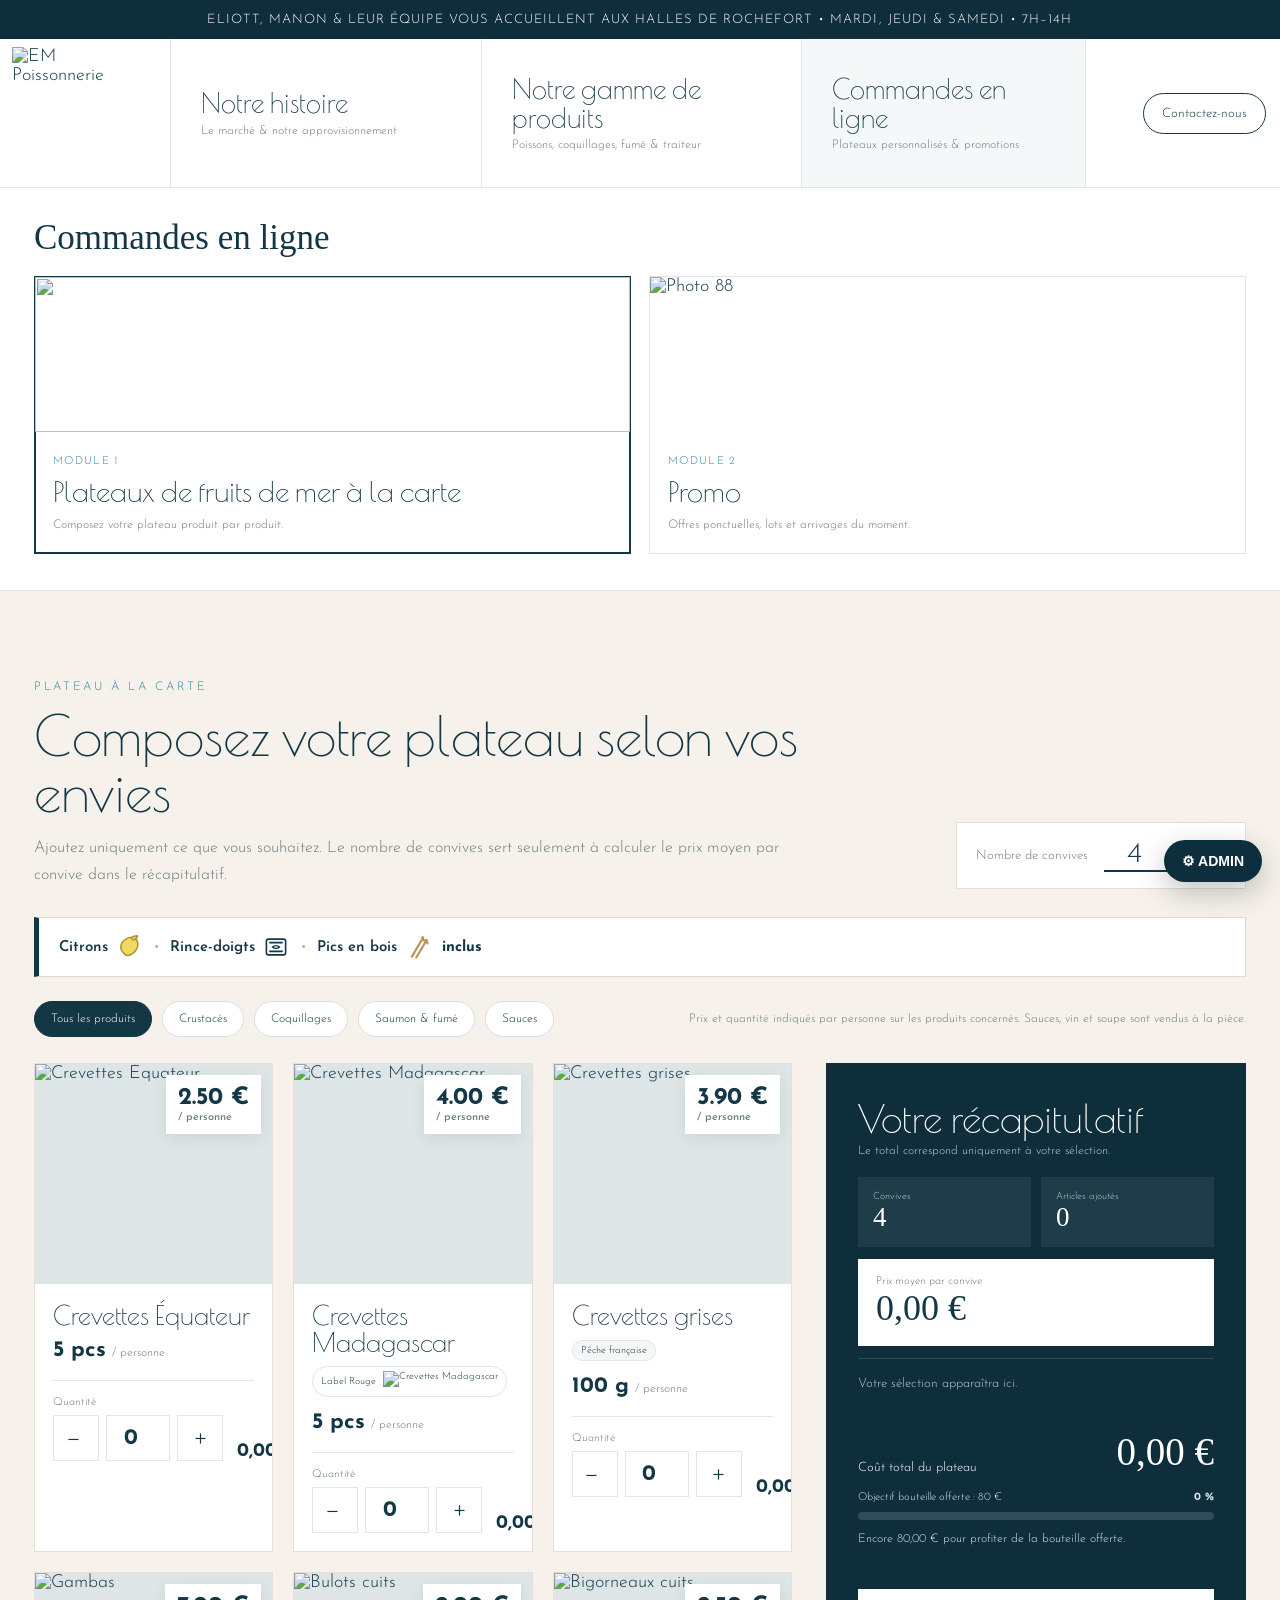
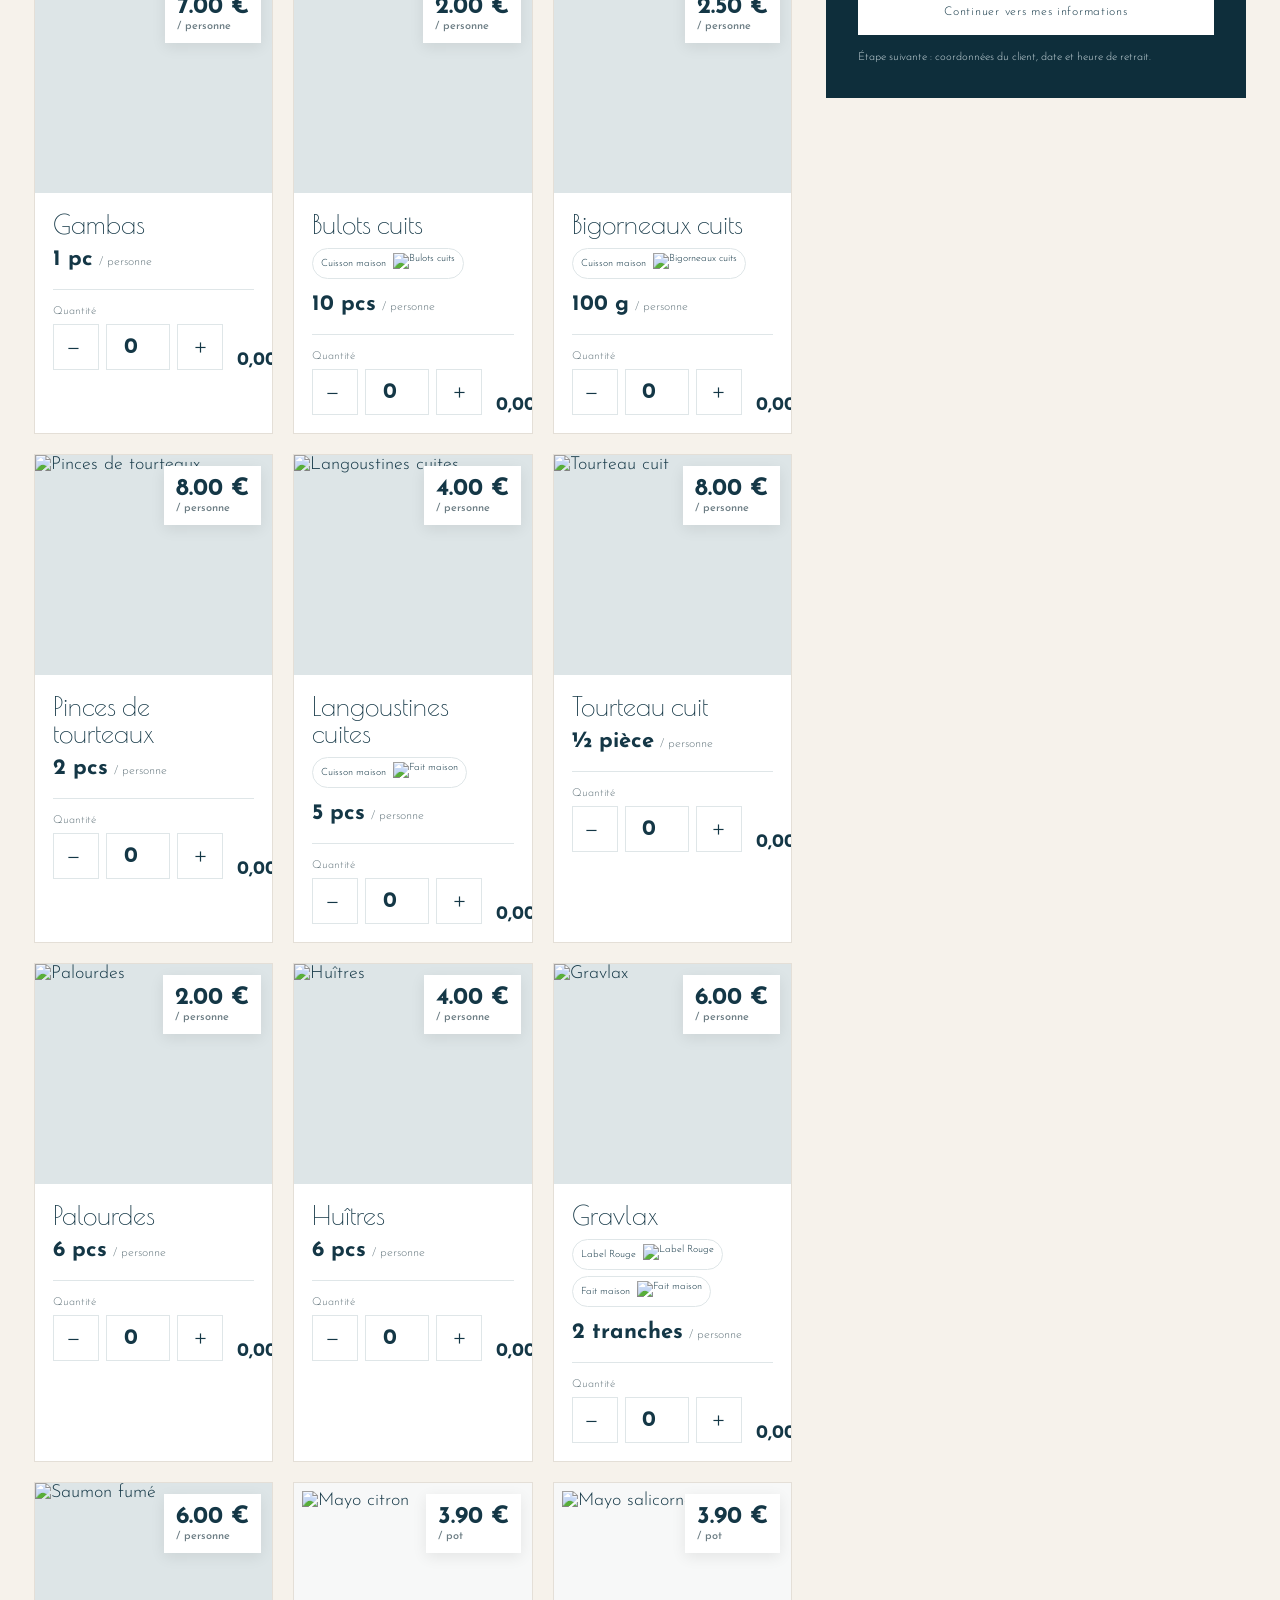
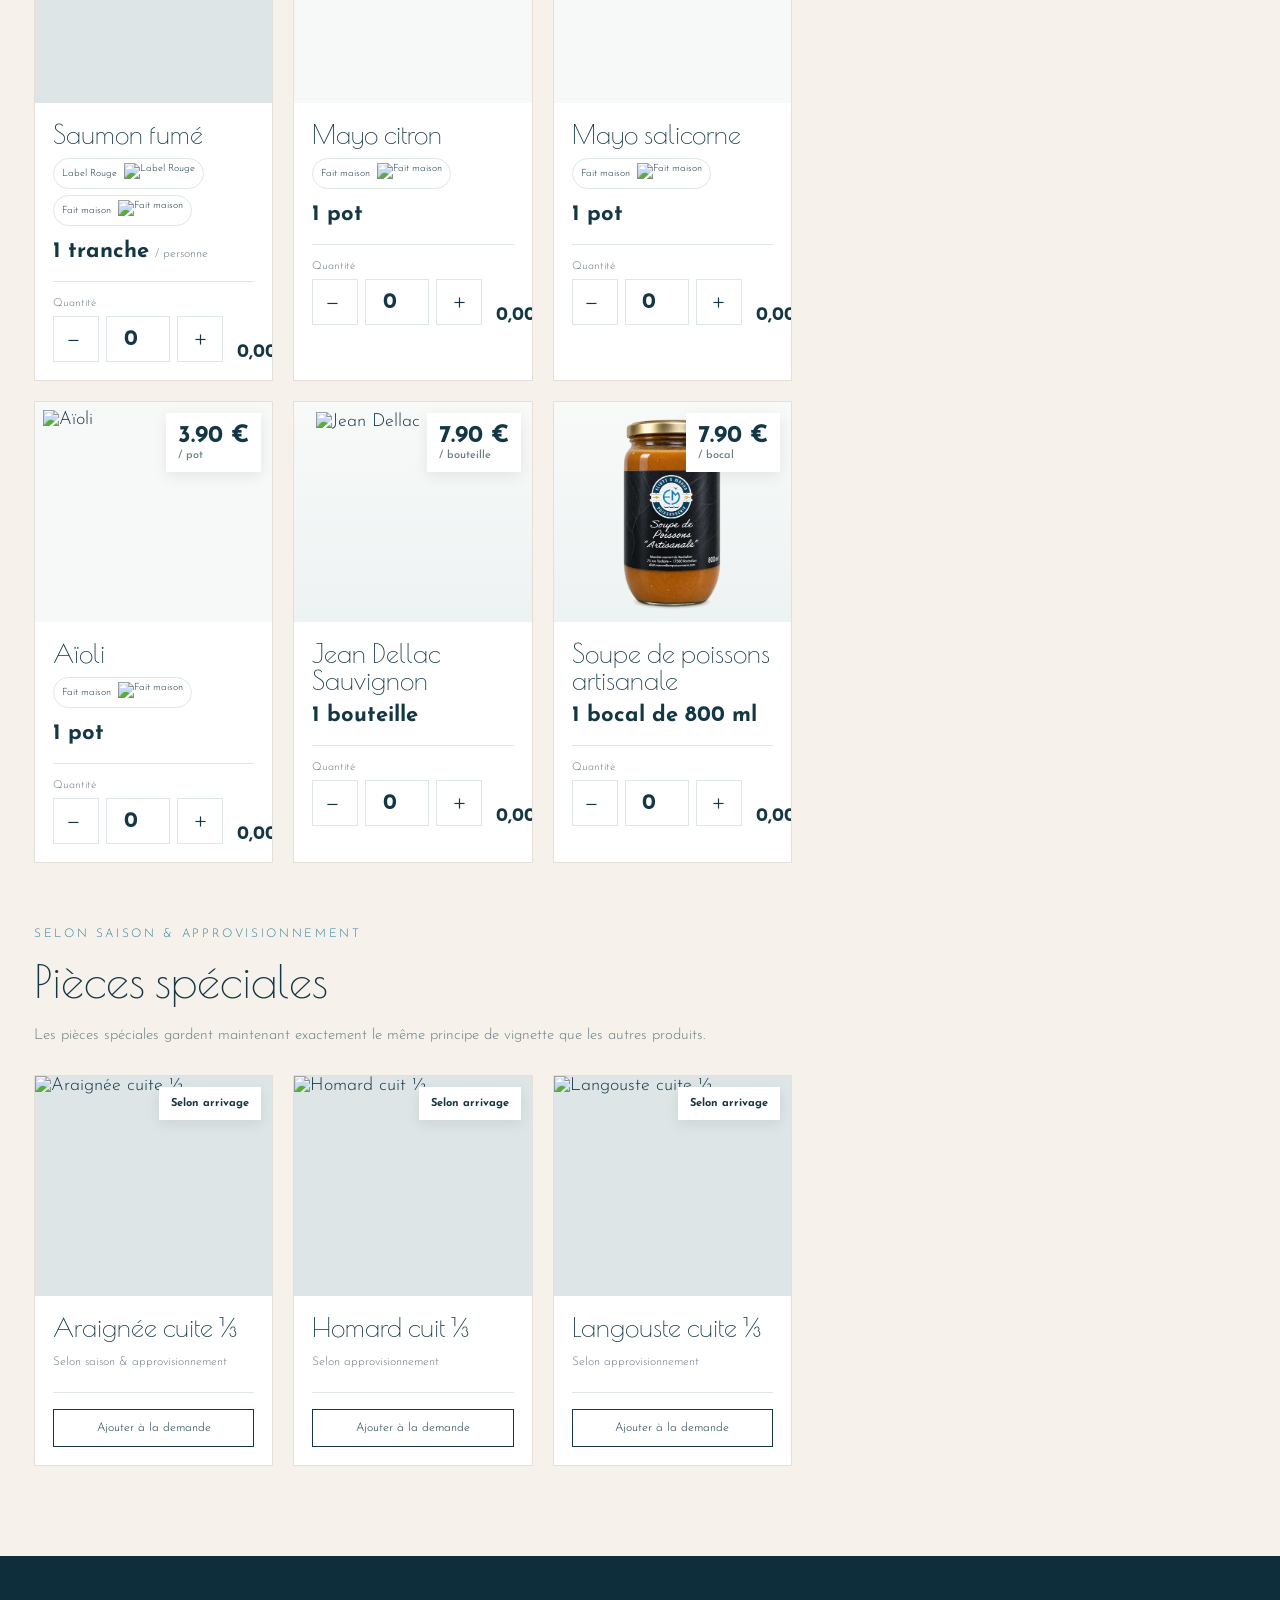
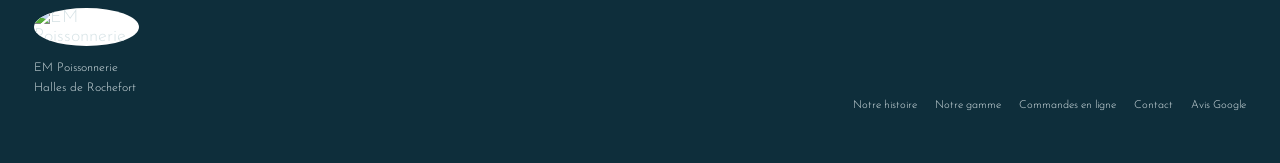
==== site/commandes/index.html @ 49071301 "Keep promotions module visible even without active offers" ====
<!DOCTYPE html>

<html lang="fr">
<head>
<meta charset="utf-8"/><meta content="width=device-width,initial-scale=1" name="viewport"/>
<title>EM Poissonnerie — Commande | Étape 1</title><link href="https://fonts.googleapis.com" rel="preconnect"/><link crossorigin="" href="https://fonts.gstatic.com" rel="preconnect"/><link href="https://fonts.googleapis.com/css2?family=Josefin+Sans:wght@300;400;500;600&amp;family=Poiret+One&amp;display=swap" rel="stylesheet"/>
<style>
:root{--ink:#143746;--ink2:#0e2e3b;--blue:#2f819d;--cream:#f6f2eb;--line:#dfe6e8;--muted:#6a7b82;--white:#fff;--max:1450px}
*{box-sizing:border-box} html{scroll-behavior:smooth}
body{margin:0;font-family:"Segoe UI",Arial,sans-serif;color:var(--ink);font-size:18px;background:#fff;position:relative}
body:before{content:"EM";position:fixed;left:50%;bottom:4%;transform:translateX(-50%);font-family:Baskerville,Georgia,serif;font-size:min(48vw,600px);color:rgba(20,55,70,.03);z-index:0;pointer-events:none}
a{color:inherit;text-decoration:none} img{display:block;max-width:100%} button,input{font:inherit}
.topbar,header,.site-hero,.module-menu,.panel,footer{position:relative;z-index:1}
.topbar{background:var(--ink2);color:#fff;text-align:center;padding:13px 18px;font-size:13px;letter-spacing:.08em}
header{background:rgba(255,255,255,.98);border-bottom:1px solid var(--line);position:sticky;top:0;z-index:50}
.header-inner{max-width:var(--max);margin:auto;display:grid;grid-template-columns:170px 1fr 195px;min-height:138px}
.logo{display:flex;align-items:center;padding:8px 12px}.logo img{width:132px;height:132px;object-fit:contain}
nav{display:grid;grid-template-columns:1.02fr 1.05fr .93fr}
.nav-item{border-left:1px solid var(--line);padding:22px 30px;display:flex;flex-direction:column;justify-content:center}
.nav-item.active{background:#f4f8f9}.nav-title{font-family:Baskerville,Georgia,serif;font-size:27px;line-height:1.04}.nav-sub{font-size:12px;color:var(--muted);margin-top:7px}
.contact{display:flex;align-items:center;justify-content:flex-end;padding:0 14px 0 20px;border-left:1px solid var(--line)}.contact a{border:1px solid var(--ink);padding:13px 18px;border-radius:999px;font-size:13px}

.site-hero{height:560px;overflow:hidden}.site-hero img{width:100%;height:100%;object-fit:cover}.site-hero:after{content:"";position:absolute;inset:0;background:linear-gradient(90deg,rgba(9,39,52,.82),rgba(9,39,52,.20) 63%,rgba(9,39,52,.02))}
.site-copy{position:absolute;z-index:2;left:max(34px,calc((100vw - 1450px)/2 + 34px));top:50%;transform:translateY(-50%);max-width:690px;color:#fff}
.kicker,.eyebrow{font-size:12px;letter-spacing:.22em;text-transform:uppercase}.kicker{margin-bottom:18px}.eyebrow{color:var(--blue);margin-bottom:14px}
h1,h2,h3{font-family:Baskerville,"Palatino Linotype",Georgia,serif;font-weight:400}
.site-copy h1{font-size:72px;line-height:.96;margin:0}.site-copy p{font-size:19px;line-height:1.72;color:#edf4f5;max-width:610px}

.module-menu{background:#fff;border-bottom:1px solid var(--line)}.module-inner{max-width:var(--max);margin:auto;padding:30px 34px 36px}
.module-title{font-family:Baskerville,Georgia,serif;font-size:35px;margin-bottom:18px}.module-grid{display:grid;grid-template-columns:repeat(2,1fr);gap:18px}
.module-card{border:1px solid var(--line);background:#fff;cursor:pointer;overflow:hidden;transition:.2s}.module-card:hover{transform:translateY(-2px);box-shadow:0 12px 28px rgba(20,55,70,.08)}.module-card.active{border-color:var(--ink);box-shadow:inset 0 0 0 1px var(--ink)}
.module-card img{width:100%;height:155px;object-fit:cover}.module-copy{padding:18px}.module-copy span{font-size:11px;color:var(--blue);letter-spacing:.12em;text-transform:uppercase}.module-copy h3{font-size:29px;margin:5px 0 8px}.module-copy p{font-size:12px;color:var(--muted);line-height:1.55;margin:0}

.panel{display:none}.panel.active{display:block}.section{padding:90px 34px}.wrap{max-width:var(--max);margin:auto}
.plateau-banner{height:555px;position:relative;overflow:hidden;background:#dce4e6}.plateau-banner img{width:100%;height:100%;object-fit:cover;object-position:center center}.plateau-banner:after{content:"";position:absolute;inset:0;background:linear-gradient(90deg,rgba(8,35,47,.72),rgba(8,35,47,.08) 70%)}
.plateau-banner-copy{position:absolute;z-index:2;left:max(34px,calc((100vw - 1450px)/2 + 34px));top:50%;transform:translateY(-50%);color:#fff;max-width:640px}.plateau-banner-copy h2{font-size:58px;margin:0 0 10px}.plateau-banner-copy p{font-size:16px;line-height:1.6}
.builder{background:var(--cream)}.builder-top{display:grid;grid-template-columns:1fr auto;gap:36px;align-items:end;margin-bottom:28px}.builder-top h2{font-size:55px;line-height:1.02;margin:0}.builder-top p{color:var(--muted);line-height:1.7;max-width:760px;margin:16px 0 0;font-size:16px}
.guest-box{background:#fff;border:1px solid #e6dfd4;padding:16px 19px;display:flex;align-items:center;gap:16px;min-width:290px}.guest-box span{font-size:13px;color:var(--muted)}.guest-box input{width:76px;border:0;border-bottom:2px solid var(--ink);font-size:29px;text-align:center;color:var(--ink);background:transparent}
.info-alert{background:#fff;border:1px solid #e2dad0;border-left:5px solid var(--ink);padding:17px 20px;font-size:15px;line-height:1.55;margin-bottom:24px}

.toolbar{display:flex;justify-content:space-between;gap:22px;align-items:center;margin-bottom:26px;flex-wrap:wrap}.filters{display:flex;gap:10px;flex-wrap:wrap}
.filter{border:1px solid #d8dfdf;background:#fff;padding:11px 16px;font-size:12px;cursor:pointer;border-radius:999px;color:var(--ink)}.filter.active{background:var(--ink);color:#fff;border-color:var(--ink)}.toolbar-note{font-size:12px;color:var(--muted)}

.shop-layout{display:grid;grid-template-columns:minmax(0,1fr) 420px;gap:34px;align-items:start}.products-grid{display:grid;grid-template-columns:repeat(3,minmax(0,1fr));gap:20px}
.product-card{background:#fff;border:1px solid #e4dfd7;overflow:hidden;transition:.22s}.product-card:hover{transform:translateY(-2px);box-shadow:0 14px 30px rgba(20,55,70,.09)}.product-card.hidden{display:none}
.photo-wrap{height:220px;position:relative;overflow:hidden;background:#dde5e7}.photo-wrap img{width:100%;height:100%;object-fit:cover;background:transparent}.photo-wrap.sauce-photo{background:#f7f8f8}.photo-wrap.sauce-photo img{object-fit:contain;padding:8px;background:transparent}
.price-chip,.availability-chip{position:absolute;right:11px;top:11px;background:#fff;padding:11px 12px;font-weight:700;box-shadow:0 4px 14px rgba(0,0,0,.08)}
.price-chip{font-size:24px}.price-chip small{font-size:11px;font-weight:500;display:block;color:var(--muted);margin-top:2px}.availability-chip{font-size:11px;color:var(--ink)}
.card-body{padding:18px}.title-wrap h3{font-size:26px;margin:0 0 10px;line-height:1.04}
.tag{display:inline-flex;align-items:center;gap:7px;border:1px solid var(--line);padding:4px 8px;margin:0 6px 6px 0;border-radius:999px;font-size:10px;background:#fff}.tag img{height:21px;width:auto;object-fit:contain;background:transparent}.text-only{background:#f5f7f7}
.portion{margin-top:8px;font-size:18px}.portion strong{font-size:22px}.portion span{font-size:12px;color:var(--muted)}
.card-actions{display:flex;justify-content:space-between;gap:14px;align-items:end;margin-top:18px;padding-top:16px;border-top:1px solid var(--line)}.qty-label{display:block;font-size:11px;color:var(--muted);margin-bottom:7px}
.qty{display:flex;align-items:center;gap:7px}.qty button{width:46px;height:46px;border:1px solid var(--line);background:#fff;font-size:28px;color:var(--ink);cursor:pointer}.qty input{width:64px;height:46px;border:1px solid var(--line);text-align:center;font-size:22px;font-weight:700;color:var(--ink)}.line-total{font-size:19px;white-space:nowrap}
.special-action{margin-top:22px;padding-top:16px;border-top:1px solid var(--line)}.ask-btn{width:100%;border:1px solid var(--ink);background:#fff;padding:12px;color:var(--ink);font-size:12px;cursor:pointer}

.cart{position:sticky;top:153px;background:var(--ink2);color:#fff;padding:32px}.cart h3{font-size:39px;margin:0 0 4px}.cart-sub{font-size:12px;color:#bfd0d6;margin-bottom:20px}
.cart-meta{display:grid;grid-template-columns:1fr 1fr;gap:10px;margin-bottom:12px}.meta{background:rgba(255,255,255,.07);padding:14px 15px}.meta span{display:block;font-size:10px;color:#b9cbd1}.meta strong{font-family:Baskerville,Georgia,serif;font-size:27px;font-weight:400}
.per-person-total{margin:12px 0;background:#fff;color:var(--ink);padding:17px 18px}.per-person-total span{font-size:11px;color:var(--muted);display:block}.per-person-total strong{font-family:Baskerville,Georgia,serif;font-size:36px;font-weight:400}
.cart-items{border-top:1px solid rgba(255,255,255,.14);max-height:290px;overflow:auto}.cart-empty{font-size:13px;color:#bdccd1;padding:18px 0}.cart-item{display:flex;justify-content:space-between;gap:12px;padding:12px 0;border-bottom:1px solid rgba(255,255,255,.1);font-size:13px}.cart-item small{color:#b8c9cf;display:block;margin-top:3px}
.total-row{display:flex;justify-content:space-between;align-items:end;padding-top:21px}.total-row span{font-size:13px}.total-row strong{font-family:Baskerville,Georgia,serif;font-size:39px;font-weight:400}
.progress-wrap{margin:18px 0 8px}.progress-label{display:flex;justify-content:space-between;gap:10px;font-size:11px;color:#d7e3e6}.progress{height:8px;background:rgba(255,255,255,.14);margin-top:9px;overflow:hidden;border-radius:999px}.progress>div{height:100%;width:0;background:#fff;transition:.25s}
.gift{font-size:12px;color:#d8e5e8;line-height:1.55;margin:10px 0 20px}.continue{width:100%;border:0;background:#fff;color:var(--ink);padding:17px;font-size:12px;letter-spacing:.06em;cursor:pointer}.included{font-size:11px;color:#c5d4d9;margin-top:14px;line-height:1.6}

.special-section{margin-top:65px}.special-section h2{font-size:46px;margin:0 0 8px}.special-section>p{color:var(--muted);font-size:15px;line-height:1.7;max-width:720px}.special-grid{display:grid;grid-template-columns:repeat(3,minmax(0,1fr));gap:20px;margin-top:26px}

.simple-panel{background:#fff}.simple-grid{display:grid;grid-template-columns:1.05fr .95fr;gap:52px;align-items:center}.simple-grid img{width:100%;height:520px;object-fit:cover}.simple-grid h2{font-size:55px;margin:0}.simple-grid p{color:var(--muted);line-height:1.8;font-size:16px}.placeholder-box{margin-top:24px;padding:22px;border:1px dashed #bcc8cb;background:#fafcfc;font-size:14px;line-height:1.65}.catalog-tags{display:flex;flex-wrap:wrap;gap:10px;margin-top:20px}.catalog-tags span{padding:10px 13px;border:1px solid var(--line);font-size:12px;background:#fff}

.promo-live-wrap{max-width:var(--max);margin:auto}.promo-live-head{margin-bottom:30px;text-align:center}.promo-live-head h2{font-size:58px;margin:0 0 8px}.promo-live-head p{color:var(--muted);margin:0}
.promo-live-grid{display:grid;grid-template-columns:repeat(2,minmax(0,1fr));gap:28px}.promo-live-grid.one{grid-template-columns:minmax(0,760px);justify-content:center}
.promo-live-card{position:relative;background:#fff;border:2px solid #d8b14f;overflow:hidden;box-shadow:0 18px 44px rgba(20,55,70,.12)}
.promo-live-card:before{content:"PROMO";position:absolute;z-index:3;left:18px;top:18px;background:#c7352d;color:#fff;padding:10px 14px;font-size:13px;font-weight:600;letter-spacing:.15em;box-shadow:0 6px 18px rgba(0,0,0,.18)}
.promo-live-card:after{content:"";position:absolute;inset:8px;pointer-events:none;border:1px solid rgba(216,177,79,.55)}
.promo-live-photo{height:390px;background:#edf2f3;position:relative}.promo-live-photo img{width:100%;height:100%;object-fit:cover}
.promo-live-body{position:relative;z-index:2;padding:30px 32px 34px;background:linear-gradient(180deg,#fff,#fffaf0)}
.promo-live-title{font-family:"Poiret One",sans-serif;font-size:42px;line-height:1.02;margin:0 0 12px}
.promo-live-price{font-size:52px;font-weight:700;line-height:1;color:#c7352d;margin:8px 0 13px}.promo-live-unit{font-size:18px;color:var(--ink);font-weight:500;margin-left:8px}
.promo-live-origin{font-size:14px;color:var(--muted);margin-bottom:8px}
.promo-live-dates{display:inline-flex;align-items:center;gap:8px;margin:0 0 20px;padding:8px 11px;background:#fff4d9;border:1px solid #ead49a;color:#7c6429;font-size:12px;font-weight:500}
.promo-order-row{display:flex;align-items:end;justify-content:space-between;gap:18px;padding-top:20px;border-top:1px solid #eadfca}
.promo-qty-wrap label{display:block;font-size:11px;color:var(--muted);margin-bottom:7px}.promo-qty{display:flex;align-items:center;gap:8px}.promo-qty button{width:42px;height:42px;border:1px solid #c9d2d5;background:#fff;color:var(--ink);font-size:24px;cursor:pointer}.promo-qty input{width:86px;height:42px;border:1px solid #c9d2d5;text-align:center;font-weight:600;color:var(--ink)}
.promo-buy{border:0;background:var(--ink);color:#fff;padding:14px 20px;font-size:13px;cursor:pointer;min-width:190px}.promo-buy:hover{background:var(--ink2)}
.promo-live-error{padding:24px;border:1px solid var(--line);background:#fff;color:var(--muted)}
@media(max-width:800px){.promo-live-grid{grid-template-columns:1fr}.promo-live-photo{height:300px}.promo-live-title{font-size:34px}.promo-live-price{font-size:42px}.promo-order-row{align-items:stretch;flex-direction:column}.promo-buy{width:100%}}

footer{background:var(--ink2);color:#d7e3e6;padding:52px 34px}.footer-inner{max-width:var(--max);margin:auto;display:flex;justify-content:space-between;align-items:end;gap:34px}footer img{width:105px;background:#fff;border-radius:50%}footer p{font-size:12px;line-height:1.7}.footer-links{display:flex;gap:18px;flex-wrap:wrap;font-size:11px;justify-content:flex-end}

@media(max-width:1180px){.products-grid,.special-grid{grid-template-columns:repeat(2,minmax(0,1fr))}.shop-layout{grid-template-columns:minmax(0,1fr) 360px}}
@media(max-width:960px){body{font-size:16px}.header-inner{grid-template-columns:125px 1fr}.contact{display:none}.logo img{width:105px;height:105px}.nav-title{font-size:21px}.nav-sub{display:none}.module-grid,.shop-layout,.simple-grid{grid-template-columns:1fr}.cart{position:relative;top:0}}
@media(max-width:650px){header{position:relative}.header-inner{display:block;min-height:auto}.logo{justify-content:center;border-bottom:1px solid var(--line)}nav{grid-template-columns:1fr}.nav-item{border-left:0;border-bottom:1px solid var(--line);padding:12px 20px}.site-hero{height:560px}.site-copy{left:22px;right:22px}.site-copy h1{font-size:48px}.module-inner,.section{padding-left:20px;padding-right:20px}.module-grid,.products-grid,.special-grid{grid-template-columns:1fr}.builder-top{grid-template-columns:1fr}.builder-top h2{font-size:42px}.plateau-banner{height:440px}.plateau-banner-copy{left:22px;right:22px}.plateau-banner-copy h2{font-size:42px}.photo-wrap{height:240px}.simple-grid img{height:380px}.footer-inner{display:block}.footer-links{justify-content:flex-start;margin-top:28px}}

.included-strip{
  background:#fff;border:1px solid #e2dad0;border-left:5px solid var(--ink);
  padding:15px 20px;margin-bottom:24px;display:flex;align-items:center;gap:10px;
  flex-wrap:wrap;font-size:15px;line-height:1.4
}
.included-item{display:inline-flex;align-items:center;gap:7px;font-weight:600}
.included-sep{color:#b9a36b}
.included-picto{width:28px;height:28px;display:inline-flex;align-items:center;justify-content:center}
.included-picto svg{width:100%;height:100%;fill:none;stroke:var(--ink);stroke-width:1.8;stroke-linecap:round;stroke-linejoin:round}
.lemon-picto svg{fill:#f2d85e;stroke:#a99737}
.wipe-picto svg{fill:#f5fbfc}
.picks-picto svg{stroke:#b99354;stroke-width:2.4}

.photo-wrap.wine-photo{background:linear-gradient(180deg,#f8faf9,#edf2f2)}
.photo-wrap.wine-photo img{object-fit:contain;padding:10px 22px}

.gift-reward{
  margin:12px 0 18px;min-height:0;display:grid;grid-template-columns:72px 1fr;
  align-items:center;gap:14px;padding:0;opacity:0;max-height:0;overflow:hidden;
  transform:translateY(8px) scale(.96);transition:opacity .28s ease,max-height .36s ease,padding .36s ease,transform .36s ease;
  border:1px solid transparent;border-radius:12px
}
/* Visual ordering preserves the editor's existing element identifiers and saved settings. */
.cart:has(> #giftReward.unlocked){display:flex;flex-direction:column}
.cart:has(> #giftReward.unlocked)>h3,.cart:has(> #giftReward.unlocked)>.cart-sub{order:-2}
.cart:has(> #giftReward.unlocked)>#giftReward{order:-1;margin-top:0}
.cart:has(> #giftReward.unlocked)>.per-person-total{margin-top:0}
.cart:has(> #giftReward.unlocked)>.gift{margin-top:2px}
.gift-reward.unlocked{
  opacity:1;max-height:150px;padding:12px 14px;transform:translateY(0) scale(1);
  border-color:rgba(255,255,255,.22);background:rgba(255,255,255,.08);
  animation:rewardGlow 1.25s ease both
}
.gift-bottle-wrap{height:105px;display:flex;align-items:center;justify-content:center;position:relative}
.gift-bottle{max-height:102px;width:auto;filter:drop-shadow(0 8px 12px rgba(0,0,0,.2))}
.gift-reward.unlocked .gift-bottle{animation:bottlePop .72s cubic-bezier(.18,.9,.28,1.25) both}
.gift-sparkle{position:absolute;color:#f3d891;font-size:18px;opacity:0}
.gift-reward.unlocked .sparkle-a{left:2px;top:8px;animation:sparkle 1.2s .25s ease both}
.gift-reward.unlocked .sparkle-b{right:0;top:25px;animation:sparkle 1.2s .45s ease both}
.gift-reward.unlocked .sparkle-c{left:8px;bottom:12px;animation:sparkle 1.2s .6s ease both}
.gift-reward strong{display:block;font-family:Baskerville,Georgia,serif;font-size:22px;font-weight:400;margin-bottom:3px}
.gift-reward span{font-size:11px;color:#d7e3e6;line-height:1.45}
@keyframes bottlePop{
  0%{opacity:0;transform:translateY(22px) scale(.62) rotate(-4deg)}
  65%{opacity:1;transform:translateY(-4px) scale(1.08) rotate(1deg)}
  100%{opacity:1;transform:translateY(0) scale(1) rotate(0)}
}
@keyframes sparkle{
  0%{opacity:0;transform:scale(.3) rotate(0)}
  45%{opacity:1;transform:scale(1.25) rotate(22deg)}
  100%{opacity:0;transform:scale(.8) rotate(45deg)}
}
@keyframes rewardGlow{
  0%{box-shadow:0 0 0 rgba(242,216,145,0)}
  45%{box-shadow:0 0 25px rgba(242,216,145,.28)}
  100%{box-shadow:0 0 0 rgba(242,216,145,0)}
}
@media(max-width:650px){
  .included-strip{gap:8px}
  .included-item{font-size:13px}
  .included-picto{width:24px;height:24px}
}


.zoomed-out-banner{height:520px;background:#132f3a;position:relative;isolation:isolate}
.zoomed-out-banner .banner-bg{
  position:absolute;inset:-24px;background-size:cover;background-position:center;
  filter:blur(16px) brightness(.58) saturate(.92);transform:scale(1.05);z-index:0
}
.zoomed-out-banner .banner-full{
  position:absolute;inset:0;width:100%;height:100%;object-fit:contain!important;
  object-position:center center!important;z-index:1;
  filter:drop-shadow(0 10px 24px rgba(0,0,0,.16))
}
.zoomed-out-banner:after{
  content:"";position:absolute;inset:0;z-index:2;
  background:linear-gradient(90deg,rgba(8,35,47,.79) 0%,rgba(8,35,47,.36) 30%,rgba(8,35,47,.05) 58%,rgba(8,35,47,.12) 100%)
}
.zoomed-out-banner .plateau-banner-copy{z-index:3}
@media(max-width:650px){
  .zoomed-out-banner{height:410px}
  .zoomed-out-banner .banner-full{object-fit:contain!important}
}


/* Duo typographique EM Poissonnerie */
body, p, span, a, button, input, select, textarea, label, .nav-sub, .kicker, .eyebrow {font-family:"Josefin Sans", sans-serif;font-weight:300;}
h1,h2,h3,h4,.nav-title,.fact strong,.maison-item strong {font-family:"Poiret One", sans-serif;font-weight:400;}
</style>
<link rel="stylesheet" href="../assets/admin/admin.css">
<link rel="stylesheet" href="../assets/mobile-order.css?v=20261124">
</head>
<body>
<div class="topbar">ELIOTT, MANON &amp; LEUR ÉQUIPE VOUS ACCUEILLENT AUX HALLES DE ROCHEFORT • MARDI, JEUDI &amp; SAMEDI • 7H–14H</div>
<header><div class="header-inner">
<a class="logo" href="/#accueil"><img alt="EM Poissonnerie" src="../assets/embedded/4fea9353698d0494.png"/></a>
<nav>
<a class="nav-item" href="/#histoire"><span class="nav-title">Notre histoire</span><span class="nav-sub">Le marché &amp; notre approvisionnement</span></a>
<a class="nav-item" href="/#gamme"><span class="nav-title">Notre gamme de produits</span><span class="nav-sub">Poissons, coquillages, fumé &amp; traiteur</span></a>
<a class="nav-item active" href="/commandes/index.html"><span class="nav-title">Commandes en ligne</span><span class="nav-sub">Plateaux personnalisés &amp; promotions</span></a>
</nav>
<div class="contact"><a href="/#contact">Contactez-nous</a></div>
</div></header>

<section class="module-menu">
<div class="module-inner">
<div class="module-title">Commandes en ligne</div>
<div class="module-grid">
<article class="module-card active" data-em-admin-id="commandes:article:module-card.active:0" data-module="plateaux"><img alt="" src="../assets/embedded/fa2c15024513bdbb.jpg"/><div class="module-copy"><span>Module 1</span><h3>Plateaux de fruits de mer à la carte</h3><p>Composez votre plateau produit par produit.</p></div></article>
<article class="module-card" data-em-admin-id="commandes:article:module-card:1" data-module="promo"><img alt="Photo 88" src="../assets/embedded/854de0917682e99a.jpg"/><div class="module-copy"><span>Module 2</span><h3>Promo</h3><p>Offres ponctuelles, lots et arrivages du moment.</p></div></article>

</div>
</div>
</section>
<section class="panel active" id="plateaux">
<div class="section builder">
<div class="wrap">
<div class="builder-top">
<div><div class="eyebrow">Plateau à la carte</div><h2>Composez votre plateau selon vos envies</h2><p>Ajoutez uniquement ce que vous souhaitez. Le nombre de convives sert seulement à calculer le prix moyen par convive dans le récapitulatif.</p></div>
<label class="guest-box"><span>Nombre de convives</span><input id="guests" max="30" min="1" type="number" value="4"/></label>
</div>
<div aria-label="Accessoires inclus avec le plateau" class="included-strip">
<span class="included-item">Citrons
    <span aria-hidden="true" class="included-picto lemon-picto">
<svg viewbox="0 0 32 32"><path d="M9.5 22.5C4.7 17.7 6.2 10.4 12.8 6.7c6.7-3.7 11.7-1.2 13 3.8 1.5 5.7-2.7 12.9-9.5 15-2.8.9-4.8-.1-6.8-3z"></path><path d="M18.6 6.3c1.8-2.6 4.4-3.4 7.4-2.8-1.2 2.8-3.1 4.3-6 4.5"></path></svg>
</span>
</span>
<span class="included-sep">•</span>
<span class="included-item">Rince-doigts
    <span aria-hidden="true" class="included-picto wipe-picto">
<svg viewbox="0 0 32 32"><rect height="18" rx="2.5" width="22" x="5" y="7"></rect><path d="M9 11h14M9 21h14"></path><path d="M12 16c2.2-2 5.8-2 8 0-2.2 2-5.8 2-8 0z"></path></svg>
</span>
</span>
<span class="included-sep">•</span>
<span class="included-item">Pics en bois
    <span aria-hidden="true" class="included-picto picks-picto">
<svg viewbox="0 0 32 32"><path d="M9 27L22 5M14 28L26 8"></path><path d="M21 5l2 4M25 8l2 4"></path></svg>
</span>
</span>
<strong>inclus</strong>
</div>
<div class="toolbar">
<div class="filters">
<button class="filter active" data-filter="all">Tous les produits</button>
<button class="filter" data-filter="crustaces">Crustacés</button>
<button class="filter" data-filter="coquillages">Coquillages</button>
<button class="filter" data-filter="fume">Saumon &amp; fumé</button>
<button class="filter" data-filter="sauces">Sauces</button>
</div>
<div class="toolbar-note">Prix et quantité indiqués par personne sur les produits concernés. Sauces, vin et soupe sont vendus à la pièce.</div>
</div>
<div class="shop-layout">
<div>
<div class="products-grid">
<article class="product-card" data-cat="crustaces" data-index="0">
<div class="photo-wrap">
<img alt="Crevettes Équateur" src="../assets/embedded/7c3a0d575f46e81a.jpg"/>
<div class="price-chip">2.50 € <small>/ personne</small></div>
</div>
<div class="card-body">
<div class="title-wrap"><h3>Crevettes Équateur</h3></div>
<div class="portion"><strong>5 pcs</strong> <span>/ personne</span></div>
<div class="card-actions">
<div><span class="qty-label">Quantité</span><div class="qty"><button class="minus">−</button><input min="0" type="number" value="0"/><button class="plus">+</button></div></div>
<strong class="line-total">0,00 €</strong>
</div>
</div>
</article>
<article class="product-card" data-cat="crustaces" data-index="1">
<div class="photo-wrap">
<img alt="Crevettes Madagascar" src="../assets/embedded/8e55a6e3b8284dfb.jpg"/>
<div class="price-chip">4.00 € <small>/ personne</small></div>
</div>
<div class="card-body">
<div class="title-wrap"><h3>Crevettes Madagascar</h3><span class="tag"><span>Label Rouge</span><img alt="Crevettes Madagascar" src="../assets/embedded/441494d2e3030e92.jpg"/></span></div>
<div class="portion"><strong>5 pcs</strong> <span>/ personne</span></div>
<div class="card-actions">
<div><span class="qty-label">Quantité</span><div class="qty"><button class="minus">−</button><input min="0" type="number" value="0"/><button class="plus">+</button></div></div>
<strong class="line-total">0,00 €</strong>
</div>
</div>
</article>
<article class="product-card" data-cat="crustaces" data-index="2">
<div class="photo-wrap">
<img alt="Crevettes grises" src="../assets/embedded/89d630e8c3fb37db.jpg"/>
<div class="price-chip">3.90 € <small>/ personne</small></div>
</div>
<div class="card-body">
<div class="title-wrap"><h3>Crevettes grises</h3><span class="tag text-only">Pêche française</span></div>
<div class="portion"><strong>100 g</strong> <span>/ personne</span></div>
<div class="card-actions">
<div><span class="qty-label">Quantité</span><div class="qty"><button class="minus">−</button><input min="0" type="number" value="0"/><button class="plus">+</button></div></div>
<strong class="line-total">0,00 €</strong>
</div>
</div>
</article>
<article class="product-card" data-cat="crustaces" data-index="3">
<div class="photo-wrap">
<img alt="Gambas" src="../assets/embedded/521a2ef6c7df4302.jpg"/>
<div class="price-chip">7.00 € <small>/ personne</small></div>
</div>
<div class="card-body">
<div class="title-wrap"><h3>Gambas</h3></div>
<div class="portion"><strong>1 pc</strong> <span>/ personne</span></div>
<div class="card-actions">
<div><span class="qty-label">Quantité</span><div class="qty"><button class="minus">−</button><input min="0" type="number" value="0"/><button class="plus">+</button></div></div>
<strong class="line-total">0,00 €</strong>
</div>
</div>
</article>
<article class="product-card" data-cat="coquillages" data-index="4">
<div class="photo-wrap">
<img alt="Bulots cuits" src="../assets/embedded/e08e9cac21d2c758.jpg"/>
<div class="price-chip">2.00 € <small>/ personne</small></div>
</div>
<div class="card-body">
<div class="title-wrap"><h3>Bulots cuits</h3><span class="tag"><span>Cuisson maison</span><img alt="Bulots cuits" src="../assets/embedded/c69fc3b6084655ce.jpg"/></span></div>
<div class="portion"><strong>10 pcs</strong> <span>/ personne</span></div>
<div class="card-actions">
<div><span class="qty-label">Quantité</span><div class="qty"><button class="minus">−</button><input min="0" type="number" value="0"/><button class="plus">+</button></div></div>
<strong class="line-total">0,00 €</strong>
</div>
</div>
</article>
<article class="product-card" data-cat="coquillages" data-index="5">
<div class="photo-wrap">
<img alt="Bigorneaux cuits" src="../assets/embedded/ad9e0d1b43087faf.jpg"/>
<div class="price-chip">2.50 € <small>/ personne</small></div>
</div>
<div class="card-body">
<div class="title-wrap"><h3>Bigorneaux cuits</h3><span class="tag"><span>Cuisson maison</span><img alt="Bigorneaux cuits" src="../assets/embedded/37a9ff9df63b05e0.jpg"/></span></div>
<div class="portion"><strong>100 g</strong> <span>/ personne</span></div>
<div class="card-actions">
<div><span class="qty-label">Quantité</span><div class="qty"><button class="minus">−</button><input min="0" type="number" value="0"/><button class="plus">+</button></div></div>
<strong class="line-total">0,00 €</strong>
</div>
</div>
</article>
<article class="product-card" data-cat="crustaces" data-index="6">
<div class="photo-wrap">
<img alt="Pinces de tourteaux" src="../assets/embedded/bac4cb4a5abb800d.jpg"/>
<div class="price-chip">8.00 € <small>/ personne</small></div>
</div>
<div class="card-body">
<div class="title-wrap"><h3>Pinces de tourteaux</h3></div>
<div class="portion"><strong>2 pcs</strong> <span>/ personne</span></div>
<div class="card-actions">
<div><span class="qty-label">Quantité</span><div class="qty"><button class="minus">−</button><input min="0" type="number" value="0"/><button class="plus">+</button></div></div>
<strong class="line-total">0,00 €</strong>
</div>
</div>
</article>
<article class="product-card" data-cat="crustaces" data-index="7">
<div class="photo-wrap">
<img alt="Langoustines cuites" src="../assets/embedded/8b1385dc83cfde13.jpg"/>
<div class="price-chip">4.00 € <small>/ personne</small></div>
</div>
<div class="card-body">
<div class="title-wrap"><h3>Langoustines cuites</h3><span class="tag"><span>Cuisson maison</span><img alt="Fait maison" src="../assets/embedded/3af37171d5de6867.png"/></span></div>
<div class="portion"><strong>5 pcs</strong> <span>/ personne</span></div>
<div class="card-actions">
<div><span class="qty-label">Quantité</span><div class="qty"><button class="minus">−</button><input min="0" type="number" value="0"/><button class="plus">+</button></div></div>
<strong class="line-total">0,00 €</strong>
</div>
</div>
</article>
<article class="product-card" data-cat="crustaces" data-index="8">
<div class="photo-wrap">
<img alt="Tourteau cuit" src="../assets/embedded/b6f2624091b7182c.jpg"/>
<div class="price-chip">8.00 € <small>/ personne</small></div>
</div>
<div class="card-body">
<div class="title-wrap"><h3>Tourteau cuit</h3></div>
<div class="portion"><strong>½ pièce</strong> <span>/ personne</span></div>
<div class="card-actions">
<div><span class="qty-label">Quantité</span><div class="qty"><button class="minus">−</button><input min="0" type="number" value="0"/><button class="plus">+</button></div></div>
<strong class="line-total">0,00 €</strong>
</div>
</div>
</article>
<article class="product-card" data-cat="coquillages" data-index="9">
<div class="photo-wrap">
<img alt="Palourdes" src="../assets/embedded/1b1f9abd8801555a.jpg"/>
<div class="price-chip">2.00 € <small>/ personne</small></div>
</div>
<div class="card-body">
<div class="title-wrap"><h3>Palourdes</h3></div>
<div class="portion"><strong>6 pcs</strong> <span>/ personne</span></div>
<div class="card-actions">
<div><span class="qty-label">Quantité</span><div class="qty"><button class="minus">−</button><input min="0" type="number" value="0"/><button class="plus">+</button></div></div>
<strong class="line-total">0,00 €</strong>
</div>
</div>
</article>
<article class="product-card" data-cat="coquillages" data-index="10">
<div class="photo-wrap">
<img alt="Huîtres" src="../assets/embedded/6a26cac3e6bad1a7.jpg"/>
<div class="price-chip">4.00 € <small>/ personne</small></div>
</div>
<div class="card-body">
<div class="title-wrap"><h3>Huîtres</h3></div>
<div class="portion"><strong>6 pcs</strong> <span>/ personne</span></div>
<div class="card-actions">
<div><span class="qty-label">Quantité</span><div class="qty"><button class="minus">−</button><input min="0" type="number" value="0"/><button class="plus">+</button></div></div>
<strong class="line-total">0,00 €</strong>
</div>
</div>
</article>
<article class="product-card" data-cat="fume" data-index="11">
<div class="photo-wrap">
<img alt="Gravlax" src="../assets/embedded/bfde4fcf1a42974e.jpg"/>
<div class="price-chip">6.00 € <small>/ personne</small></div>
</div>
<div class="card-body">
<div class="title-wrap"><h3>Gravlax</h3><span class="tag"><span>Label Rouge</span><img alt="Label Rouge" src="../assets/embedded/8c015f663982cc20.png"/></span><span class="tag"><span>Fait maison</span><img alt="Fait maison" src="../assets/embedded/3af37171d5de6867.png"/></span></div>
<div class="portion"><strong>2 tranches</strong> <span>/ personne</span></div>
<div class="card-actions">
<div><span class="qty-label">Quantité</span><div class="qty"><button class="minus">−</button><input min="0" type="number" value="0"/><button class="plus">+</button></div></div>
<strong class="line-total">0,00 €</strong>
</div>
</div>
</article>
<article class="product-card" data-cat="fume" data-index="12">
<div class="photo-wrap">
<img alt="Saumon fumé" src="../assets/embedded/15327abc759b6652.jpg"/>
<div class="price-chip">6.00 € <small>/ personne</small></div>
</div>
<div class="card-body">
<div class="title-wrap"><h3>Saumon fumé</h3><span class="tag"><span>Label Rouge</span><img alt="Label Rouge" src="../assets/embedded/8c015f663982cc20.png"/></span><span class="tag"><span>Fait maison</span><img alt="Fait maison" src="../assets/embedded/3af37171d5de6867.png"/></span></div>
<div class="portion"><strong>1 tranche</strong> <span>/ personne</span></div>
<div class="card-actions">
<div><span class="qty-label">Quantité</span><div class="qty"><button class="minus">−</button><input min="0" type="number" value="0"/><button class="plus">+</button></div></div>
<strong class="line-total">0,00 €</strong>
</div>
</div>
</article>
<article class="product-card" data-cat="sauces" data-index="13">
<div class="photo-wrap sauce-photo">
<img alt="Mayo citron" src="../assets/embedded/13a9d5aacb78d843.png"/>
<div class="price-chip">3.90 € <small>/ pot</small></div>
</div>
<div class="card-body">
<div class="title-wrap"><h3>Mayo citron</h3><span class="tag"><span>Fait maison</span><img alt="Fait maison" src="../assets/embedded/3af37171d5de6867.png"/></span></div>
<div class="portion"><strong>1 pot</strong> <span></span></div>
<div class="card-actions">
<div><span class="qty-label">Quantité</span><div class="qty"><button class="minus">−</button><input min="0" type="number" value="0"/><button class="plus">+</button></div></div>
<strong class="line-total">0,00 €</strong>
</div>
</div>
</article>
<article class="product-card" data-cat="sauces" data-index="14">
<div class="photo-wrap sauce-photo">
<img alt="Mayo salicorne" src="../assets/embedded/0c0198487350b832.png"/>
<div class="price-chip">3.90 € <small>/ pot</small></div>
</div>
<div class="card-body">
<div class="title-wrap"><h3>Mayo salicorne</h3><span class="tag"><span>Fait maison</span><img alt="Fait maison" src="../assets/embedded/3af37171d5de6867.png"/></span></div>
<div class="portion"><strong>1 pot</strong> <span></span></div>
<div class="card-actions">
<div><span class="qty-label">Quantité</span><div class="qty"><button class="minus">−</button><input min="0" type="number" value="0"/><button class="plus">+</button></div></div>
<strong class="line-total">0,00 €</strong>
</div>
</div>
</article>
<article class="product-card" data-cat="sauces" data-index="15">
<div class="photo-wrap sauce-photo">
<img alt="Aïoli" src="../assets/embedded/f9cd24d404685db1.png"/>
<div class="price-chip">3.90 € <small>/ pot</small></div>
</div>
<div class="card-body">
<div class="title-wrap"><h3>Aïoli</h3><span class="tag"><span>Fait maison</span><img alt="Fait maison" src="../assets/embedded/3af37171d5de6867.png"/></span></div>
<div class="portion"><strong>1 pot</strong> <span></span></div>
<div class="card-actions">
<div><span class="qty-label">Quantité</span><div class="qty"><button class="minus">−</button><input min="0" type="number" value="0"/><button class="plus">+</button></div></div>
<strong class="line-total">0,00 €</strong>
</div>
</div>
</article>
<article class="product-card" data-cat="extras" data-index="16">
<div class="photo-wrap wine-photo">
<img alt="Jean Dellac Sauvignon" src="../assets/embedded/8fd2f6a0219017b7.png"/>
<div class="price-chip">7.90 € <small>/ bouteille</small></div>
</div>
<div class="card-body">
<div class="title-wrap"><h3>Jean Dellac Sauvignon</h3></div>
<div class="portion"><strong>1 bouteille</strong></div>
<div class="card-actions">
<div><span class="qty-label">Quantité</span><div class="qty"><button class="minus">−</button><input min="0" type="number" value="0"/><button class="plus">+</button></div></div>
<strong class="line-total">0,00 €</strong>
</div>
</div>
</article>
<article class="product-card" data-cat="extras" data-index="17">
<div class="photo-wrap wine-photo">
<img alt="Soupe de poissons artisanale" src="[data-uri]"/>
<div class="price-chip">7.90 € <small>/ bocal</small></div>
</div>
<div class="card-body">
<div class="title-wrap"><h3>Soupe de poissons artisanale</h3></div>
<div class="portion"><strong>1 bocal de 800 ml</strong></div>
<div class="card-actions">
<div><span class="qty-label">Quantité</span><div class="qty"><button class="minus">−</button><input min="0" type="number" value="0"/><button class="plus">+</button></div></div>
<strong class="line-total">0,00 €</strong>
</div>
</div>
</article>
</div>
<div class="special-section">
<div class="eyebrow">Selon saison &amp; approvisionnement</div>
<h2>Pièces spéciales</h2>
<p>Les pièces spéciales gardent maintenant exactement le même principe de vignette que les autres produits.</p>
<div class="special-grid">
<article class="product-card special-product">
<div class="photo-wrap">
<img alt="Araignée cuite ½" src="../assets/embedded/ce58c1dd3f050de1.jpg"/>
<div class="availability-chip">Selon arrivage</div>
</div>
<div class="card-body">
<div class="title-wrap"><h3>Araignée cuite ½</h3></div>
<div class="portion"><span>Selon saison &amp; approvisionnement</span></div>
<div class="special-action"><button class="ask-btn" type="button">Ajouter à la demande</button></div>
</div>
</article>
<article class="product-card special-product">
<div class="photo-wrap">
<img alt="Homard cuit ½" src="../assets/embedded/ad01d221ac7c54d2.jpg"/>
<div class="availability-chip">Selon arrivage</div>
</div>
<div class="card-body">
<div class="title-wrap"><h3>Homard cuit ½</h3></div>
<div class="portion"><span>Selon approvisionnement</span></div>
<div class="special-action"><button class="ask-btn" type="button">Ajouter à la demande</button></div>
</div>
</article>
<article class="product-card special-product">
<div class="photo-wrap">
<img alt="Langouste cuite ½" src="../assets/embedded/76175c22db92a7db.jpg"/>
<div class="availability-chip">Selon arrivage</div>
</div>
<div class="card-body">
<div class="title-wrap"><h3>Langouste cuite ½</h3></div>
<div class="portion"><span>Selon approvisionnement</span></div>
<div class="special-action"><button class="ask-btn" type="button">Ajouter à la demande</button></div>
</div>
</article></div>
</div>
</div>
<aside class="cart">
<h3>Votre récapitulatif</h3>
<div class="cart-sub">Le total correspond uniquement à votre sélection.</div>
<div class="cart-meta">
<div class="meta"><span>Convives</span><strong id="guestSummary">4</strong></div>
<div class="meta"><span>Articles ajoutés</span><strong id="itemCount">0</strong></div>
</div>
<div class="per-person-total"><span>Prix moyen par convive</span><strong id="perPersonTotal">0,00 €</strong></div>
<div class="cart-items" id="cartItems"><div class="cart-empty">Votre sélection apparaîtra ici.</div></div>
<div class="total-row"><span>Coût total du plateau</span><strong id="grandTotal">0,00 €</strong></div>
<div class="progress-wrap">
<div class="progress-label"><span>Objectif bouteille offerte : 80 €</span><strong id="progressValue">0 %</strong></div>
<div class="progress"><div id="giftProgress"></div></div>
</div>
<div class="gift" id="giftBox">Encore 80,00 € pour profiter de la bouteille offerte.</div>
<div aria-live="polite" class="gift-reward" id="giftReward">
<div class="gift-bottle-wrap">
<span class="gift-sparkle sparkle-a">✦</span>
<span class="gift-sparkle sparkle-b">✦</span>
<span class="gift-sparkle sparkle-c">✦</span>
<img alt="Bouteille Jean Dellac Sauvignon offerte" class="gift-bottle" src="../assets/embedded/8fd2f6a0219017b7.png"/>
</div>
<div>
<strong>Bouteille débloquée !</strong>
<span>Votre Jean Dellac Sauvignon est offert avec ce plateau.</span>
</div>
</div>
<button class="continue" id="continueBtn" type="button">Continuer vers mes informations</button>
<div class="included">Étape suivante : coordonnées du client, date et heure de retrait.</div>
</aside>
</div>
</div>
</div>
</section>
<section class="panel" id="promo">
<div class="section simple-panel">
  <div class="promo-live-wrap">
    <div class="promo-live-head">
      <div class="eyebrow">Promotions du moment</div>
      <h2>Nos offres du moment.</h2>
      <p>Les promotions publiées depuis le logiciel EM Poissonnerie apparaissent ici automatiquement.</p>
    </div>
    <div class="promo-live-grid" id="promoLiveGrid"><div class="promo-live-error">Chargement des promotions…</div></div>
  </div>
</div>
</section>

<footer><div class="footer-inner"><div><img alt="EM Poissonnerie" src="../assets/embedded/4fea9353698d0494.png"/><p>EM Poissonnerie<br/>Halles de Rochefort</p></div><div class="footer-links"><a class="footer-link" href="/#histoire"><span>Notre histoire</span></a><a class="footer-link" href="/#gamme"><span>Notre gamme</span></a><a class="footer-link" href="/commandes/index.html"><span>Commandes en ligne</span></a><a class="footer-link" href="/#contact"><span>Contact</span></a><span>Avis Google</span></div></div></footer>
<script>
const products=[{"name": "Crevettes Équateur", "unit": "5 pcs", "price": 2.5, "key": "crevettes_eq", "cat": "crustaces", "tags": [], "per_person": true}, {"name": "Crevettes Madagascar", "unit": "5 pcs", "price": 4.0, "key": "crevettes_mad", "cat": "crustaces", "tags": [{"text": "Label Rouge", "type": "label"}], "per_person": true}, {"name": "Crevettes grises", "unit": "100 g", "price": 3.9, "key": "crevettes_grises", "cat": "crustaces", "tags": [{"text": "Pêche française", "type": "text"}], "per_person": true}, {"name": "Gambas", "unit": "1 pc", "price": 7.0, "key": "gambas", "cat": "crustaces", "tags": [], "per_person": true}, {"name": "Bulots cuits", "unit": "10 pcs", "price": 2.0, "key": "bulots", "cat": "coquillages", "tags": [{"text": "Cuisson maison", "type": "house"}], "per_person": true}, {"name": "Bigorneaux cuits", "unit": "100 g", "price": 2.5, "key": "bigorneaux", "cat": "coquillages", "tags": [{"text": "Cuisson maison", "type": "house"}], "per_person": true}, {"name": "Pinces de tourteaux", "unit": "2 pcs", "price": 8.0, "key": "pinces_tourteaux", "cat": "crustaces", "tags": [], "per_person": true}, {"name": "Langoustines cuites", "unit": "5 pcs", "price": 4.0, "key": "langoustines", "cat": "crustaces", "tags": [{"text": "Cuisson maison", "type": "house"}], "per_person": true}, {"name": "Tourteau cuit", "unit": "½ pièce", "price": 8.0, "key": "tourteau", "cat": "crustaces", "tags": [], "per_person": true}, {"name": "Palourdes", "unit": "6 pcs", "price": 2.0, "key": "palourdes", "cat": "coquillages", "tags": [], "per_person": true}, {"name": "Huîtres", "unit": "6 pcs", "price": 4.0, "key": "huitres", "cat": "coquillages", "tags": [], "per_person": true}, {"name": "Gravlax", "unit": "2 tranches", "price": 6.0, "key": "gravlax", "cat": "fume", "tags": [{"text": "Label Rouge", "type": "label"}, {"text": "Fait maison", "type": "house"}], "per_person": true}, {"name": "Saumon fumé", "unit": "1 tranche", "price": 6.0, "key": "saumon_fume", "cat": "fume", "tags": [{"text": "Label Rouge", "type": "label"}, {"text": "Fait maison", "type": "house"}], "per_person": true}, {"name": "Mayo citron", "unit": "1 pot", "price": 3.9, "key": "mayo_citron", "cat": "sauces", "tags": [{"text": "Fait maison", "type": "house"}], "per_person": false}, {"name": "Mayo salicorne", "unit": "1 pot", "price": 3.9, "key": "mayo_salicorne", "cat": "sauces", "tags": [{"text": "Fait maison", "type": "house"}], "per_person": false}, {"name": "Aïoli", "unit": "1 pot", "price": 3.9, "key": "aioli", "cat": "sauces", "tags": [{"text": "Fait maison", "type": "house"}], "per_person": false}, {"name": "Jean Dellac Sauvignon", "unit": "1 bouteille", "price": 7.9, "key": "vin", "cat": "extras", "tags": [], "per_person": false}, {"name": "Soupe de poissons artisanale", "unit": "1 bocal de 800 ml", "price": 7.9, "key": "soupe_poisson", "cat": "extras", "tags": [], "per_person": false}];
const rows=[...document.querySelectorAll('.product-card[data-index]')];
const guests=document.getElementById('guests');
const promoModuleCard=document.querySelector('.module-card[data-module="promo"]');
const promoPanel=document.getElementById('promo');
const promoGrid=document.getElementById('promoLiveGrid');

function escapePromoText(value){
  return String(value ?? '').replace(/[&<>"']/g,ch=>({'&':'&amp;','<':'&lt;','>':'&gt;','"':'&quot;',"'":'&#39;'}[ch]));
}
function parsePromoPrice(value){
  const m=String(value||'').replace(/\s/g,'').replace(',','.').match(/\d+(?:\.\d{1,2})?/);
  return m?Number(m[0]):0;
}
function promoPriceText(p){
  const price=escapePromoText(p.price||'');
  const unit=escapePromoText(p.unit||'');
  return price + (unit ? '<span class="promo-live-unit">'+unit+'</span>' : '');
}
function promoStep(p){return p.unit==='€/kg'?0.5:1}
function promoUnitLabel(p){return p.unit==='€/kg'?'Quantité (kg)':'Nombre de lots'}
function renderPromotions(list){
  const active=(Array.isArray(list)?list:[]).filter(p=>p&&p.active).sort((a,b)=>(+a.slot||99)-(+b.slot||99)).slice(0,2);
  if(!active.length){
    if(promoModuleCard) promoModuleCard.style.display='';
    if(promoPanel) promoPanel.style.display='';
    promoGrid.classList.add('one');
    promoGrid.innerHTML='<div class="promo-live-error">Aucune promotion en cours pour le moment.</div>';
    return;
  }
  if(promoModuleCard) promoModuleCard.style.display='';
  if(promoPanel) promoPanel.style.display='';
  promoGrid.classList.toggle('one',active.length===1);
  promoGrid.innerHTML=active.map(p=>{
    const step=promoStep(p),start=step;
    const photo=p.photo ? '<div class="promo-live-photo"><img src="'+p.photo+'" alt="'+escapePromoText(p.title||'Promotion')+'"></div>' : '';
    return '<article class="promo-live-card" data-promo-id="'+escapePromoText(p.id)+'">'+photo+
      '<div class="promo-live-body"><h3 class="promo-live-title">'+escapePromoText(p.title||'Promotion')+'</h3>'+
      '<div class="promo-live-price">'+promoPriceText(p)+'</div>'+
      (p.origin?'<div class="promo-live-origin">Provenance : '+escapePromoText(p.origin)+'</div>':'')+
      (p.start_date&&p.end_date?'<div class="promo-live-dates">Valable du '+new Date(p.start_date+'T12:00:00').toLocaleDateString('fr-FR')+' au '+new Date(p.end_date+'T12:00:00').toLocaleDateString('fr-FR')+'</div>':'')+
      '<div class="promo-order-row"><div class="promo-qty-wrap"><label>'+promoUnitLabel(p)+'</label><div class="promo-qty">'+
      '<button type="button" class="promo-minus">−</button><input class="promo-qty-input" type="number" min="'+step+'" step="'+step+'" value="'+start+'"><button type="button" class="promo-plus">+</button>'+
      '</div></div><button type="button" class="promo-buy">Commander cette promo</button></div>'+
      '</div></article>';
  }).join('');
  active.forEach(p=>{
    const card=promoGrid.querySelector('[data-promo-id="'+CSS.escape(p.id)+'"]');
    if(!card)return;
    const input=card.querySelector('.promo-qty-input'),step=promoStep(p);
    card.querySelector('.promo-minus').onclick=()=>{input.value=Math.max(step,(Number(input.value)||step)-step);};
    card.querySelector('.promo-plus').onclick=()=>{input.value=(Number(input.value)||step)+step;};
    card.querySelector('.promo-buy').onclick=()=>orderPromotion(p,Number(input.value)||step);
  });
}
function orderPromotion(p,quantity){
  const price=parsePromoPrice(p.price);
  if(!price){alert('Le prix de cette promotion est invalide.');return}
  const q=Math.max(promoStep(p),quantity||promoStep(p));
  const line=price*q;
  const order={
    guests:1,
    items:[{name:p.title||'Promotion',unit:p.unit==='€/kg'?'kg':'lot',price,quantity:q,lineTotal:line,promoId:p.id,promotion:true,origin:p.origin||''}],
    specialRequests:[],
    total:line,
    average:line,
    giftUnlocked:line>=80,
    savedAt:new Date().toISOString()
  };
  localStorage.setItem('emPoissonnerieOrder',JSON.stringify(order));
  localStorage.removeItem('emPoissonnerieCheckout');
  localStorage.removeItem('emPoissonnerieCustomer');
  window.location.href='informations.html';
}
fetch('/api/promotions',{cache:'no-store'})
  .then(r=>{if(!r.ok) throw new Error('HTTP '+r.status); return r.json();})
  .then(data=>renderPromotions(data.promotions))
  .catch(()=>{ if(promoModuleCard) promoModuleCard.style.display=''; if(promoPanel) promoPanel.style.display=''; if(promoGrid){promoGrid.classList.add('one');promoGrid.innerHTML='<div class="promo-live-error">Les promotions sont momentanément indisponibles.</div>';} });

function money(v){return v.toLocaleString('fr-FR',{minimumFractionDigits:2,maximumFractionDigits:2})+' €'}

function updateCart(){
 let total=0,count=0,selected=[];
 rows.forEach((card,i)=>{
   const input=card.querySelector('input');
   let q=parseInt(input.value||'0',10); if(isNaN(q)||q<0)q=0; input.value=q;
   const line=q*products[i].price; total+=line; count+=q;
   card.querySelector('.line-total').textContent=money(line);
   if(q>0)selected.push({name:products[i].name,q,unit:products[i].unit,line});
 });
 const g=Math.max(1,parseInt(guests.value||'1',10));
 const avg=total/g;
 document.getElementById('guestSummary').textContent=g;
 document.getElementById('itemCount').textContent=count;
 document.getElementById('perPersonTotal').textContent=money(avg);
 document.getElementById('grandTotal').textContent=money(total);

 const pct=Math.min(100,Math.round(total/80*100));
 document.getElementById('progressValue').textContent=pct+' %';
 document.getElementById('giftProgress').style.width=pct+'%';
 const giftReached = total >= 80;
 document.getElementById('giftBox').textContent=giftReached
   ? 'Bouteille offerte : le seuil de 80 € est atteint.'
   : 'Encore '+money(80-total)+' pour profiter de la bouteille offerte.';
 const giftReward=document.getElementById('giftReward');
 if(giftReward){
   const wasUnlocked=giftReward.classList.contains('unlocked');
   giftReward.classList.toggle('unlocked',giftReached);
   if(giftReached && !wasUnlocked){
     giftReward.classList.remove('unlocked');
     void giftReward.offsetWidth;
     giftReward.classList.add('unlocked');
   }
 }

 const box=document.getElementById('cartItems');
 box.innerHTML=selected.length
   ? selected.map(x=>`<div class="cart-item"><div>${x.name}<small>${x.q} × ${x.unit}</small></div><strong>${money(x.line)}</strong></div>`).join('')
   : '<div class="cart-empty">Votre sélection apparaîtra ici.</div>';
}

rows.forEach(card=>{
 const input=card.querySelector('input');
 card.querySelector('.plus').onclick=()=>{input.value=(+input.value||0)+1;updateCart()};
 card.querySelector('.minus').onclick=()=>{input.value=Math.max(0,(+input.value||0)-1);updateCart()};
 input.addEventListener('input',updateCart);
});
guests.addEventListener('input',updateCart);

document.querySelectorAll('.filter').forEach(btn=>btn.onclick=()=>{
 document.querySelectorAll('.filter').forEach(b=>b.classList.remove('active'));btn.classList.add('active');
 const f=btn.dataset.filter;rows.forEach(card=>card.classList.toggle('hidden',f!=='all'&&card.dataset.cat!==f));
});

document.querySelectorAll('.ask-btn').forEach(btn=>btn.onclick=()=>{
 const on=!btn.classList.contains('added');
 btn.classList.toggle('added',on);
 btn.textContent=on?'✓ Ajouté à la demande':'Ajouter à la demande';
});

function openModule(name){
 if(!['plateaux','promo'].includes(name))return;
 document.querySelectorAll('.module-card').forEach(card=>card.classList.toggle('active',card.dataset.module===name));
 document.querySelectorAll('.panel').forEach(panel=>panel.classList.toggle('active',panel.id===name));
 document.getElementById(name).scrollIntoView({behavior:'smooth',block:'start'});
}
document.querySelectorAll('.module-card').forEach(card=>card.onclick=()=>{
 history.replaceState(null,'','#'+card.dataset.module);
 openModule(card.dataset.module);
});
window.addEventListener('hashchange',()=>openModule(location.hash.slice(1)));
openModule(location.hash.slice(1));

document.getElementById('continueBtn').onclick=()=>{
  const selected=[];
  let total=0;
  rows.forEach((card,i)=>{
    const input=card.querySelector('input');
    const q=Math.max(0,parseInt(input.value||'0',10)||0);
    if(q>0){
      const line=q*products[i].price;
      total+=line;
      selected.push({
        name:products[i].name,
        unit:products[i].unit,
        price:products[i].price,
        quantity:q,
        lineTotal:line
      });
    }
  });
  const specialRequests=[...document.querySelectorAll('.special-product .ask-btn.added')].map(btn=>btn.closest('.special-product')?.querySelector('h3')?.textContent?.trim()).filter(Boolean);
  if(!selected.length && !specialRequests.length){
    alert('Ajoutez au moins un produit ou une pièce spéciale avant de continuer.');
    return;
  }
  const g=Math.max(1,parseInt(guests.value||'1',10)||1);
  const order={
    guests:g,
    items:selected,
    specialRequests,
    total:total,
    average:total/g,
    giftUnlocked:total>=80,
    savedAt:new Date().toISOString()
  };
  localStorage.setItem('emPoissonnerieOrder',JSON.stringify(order));
  localStorage.removeItem('emPoissonnerieCheckout');
  window.location.href='informations.html';
};

// Clear a receipt left in the active cart by the previous deployed version.
try {
  const submitted = JSON.parse(localStorage.getItem('emPoissonnerieSubmission') || 'null');
  const activeOrder = JSON.parse(localStorage.getItem('emPoissonnerieOrder') || 'null');
  const activeCustomer = JSON.parse(localStorage.getItem('emPoissonnerieCustomer') || 'null');
  if (submitted?.orderId && submitted.fingerprint === JSON.stringify({order:activeOrder, customer:activeCustomer})) {
    ['emPoissonnerieOrder','emPoissonnerieCustomer','emPoissonnerieCheckout','emPoissonnerieSubmission'].forEach(key => localStorage.removeItem(key));
  }
} catch (_) {}
const savedOrder = localStorage.getItem('emPoissonnerieOrder');
if(savedOrder){
  try{
    const restored=JSON.parse(savedOrder);
    if(restored && Array.isArray(restored.items)){
      if(restored.guests) guests.value=restored.guests;
      rows.forEach((card,i)=>{
        const found=restored.items.find(x=>x.name===products[i].name);
        if(found) card.querySelector('input').value=found.quantity||0;
      });
      if(Array.isArray(restored.specialRequests)){
        document.querySelectorAll('.special-product').forEach(card=>{
          const name=card.querySelector('h3')?.textContent?.trim();
          const btn=card.querySelector('.ask-btn');
          const on=restored.specialRequests.includes(name);
          if(btn){btn.classList.toggle('added',on);btn.textContent=on?'✓ Ajouté à la demande':'Ajouter à la demande';}
        });
      }
    }
  }catch(e){}
}

updateCart();
</script>
<script src="../assets/admin/admin.js"></script>
<script src="../assets/mobile-order.js?v=20261124"></script>
</body></html>
---- site/assets/admin/admin.css ----
:root{--em-admin:#0d2f3d;--em-admin2:#143746;--em-admin-accent:#2f819d}
#emAdminLauncher{position:fixed;right:18px;bottom:18px;z-index:2147483000;border:0;border-radius:999px;background:var(--em-admin);color:#fff;padding:13px 18px;font:600 14px Arial;box-shadow:0 10px 30px rgba(0,0,0,.24);cursor:pointer}
#emAdminPanel{position:fixed;right:14px;top:14px;bottom:14px;width:350px;z-index:2147483646;background:#fff;color:#173846;border:1px solid #d9e1e4;border-radius:18px;box-shadow:0 16px 50px rgba(0,0,0,.28);font:14px/1.35 Arial,sans-serif;display:none;overflow:hidden}
body.em-admin-on #emAdminPanel{display:flex;flex-direction:column}.em-admin-head{padding:14px 16px;background:var(--em-admin);color:#fff;display:flex;align-items:center;justify-content:space-between;gap:10px}.em-admin-head strong{font-size:15px}.em-admin-head button{border:1px solid rgba(255,255,255,.35);background:transparent;color:#fff;border-radius:9px;padding:7px 9px;cursor:pointer}.em-admin-body{padding:14px;overflow:auto}.em-admin-section{border:1px solid #e3e9eb;border-radius:12px;padding:12px;margin-bottom:10px}.em-admin-section h4{margin:0 0 10px;font-size:13px}.em-admin-row{display:grid;grid-template-columns:1fr 1fr;gap:8px;margin:8px 0}.em-admin-row.one{grid-template-columns:1fr}.em-admin-btn{border:1px solid #c9d5da;background:#f7f9fa;color:#173846;border-radius:9px;padding:9px 10px;cursor:pointer}.em-admin-btn.primary{background:var(--em-admin);color:#fff;border-color:var(--em-admin)}.em-admin-btn.danger{color:#8e2929}.em-admin-btn:disabled,.em-banner-row button:disabled{opacity:.35;cursor:not-allowed}.em-admin-field{display:block;margin:9px 0}.em-admin-field span{display:flex;justify-content:space-between;font-size:12px;color:#58707a;margin-bottom:4px}.em-admin-field input[type=range]{width:100%}.em-admin-help{font-size:12px;color:#6c7e85}.em-admin-selected{outline:3px solid #2f819d!important;outline-offset:3px!important}.em-admin-editable{outline:2px dashed rgba(47,129,157,.65)!important;outline-offset:2px!important;cursor:text!important}
#emAdminOverlay{position:absolute;z-index:2147483001;pointer-events:none;border:2px solid #2f819d;display:none}#emAdminMove{position:absolute;left:0;top:-30px;background:#2f819d;color:#fff;border-radius:8px 8px 0 0;padding:5px 9px;font:12px Arial;pointer-events:auto;cursor:move;white-space:nowrap}#emAdminResize{position:absolute;width:18px;height:18px;right:-10px;bottom:-10px;border-radius:50%;background:#fff;border:3px solid #2f819d;pointer-events:auto;cursor:nwse-resize}
.em-banner-row{display:grid;grid-template-columns:1fr 34px 34px;gap:5px;margin:5px 0}.em-banner-row>button{border:1px solid #d3dde1;background:#f8fafb;color:#173846;border-radius:8px;cursor:pointer}.em-banner-select{display:flex;align-items:center;gap:7px;text-align:left;padding:7px 8px;min-width:0;overflow:hidden;white-space:nowrap;text-overflow:ellipsis}.em-banner-select span{width:20px;height:20px;border-radius:50%;display:inline-grid;place-items:center;background:#173846;color:#fff;font-size:11px;flex:0 0 auto}.em-banner-row>button:not(.em-banner-select){padding:0}
body.em-admin-preview #emAdminPanel,body.em-admin-preview #emAdminOverlay{display:none!important}body.em-admin-preview .em-admin-selected,body.em-admin-preview .em-admin-editable{outline:none!important}.em-admin-toast{position:fixed;left:50%;bottom:24px;transform:translateX(-50%);z-index:2147483647;background:#173846;color:#fff;padding:10px 14px;border-radius:10px;font:13px Arial;box-shadow:0 8px 24px rgba(0,0,0,.25)}
@media(max-width:720px){#emAdminPanel{left:8px;right:8px;top:8px;bottom:8px;width:auto}.em-admin-row{grid-template-columns:1fr}}

body.em-admin-on .hero-loyalty-reminder,body.em-admin-on .hero-loyalty-reminder *{pointer-events:auto!important}

/* Editing controls only; existing client-side presentation remains untouched. */
#emAdminPanel{bottom:auto;height:min(700px,calc(100vh - 28px));max-height:calc(100vh - 16px);width:min(350px,calc(100vw - 16px));max-width:calc(100vw - 16px)}
.em-admin-head{cursor:grab;touch-action:none;user-select:none;flex-shrink:0;flex-wrap:wrap}.em-admin-head:active{cursor:grabbing}.em-admin-grip{font:11px Arial;letter-spacing:.04em;opacity:.8;width:100%}.em-admin-head strong{flex:1}.em-admin-body{min-height:0}
body.em-admin-on .hero-loyalty-reminder{cursor:move;touch-action:none;user-select:none}
#emAdminMove,#emAdminResize,.em-admin-corner{touch-action:none;user-select:none}
.em-admin-corner{display:none;position:absolute;width:18px;height:18px;border-radius:50%;background:white;border:3px solid #2f819d;pointer-events:auto}
#emAdminOverlay.em-loyalty-selected .em-admin-corner{display:block}.em-admin-corner-nw{left:-10px;top:-10px;cursor:nwse-resize}.em-admin-corner-ne{right:-10px;top:-10px;cursor:nesw-resize}.em-admin-corner-sw{left:-10px;bottom:-10px;cursor:nesw-resize}
@media(max-width:720px){#emAdminPanel{right:auto;width:min(350px,calc(100vw - 16px));height:min(700px,calc(100vh - 16px))}}
---- site/assets/mobile-order.css ----
/* Compact ordering, keeping the original catalogue and checkout controls. */
.em-mobile-price,.em-mobile-details,.em-mobile-cartbar,.em-cart-close,.em-cart-shade{display:none}
@media(max-width:650px){
  html{scroll-padding-top:12px}
  body{padding-bottom:calc(92px + env(safe-area-inset-bottom,0px))}
  .topbar{padding:7px 12px;font-size:11px;line-height:1.4;letter-spacing:.02em}
  .header-inner{display:flex;align-items:center;min-height:76px}
  .logo{flex:0 0 80px;border:0;padding:6px 10px}
  .logo img{width:60px;height:60px}
  header nav{flex:1;display:flex;flex-wrap:wrap;justify-content:flex-end;padding:4px}
  .nav-item{padding:10px 8px;border:0;min-height:44px;justify-content:center}
  .nav-title{font-family:"Josefin Sans",sans-serif;font-size:14px;line-height:1.2}
  .nav-item.active{border-radius:6px}
  .module-inner{padding:12px}
  .module-title{font-size:22px;margin-bottom:10px}
  .module-grid{grid-template-columns:1fr 1fr;gap:8px}
  .module-card img,.module-copy>span,.module-copy>p{display:none}
  .module-copy{padding:12px 10px}
  .module-copy h3{font-family:"Josefin Sans",sans-serif;font-size:16px;font-weight:500;line-height:1.3;margin:0}
  .plateau-banner.zoomed-out-banner{height:142px}
  .plateau-banner-copy{left:16px;right:16px}
  .plateau-banner-copy .kicker{font-size:11px;margin-bottom:8px}
  .plateau-banner-copy h2{font-size:30px;line-height:1.05;margin:0}
  .plateau-banner-copy p{display:none}
  .section.builder{padding:22px 12px 28px}
  .builder-top{gap:14px;margin-bottom:14px}
  .builder-top .eyebrow{display:none}
  .builder-top h2{font-size:29px;line-height:1.1}
  .builder-top p{font-size:14px;line-height:1.4;margin:8px 0 0}
  .guest-box{min-width:0;padding:10px 14px;justify-content:space-between}
  .guest-box span{font-size:16px}
  .guest-box input{font-size:22px;min-height:44px}
  .included-strip{padding:10px 12px;gap:6px;margin-bottom:14px}
  .included-picto{display:none}
  .included-item{font-size:13px}
  .toolbar{gap:10px;margin-bottom:14px}
  .filters{flex-wrap:nowrap;overflow-x:auto;width:100%;gap:7px;padding:3px 0 8px;scrollbar-width:thin}
  .filter{flex:0 0 auto;min-height:44px;padding:10px 13px;font-size:14px}
  .toolbar-note{font-size:13px;line-height:1.4}
  .shop-layout{display:block}
  .products-grid,.special-grid{display:grid;grid-template-columns:1fr;gap:10px}
  .product-card{position:relative;padding:12px;border-radius:10px;box-shadow:none;transition:border-color .15s}
  .product-card:hover{transform:none;box-shadow:none}
  .product-card.em-selected{border-color:var(--blue);box-shadow:inset 3px 0 var(--blue)}
  .product-card .photo-wrap{position:absolute;left:12px;top:12px;width:72px;height:72px;border-radius:7px}
  .product-card .photo-wrap img{object-fit:cover}
  .product-card .sauce-photo img{object-fit:contain;padding:4px}
  .em-mobile-ready .price-chip,.availability-chip{display:none}
  .product-card .card-body{padding:0}
  .product-card .title-wrap{padding-left:84px;min-height:46px}
  .title-wrap h3{font-family:"Josefin Sans",sans-serif;font-size:18px;font-weight:500;line-height:1.15;margin:0 0 5px}
  .em-mobile-price{display:block;font-size:16px;font-weight:600;line-height:1.25}
  .em-mobile-details{display:inline-flex;align-items:center;min-height:44px;border:0;background:transparent;padding:4px 0;color:var(--blue);font-size:14px;text-decoration:underline}
  .em-mobile-ready .product-card .title-wrap .tag{display:none}
  .em-mobile-ready .product-card.em-details-open .title-wrap .tag{display:inline-flex;font-size:12px;white-space:normal}
  .product-card .portion{padding-left:84px;margin:5px 0 0;min-height:23px;font-size:14px;line-height:1.4}
  .portion strong{font-size:15px;font-weight:500}
  .portion span{font-size:14px}
  .card-actions{align-items:center;gap:8px;margin-top:10px;padding-top:9px}
  .qty-label{display:none}
  .qty{gap:4px}
  .qty button{width:44px;height:44px;border-radius:6px;font-size:25px;touch-action:manipulation}
  .qty input{width:49px;height:44px;border-radius:6px;font-size:18px;font-weight:500;appearance:textfield;-moz-appearance:textfield}
  .qty input::-webkit-inner-spin-button,.qty input::-webkit-outer-spin-button{-webkit-appearance:none;margin:0}
  .line-total{font-size:18px;font-weight:600}
  .special-section{margin-top:26px}
  .special-section h2{font-size:28px}
  .special-section>p{font-size:14px;line-height:1.4}
  .special-grid{margin-top:14px}
  .special-action{margin-top:12px;padding-top:10px}
  .ask-btn{min-height:44px;font-size:14px;border-radius:6px}
  .ask-btn.added{background:var(--ink);color:#fff}
  .em-mobile-ready #plateaux .cart{display:none}
  .em-mobile-cartbar{display:flex;position:fixed;z-index:9000;left:0;right:0;bottom:0;gap:12px;align-items:center;justify-content:space-between;padding:12px 14px calc(12px + env(safe-area-inset-bottom,0px));background:var(--ink2);color:#fff;box-shadow:0 -4px 20px #14374626}
  .em-mobile-cartbar[hidden]{display:none}
  .em-mobile-cartbar small{display:block;font-size:13px;line-height:1.4;color:#d3e2e6}
  .em-mobile-cartbar strong{font-size:23px;font-weight:600;white-space:nowrap}
  .em-mobile-cartbar button{min-height:48px;padding:10px 15px;border:0;border-radius:7px;font-size:16px;font-weight:500;color:var(--ink);background:white}
  body.em-cart-open{overflow:hidden}
  body.em-cart-open .em-mobile-cartbar{display:none}
  body.em-cart-open .em-cart-shade{display:block;position:fixed;inset:0;background:#061b27a6;z-index:9900}
  body.em-cart-open .panel.active{z-index:10000}
  body.em-cart-open #plateaux .cart{display:flex;flex-direction:column;position:fixed;z-index:10001;inset:auto 0 0;max-height:88vh;max-height:88dvh;overflow-y:auto;overscroll-behavior:contain;border-radius:18px 18px 0 0;padding:24px 18px calc(22px + env(safe-area-inset-bottom,0px));box-shadow:0 -8px 35px #0004}
  body.em-cart-open .cart>*{flex-shrink:0}
  .cart h3{font-size:30px;padding-right:42px;margin-bottom:8px}
  .em-cart-open .em-cart-close{display:flex;align-items:center;justify-content:center;position:absolute;top:14px;right:12px;width:44px;height:44px;border:1px solid #ffffff70;border-radius:50%;background:transparent;color:white;font-size:27px}
  .cart-sub,.meta span,.per-person-total span,.progress-label,.gift,.included{font-size:14px}
  .cart-item{font-size:16px;line-height:1.4}
  .cart-items{max-height:none;overflow:visible}
  .cart .continue{font-size:16px;border-radius:7px;min-height:48px}
  .cart .gift-reward{scroll-margin-top:10px}
  footer{padding:28px 16px}
  :focus-visible{outline:3px solid #438ca7;outline-offset:3px}
}
@media(prefers-reduced-motion:reduce){html{scroll-behavior:auto}.product-card,.progress>div{transition:none}}
@media(max-width:650px){
  #emAdminLauncher{bottom:calc(100px + env(safe-area-inset-bottom,0px))}
  .em-cart-open #emAdminLauncher{display:none}
}
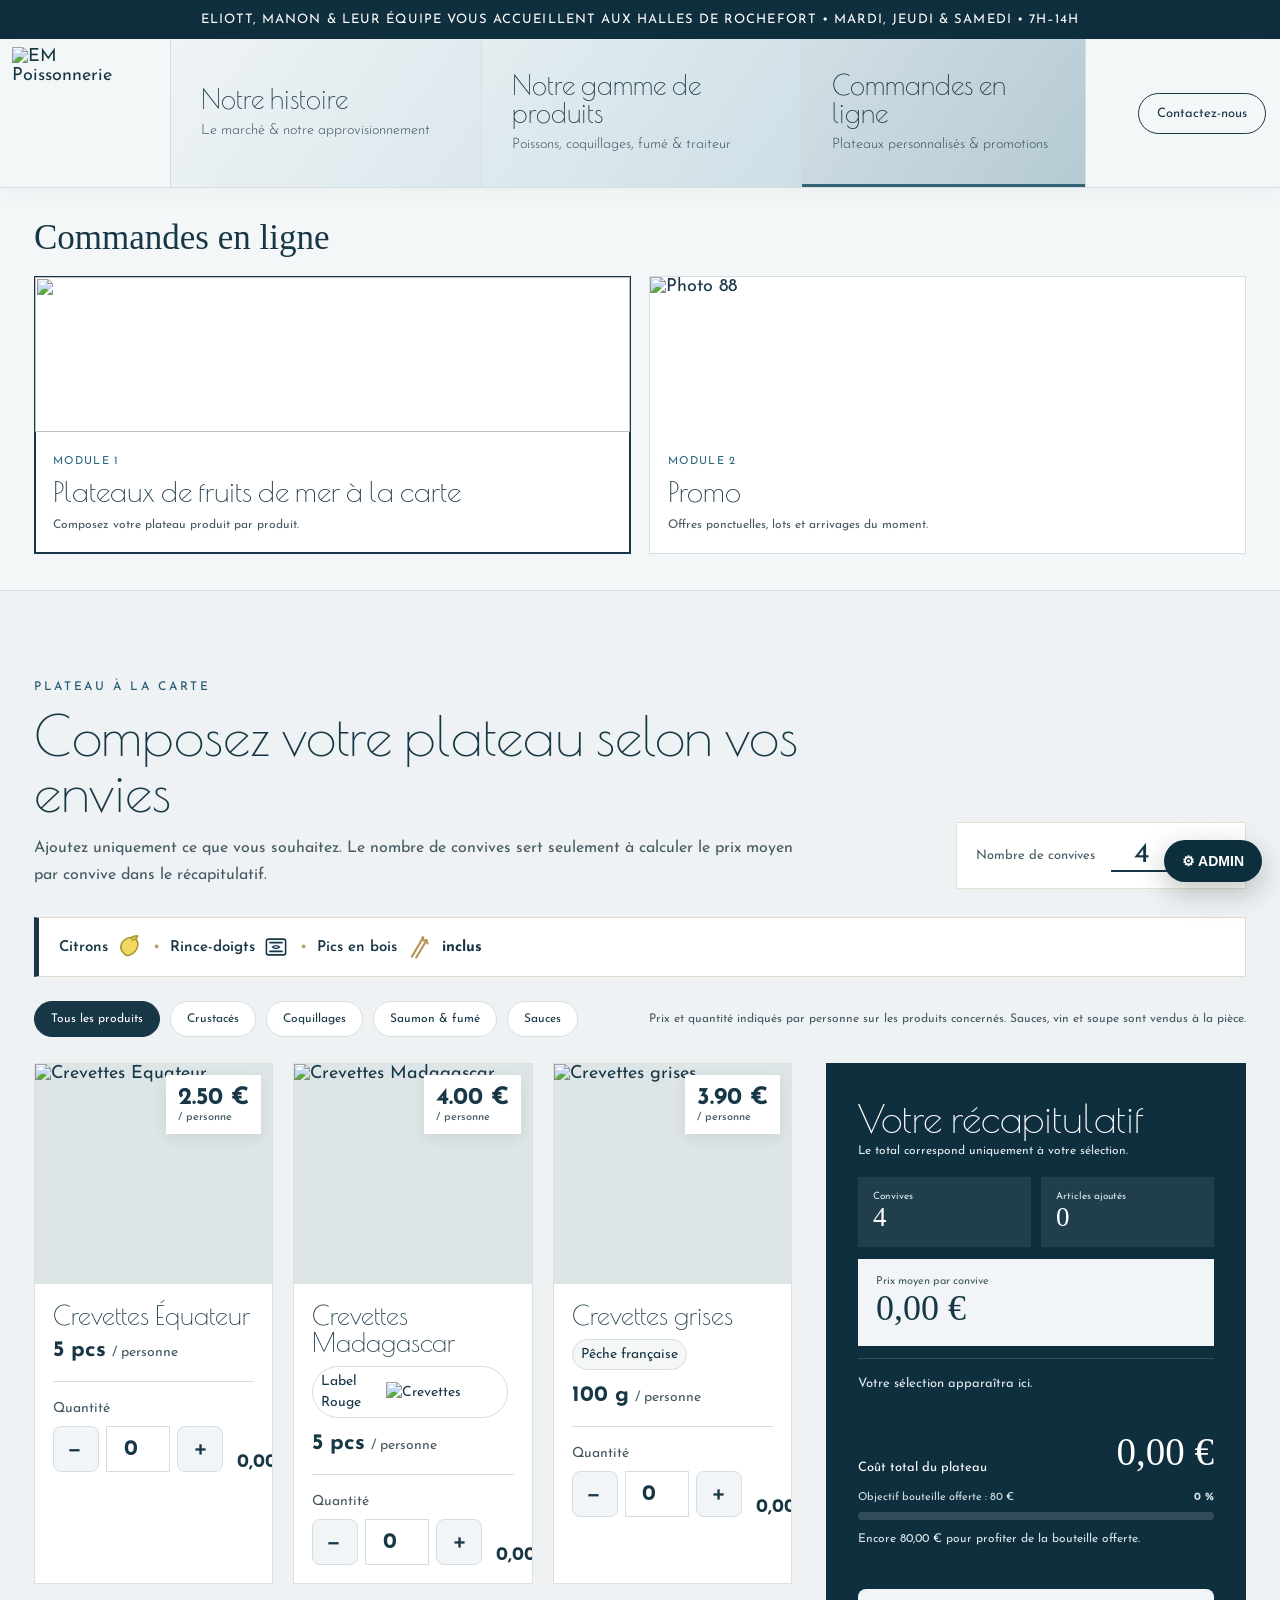
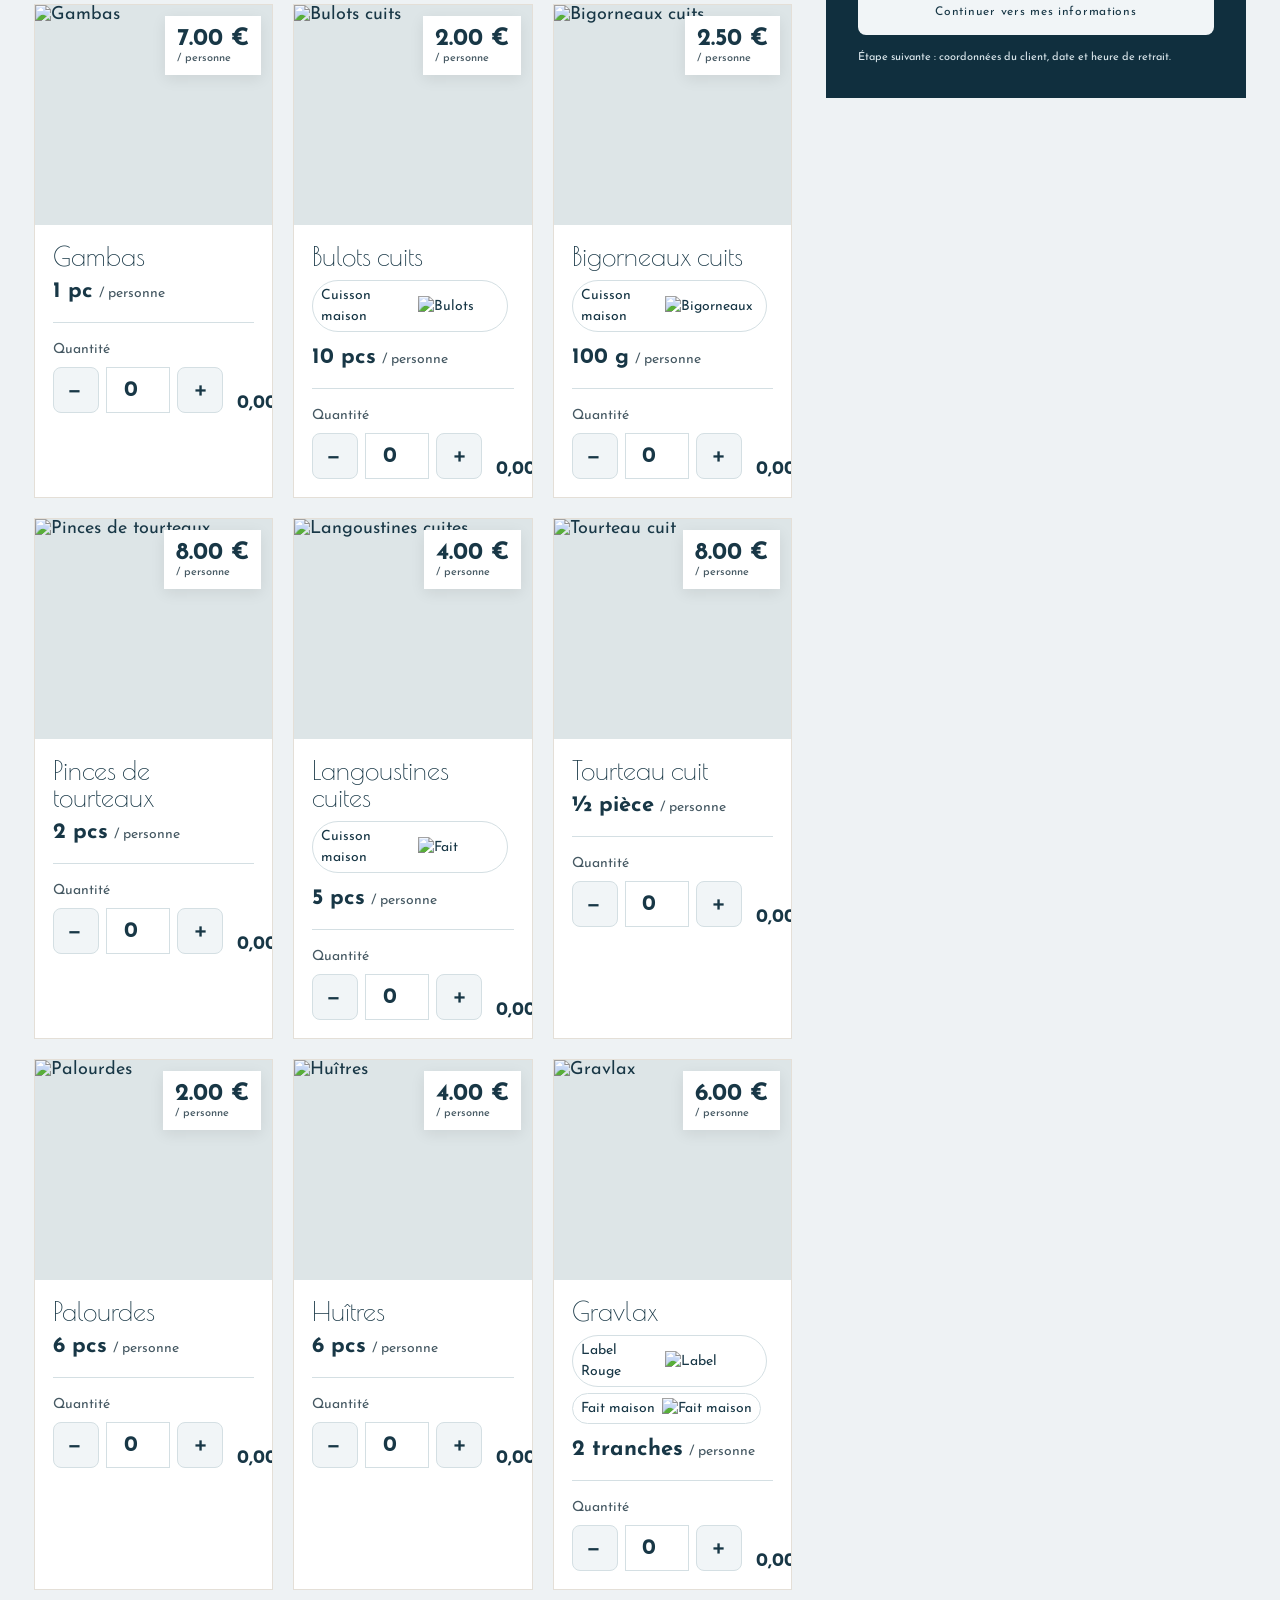
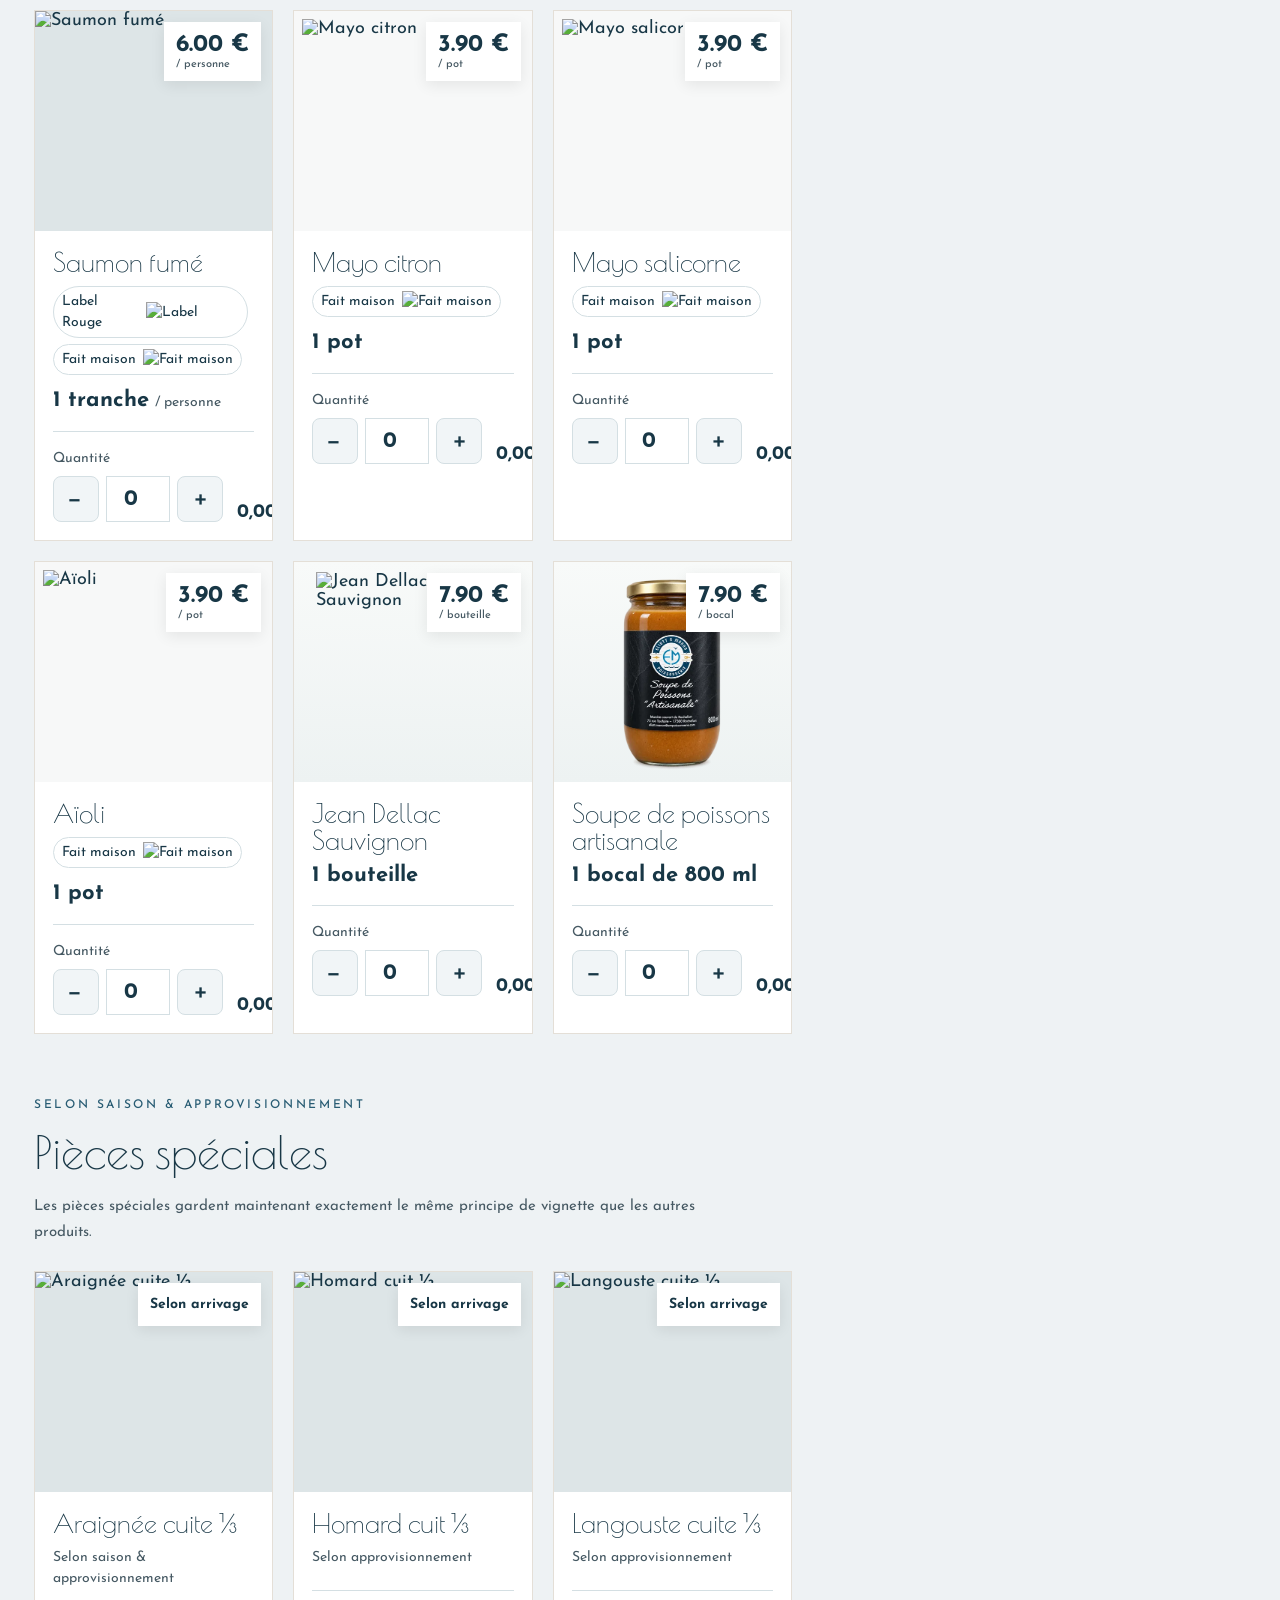
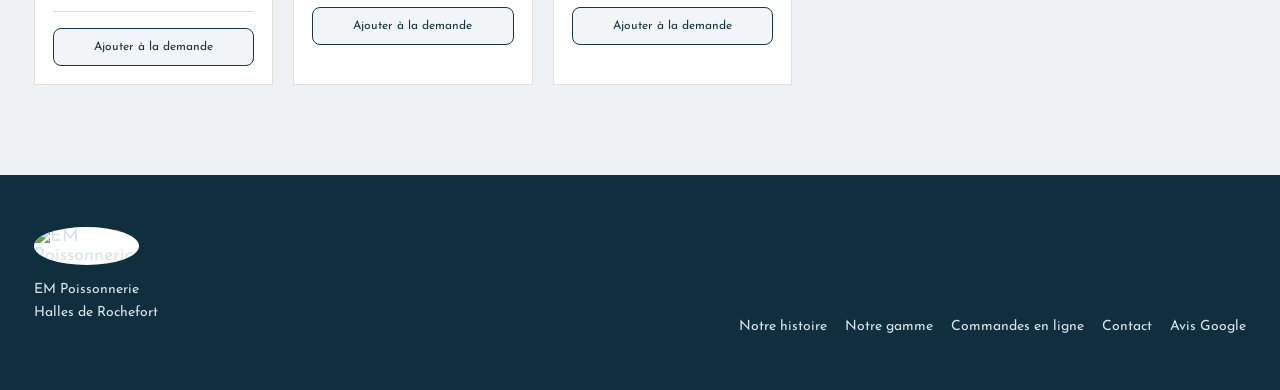
==== commit 8c358a51: "Soften EM visual palette and improve text contrast without changing page structure" ====
--- a/site/commandes/index.html
+++ b/site/commandes/index.html
@@ -78,7 +78,8 @@
 .promo-live-dates{display:inline-flex;align-items:center;gap:8px;margin:0 0 20px;padding:8px 11px;background:#fff4d9;border:1px solid #ead49a;color:#7c6429;font-size:12px;font-weight:500}
 .promo-order-row{display:flex;align-items:end;justify-content:space-between;gap:18px;padding-top:20px;border-top:1px solid #eadfca}
 .promo-qty-wrap label{display:block;font-size:11px;color:var(--muted);margin-bottom:7px}.promo-qty{display:flex;align-items:center;gap:8px}.promo-qty button{width:42px;height:42px;border:1px solid #c9d2d5;background:#fff;color:var(--ink);font-size:24px;cursor:pointer}.promo-qty input{width:86px;height:42px;border:1px solid #c9d2d5;text-align:center;font-weight:600;color:var(--ink)}
-.promo-buy{border:0;background:var(--ink);color:#fff;padding:14px 20px;font-size:13px;cursor:pointer;min-width:190px}.promo-buy:hover{background:var(--ink2)}
+.promo-buy{border:0;background:var(--ink);color:#fff;padding:14px 20px;font-size:13px;cursor:pointer;min-width:190px}.promo-buy:hover{background:var(--ink2)}.promo-buy:disabled{background:#aeb9bd;color:#fff;cursor:not-allowed}
+.promo-status{display:inline-block;margin:0 0 12px;padding:7px 10px;font-size:11px;font-weight:600;letter-spacing:.04em}.promo-status.future{background:#eaf2f6;color:#2f6175}.promo-status.ended{background:#f1eeee;color:#765a5a}
 .promo-live-error{padding:24px;border:1px solid var(--line);background:#fff;color:var(--muted)}
 @media(max-width:800px){.promo-live-grid{grid-template-columns:1fr}.promo-live-photo{height:300px}.promo-live-title{font-size:34px}.promo-live-price{font-size:42px}.promo-order-row{align-items:stretch;flex-direction:column}.promo-buy{width:100%}}
 
@@ -179,6 +180,7 @@
 </style>
 <link rel="stylesheet" href="../assets/admin/admin.css">
 <link rel="stylesheet" href="../assets/mobile-order.css?v=20261124">
+<link rel="stylesheet" href="../assets/visual-refresh.css?v=20261126">
 </head>
 <body>
 <div class="topbar">ELIOTT, MANON &amp; LEUR ÉQUIPE VOUS ACCUEILLENT AUX HALLES DE ROCHEFORT • MARDI, JEUDI &amp; SAMEDI • 7H–14H</div>
@@ -625,9 +627,10 @@
       '<div class="promo-live-price">'+promoPriceText(p)+'</div>'+
       (p.origin?'<div class="promo-live-origin">Provenance : '+escapePromoText(p.origin)+'</div>':'')+
       (p.start_date&&p.end_date?'<div class="promo-live-dates">Valable du '+new Date(p.start_date+'T12:00:00').toLocaleDateString('fr-FR')+' au '+new Date(p.end_date+'T12:00:00').toLocaleDateString('fr-FR')+'</div>':'')+
+      (!p.current&&p.start_date&&new Date(p.start_date+'T12:00:00')>new Date()?'<div class="promo-status future">Bientôt disponible</div>':(!p.current?'<div class="promo-status ended">Offre terminée</div>':''))+
       '<div class="promo-order-row"><div class="promo-qty-wrap"><label>'+promoUnitLabel(p)+'</label><div class="promo-qty">'+
       '<button type="button" class="promo-minus">−</button><input class="promo-qty-input" type="number" min="'+step+'" step="'+step+'" value="'+start+'"><button type="button" class="promo-plus">+</button>'+
-      '</div></div><button type="button" class="promo-buy">Commander cette promo</button></div>'+
+      '</div></div><button type="button" class="promo-buy" '+(p.current===false?'disabled':'')+'>'+(p.current===false?'Non disponible':'Commander cette promo')+'</button></div>'+
       '</div></article>';
   }).join('');
   active.forEach(p=>{
@@ -636,7 +639,8 @@
     const input=card.querySelector('.promo-qty-input'),step=promoStep(p);
     card.querySelector('.promo-minus').onclick=()=>{input.value=Math.max(step,(Number(input.value)||step)-step);};
     card.querySelector('.promo-plus').onclick=()=>{input.value=(Number(input.value)||step)+step;};
-    card.querySelector('.promo-buy').onclick=()=>orderPromotion(p,Number(input.value)||step);
+    const buy=card.querySelector('.promo-buy');
+    if(buy&&!buy.disabled)buy.onclick=()=>orderPromotion(p,Number(input.value)||step);
   });
 }
 function orderPromotion(p,quantity){
--- a/site/assets/visual-refresh.css
+++ b/site/assets/visual-refresh.css
@@ -0,0 +1,35 @@
+/* EM Poissonnerie — shared visual finish, preserving layout and Admin state. */
+:root{--ink:#183746;--ink2:#102f3e;--blue:#28647c;--muted:#465963;--line:#d4dfe3;--white:#f7f9fa;--cream:#eef2f4;--em-surface:#f4f7f8;--em-radius:18px}
+body{background:var(--em-surface);font-weight:400}
+body p,body span,body a,body button,body input,body select,body textarea,body label{font-weight:400}
+header{background:rgba(244,247,248,.98);box-shadow:0 4px 22px rgba(16,47,62,.045)}
+header .nav-item{transition:box-shadow .2s ease,filter .2s ease}
+header .nav-item:nth-child(1){background:linear-gradient(125deg,#eef3f5,#dce7ec)}
+header .nav-item:nth-child(2){background:linear-gradient(125deg,#e4edf0,#cddfe6)}
+header .nav-item:nth-child(3){background:linear-gradient(125deg,#d8e6ec,#bbd0db)}
+header .nav-item:hover,header .nav-item.active{filter:brightness(.97);box-shadow:inset 0 -3px 0 #37667a}
+.nav-sub{color:#374e5c;font-size:.9rem;line-height:1.5}
+.story,.commandes,.reviews,.photo-gallery,.order-reminder,.steps-wrap,.module-menu{background:var(--em-surface)}
+.gamme,.contact-section{background:#eaf0f3}
+.story-copy{background:linear-gradient(135deg,rgba(207,222,231,.66),rgba(226,235,240,.78));border:1px solid rgba(121,151,169,.25);border-radius:var(--em-radius);padding:clamp(20px,2.4vw,36px);box-shadow:0 12px 36px rgba(16,47,62,.045)}
+.story-copy p,.section-head p,.command-body p,.gamme-card p,.contact-card p{color:var(--muted)}
+.command-card{background:linear-gradient(135deg,rgba(207,222,231,.68),rgba(226,235,240,.8));border-color:rgba(121,151,169,.3);border-radius:var(--em-radius);box-shadow:0 8px 28px rgba(16,47,62,.05)}
+.command-card:hover{box-shadow:0 14px 32px rgba(16,47,62,.1)}
+.command-body{background:transparent}
+.gamme-card,.review-card,.contact-card,.sourcing-item,.card{background:#f7f9fa;border-color:var(--line);border-radius:14px;overflow:hidden}
+.review-shell,.map,.story-photo,.gallery-item{border-radius:var(--em-radius)}
+.review-shell{background:rgba(232,240,244,.5)}
+.fact span,.maison-item span,.command-body>span,.command-link,.review-count,.review-card small,.sourcing-item span,.order-reminder-step span,.footer-links,footer p{font-size:.875rem;line-height:1.6}
+.eyebrow{color:#285c73;font-weight:500}
+.photo-note{color:#374e5c;font-size:.875rem;background:rgba(232,240,244,.9);border-radius:8px}
+.hero-copy{text-shadow:0 2px 12px rgba(5,24,35,.3)}
+.hero-copy .kicker{display:inline-block;padding:7px 12px;background:rgba(12,39,53,.6);border:1px solid rgba(232,240,244,.24);border-radius:7px;color:#f7f9fa;font-weight:500;text-shadow:none}
+.hero-btn,.hero-btn.primary,.review-btn,.continue,.ask-btn,.qty button{border-radius:8px}
+.hero-btn.primary,.review-btn:not(.primary),.continue,.ask-btn,.qty button,.per-person-total{background:#f1f5f7}
+.hero-btn.primary{text-shadow:none}
+.cart-sub,.cart-empty,.cart-item small,.meta span,.included{color:#dfebf0}
+.qty-label,.portion span,.availability-chip,.price small,.tag{font-size:.875rem;line-height:1.5}
+input,select,textarea{color:var(--ink)}
+a:focus-visible,button:focus-visible,input:focus-visible,select:focus-visible,textarea:focus-visible{outline:3px solid #397c99;outline-offset:3px}
+@media(max-width:650px){.story-copy{padding:22px 18px}.command-body{padding:22px 18px}.command-body h3{font-size:clamp(1.75rem,7vw,2.325rem)}.story-copy h2{font-size:clamp(2rem,9vw,3.125rem)}.story-facts{gap:8px}.fact strong{font-size:1.7rem}.fact span{font-size:.8125rem}.command-grid{grid-template-columns:minmax(0,1fr)}.story-copy,.command-card{min-width:0}.story-copy h2,.command-body h3{overflow-wrap:break-word}}
+@media(prefers-reduced-motion:reduce){header .nav-item,.command-card{transition:none}.command-card:hover{transform:none}}
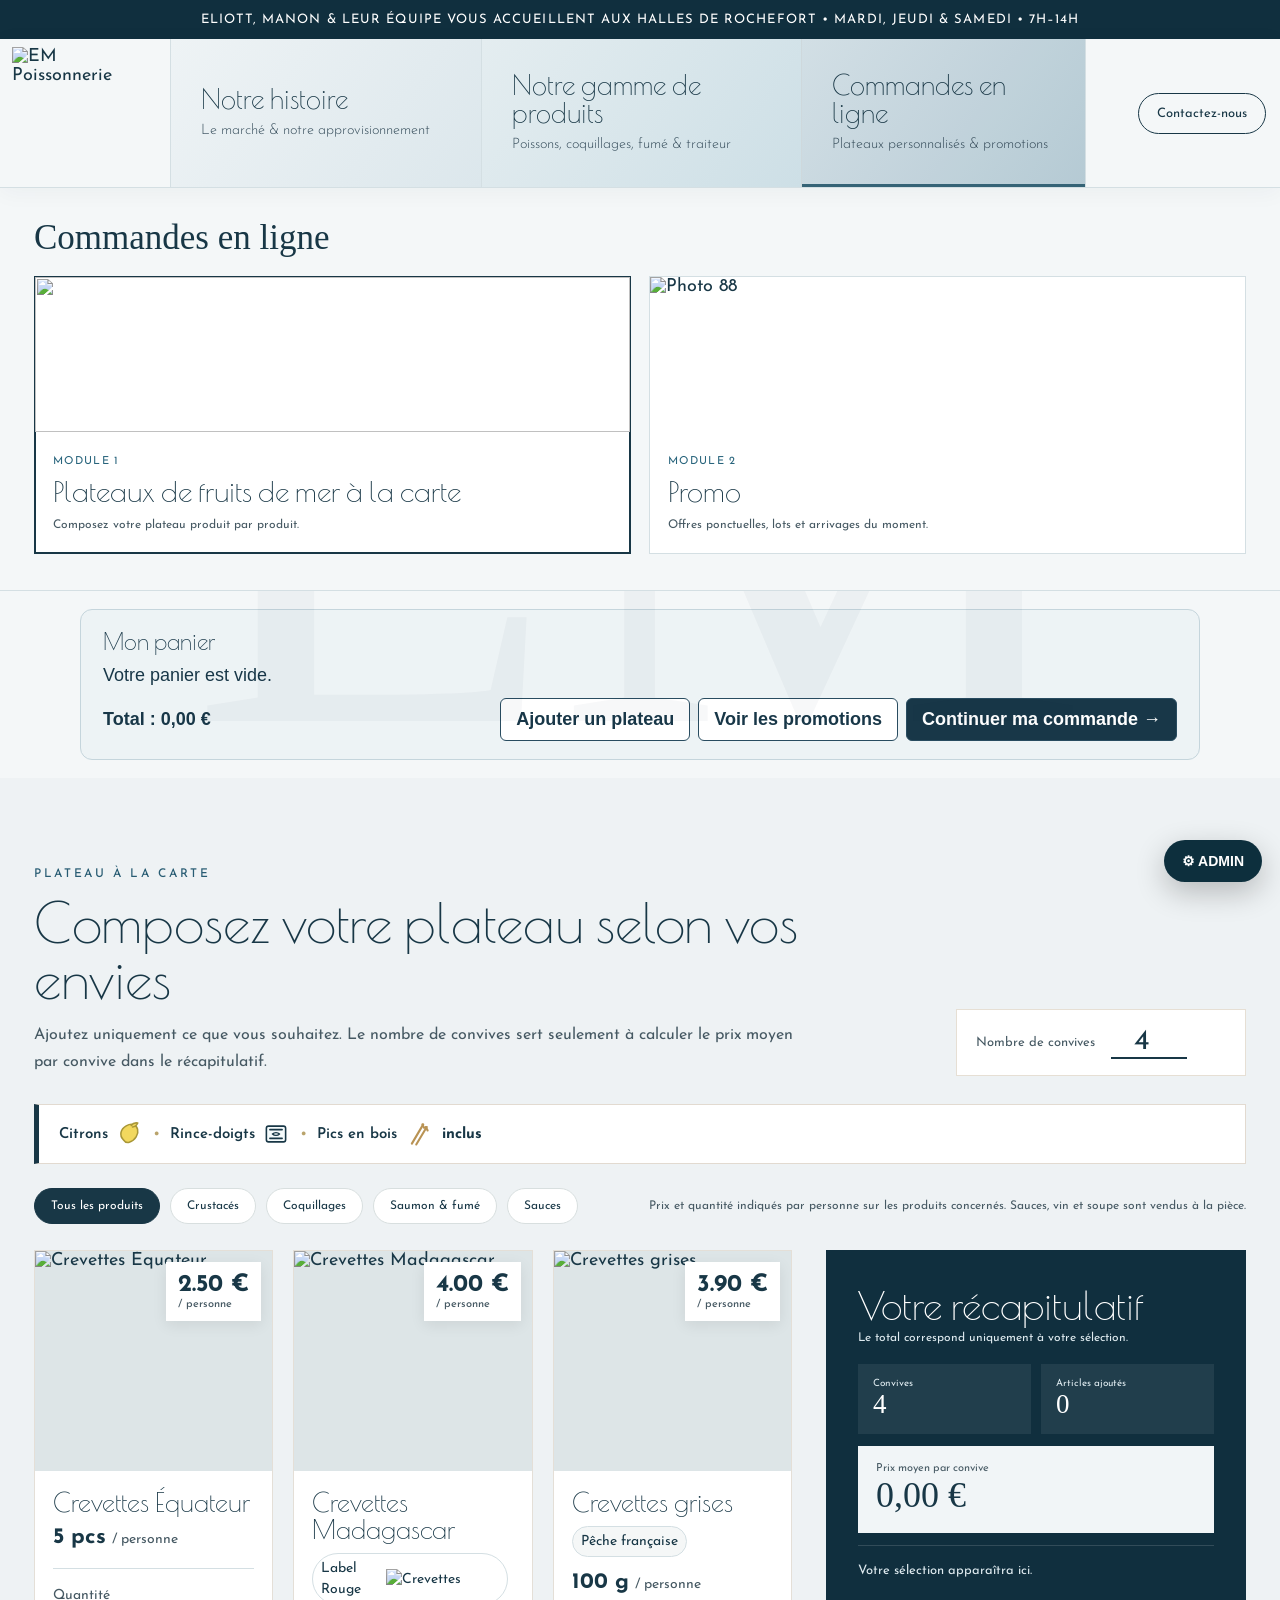
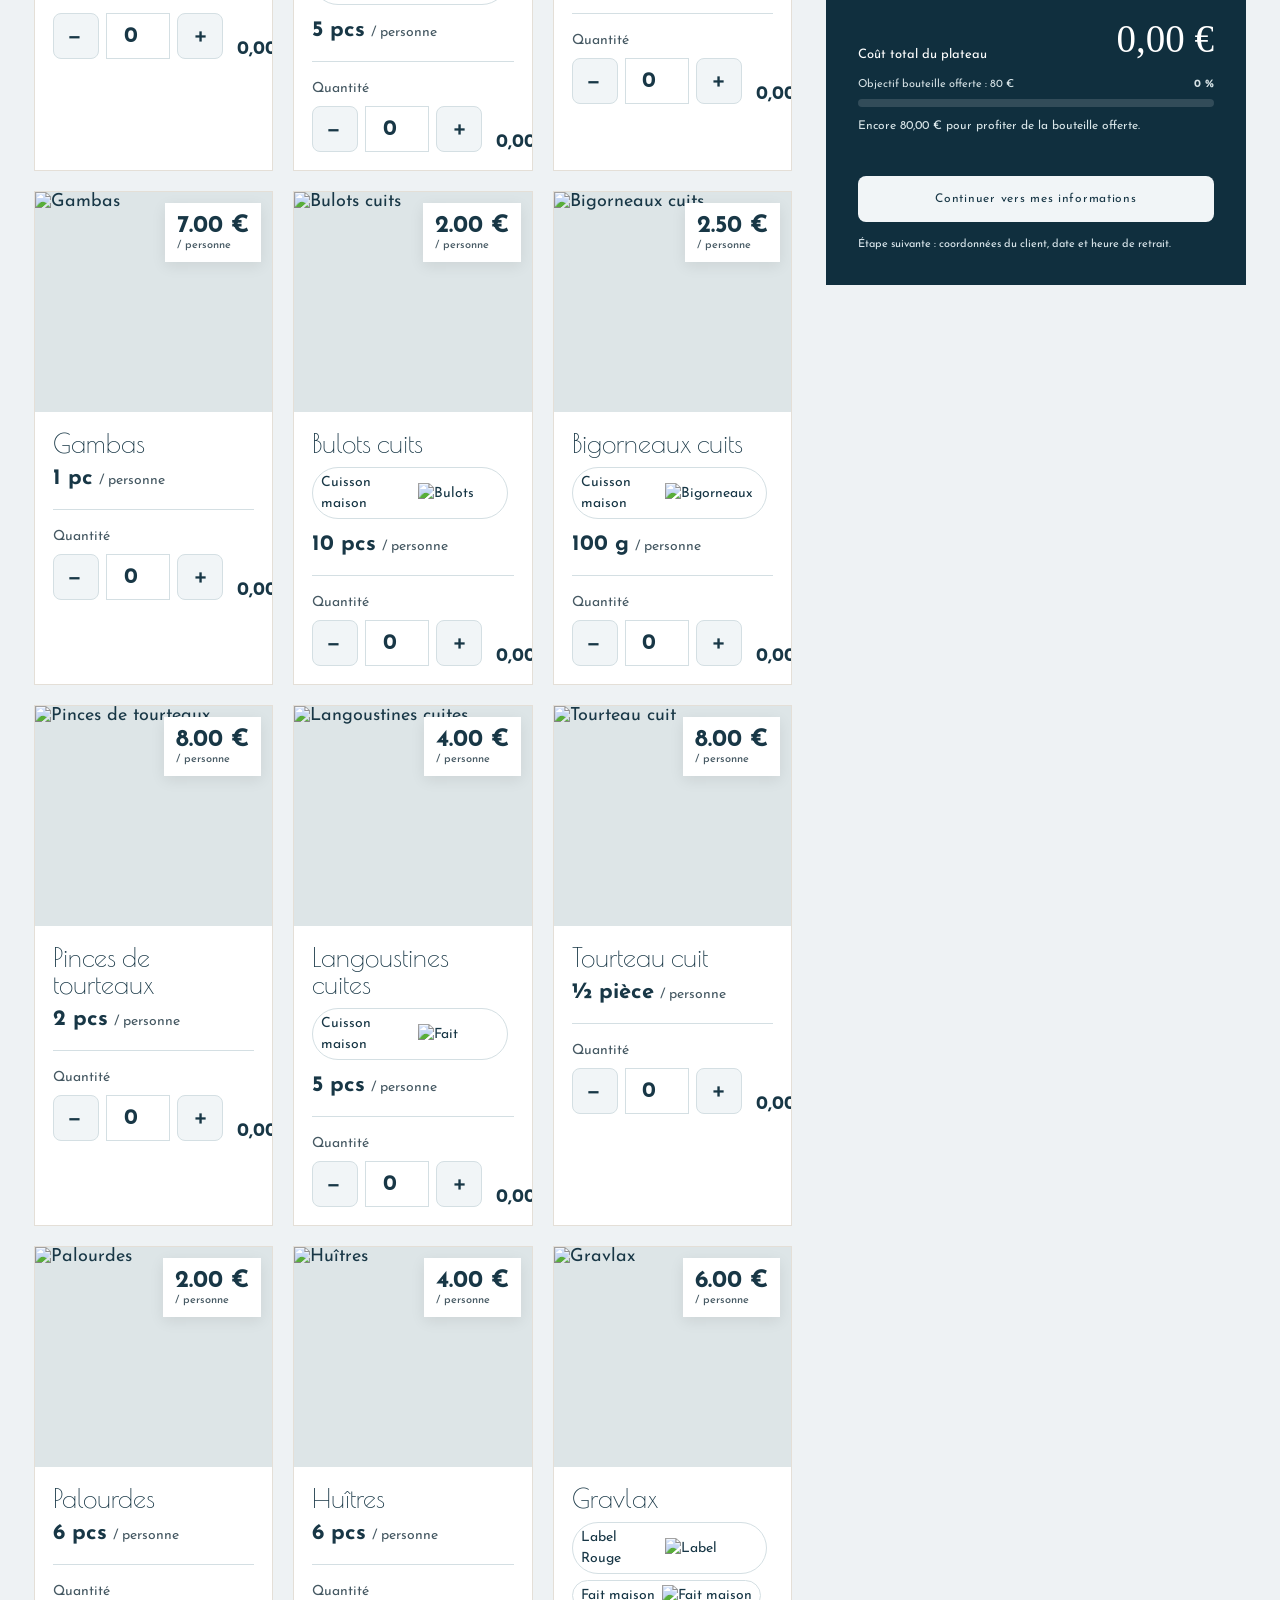
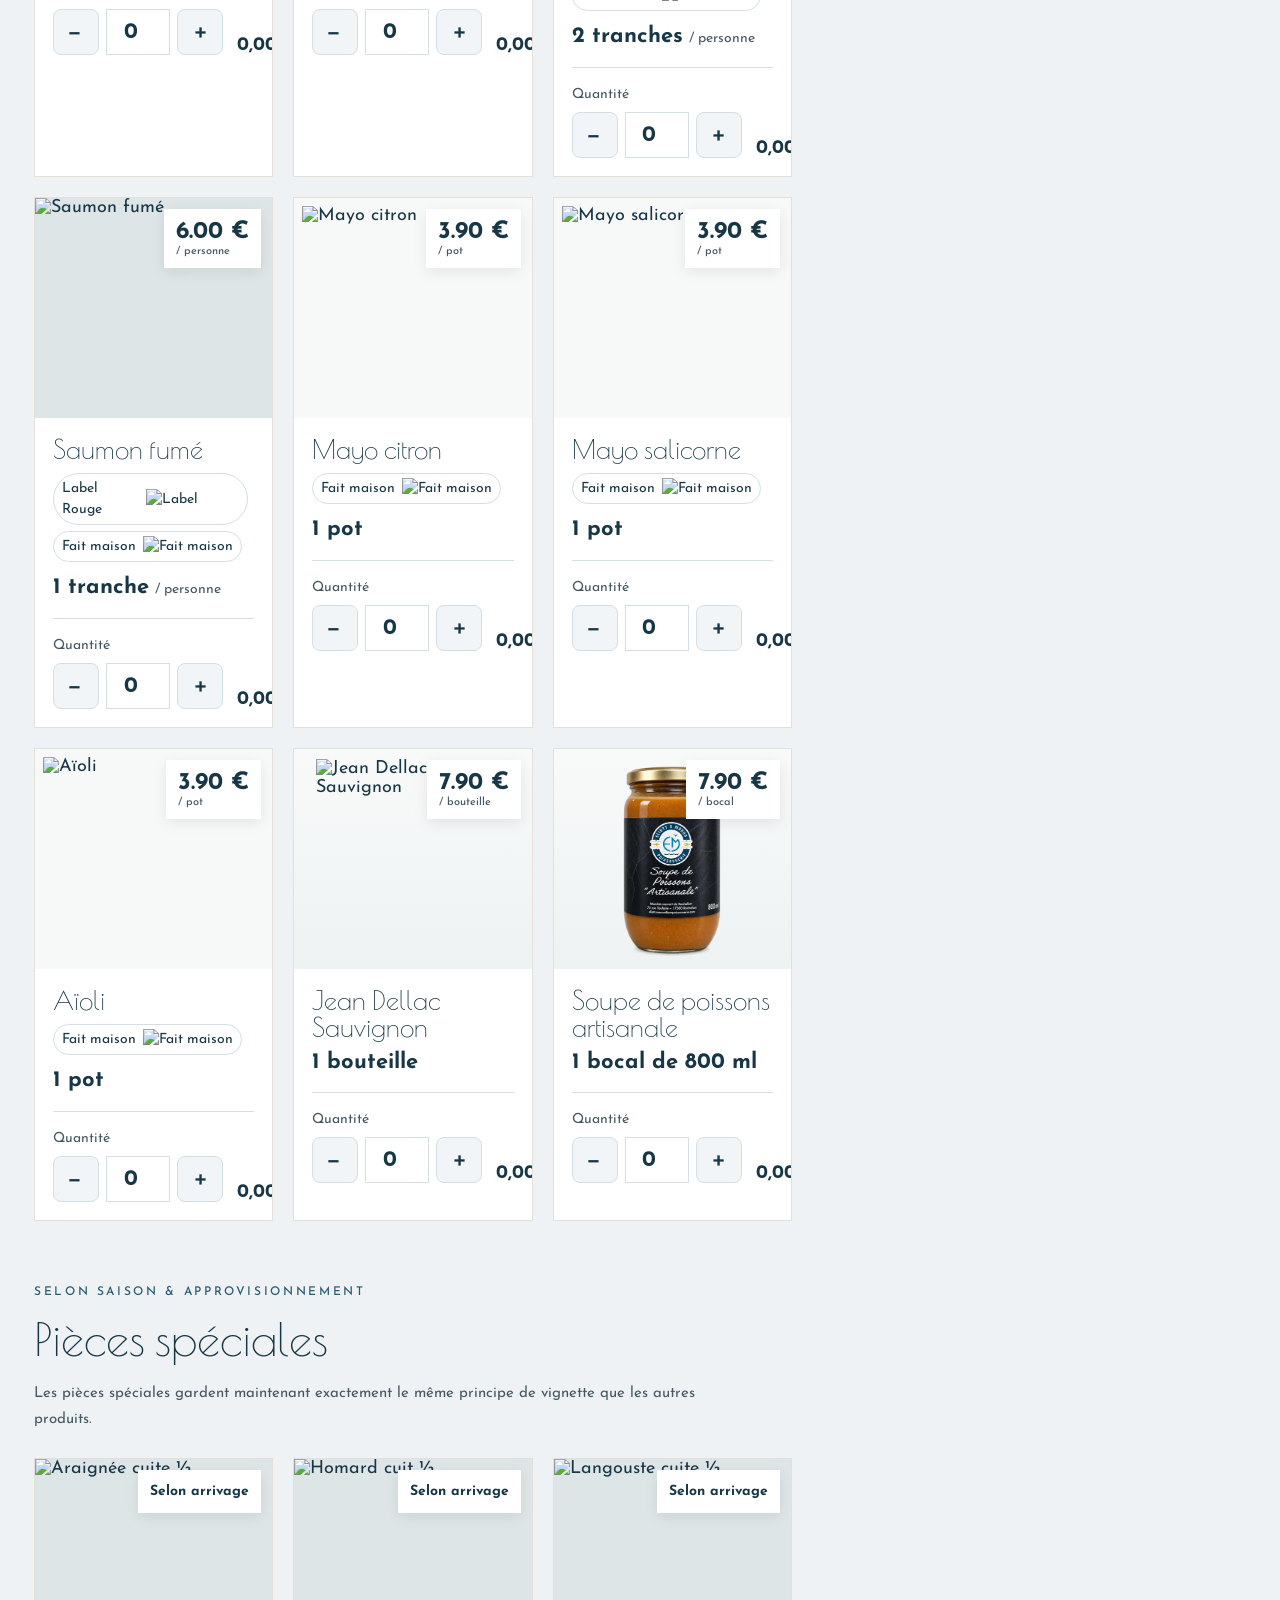
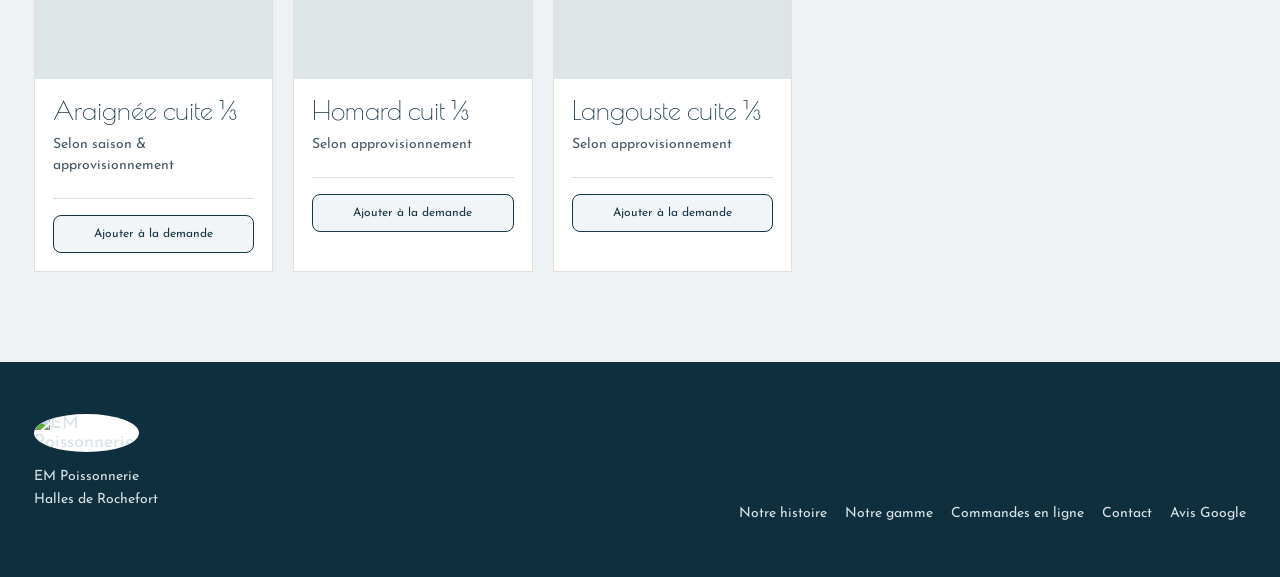
==== commit e23d610d: "Add shared persistent basket for promotions and platters" ====
--- a/site/commandes/index.html
+++ b/site/commandes/index.html
@@ -177,6 +177,8 @@
 /* Duo typographique EM Poissonnerie */
 body, p, span, a, button, input, select, textarea, label, .nav-sub, .kicker, .eyebrow {font-family:"Josefin Sans", sans-serif;font-weight:300;}
 h1,h2,h3,h4,.nav-title,.fact strong,.maison-item strong {font-family:"Poiret One", sans-serif;font-weight:400;}
+#emBasket{max-width:1120px;margin:18px auto;padding:18px 22px;background:#edf3f5;border:1px solid #c5d5dc;border-radius:12px;color:#183748;font-family:Arial,sans-serif}
+#emBasket h3{margin:0 0 10px;font-size:23px}#emBasket .basket-line{display:flex;align-items:center;gap:12px;padding:8px 0;border-bottom:1px solid #d5e0e5}#emBasket .basket-line span{flex:1;font-family:Arial,sans-serif;font-weight:400}#emBasket button{padding:10px 15px;border:1px solid #294c60;border-radius:6px;background:#fff;color:#183748;cursor:pointer;font-family:Arial,sans-serif;font-weight:600}#emBasket button.basket-next{background:#183748;color:white}#emBasket .basket-actions{display:flex;gap:8px;flex-wrap:wrap;align-items:center;margin-top:12px}#emBasket .basket-actions strong{margin-right:auto}#emBasket [hidden]{display:none!important}@media(max-width:650px){#emBasket{margin:12px;padding:14px}#emBasket .basket-line{flex-wrap:wrap}}
 </style>
 <link rel="stylesheet" href="../assets/admin/admin.css">
 <link rel="stylesheet" href="../assets/mobile-order.css?v=20261124">
@@ -204,6 +206,7 @@
 </div>
 </div>
 </section>
+<section id="emBasket" aria-label="Panier commun"><h3>Mon panier</h3><div id="emBasketLines" aria-live="polite"></div><div class="basket-actions"><strong id="emBasketTotal">0,00 €</strong><button type="button" id="emBasketPlateau">Ajouter un plateau</button><button type="button" id="emBasketPromo">Voir les promotions</button><button type="button" class="basket-next" id="emBasketNext">Continuer ma commande →</button></div></section>
 <section class="panel active" id="plateaux">
 <div class="section builder">
 <div class="wrap">
@@ -630,7 +633,7 @@
       (!p.current&&p.start_date&&new Date(p.start_date+'T12:00:00')>new Date()?'<div class="promo-status future">Bientôt disponible</div>':(!p.current?'<div class="promo-status ended">Offre terminée</div>':''))+
       '<div class="promo-order-row"><div class="promo-qty-wrap"><label>'+promoUnitLabel(p)+'</label><div class="promo-qty">'+
       '<button type="button" class="promo-minus">−</button><input class="promo-qty-input" type="number" min="'+step+'" step="'+step+'" value="'+start+'"><button type="button" class="promo-plus">+</button>'+
-      '</div></div><button type="button" class="promo-buy" '+(p.current===false?'disabled':'')+'>'+(p.current===false?'Non disponible':'Commander cette promo')+'</button></div>'+
+      '</div></div><button type="button" class="promo-buy" '+(p.current===false?'disabled':'')+'>'+(p.current===false?'Non disponible':'Ajouter au panier')+'</button></div>'+
       '</div></article>';
   }).join('');
   active.forEach(p=>{
@@ -643,24 +646,17 @@
     if(buy&&!buy.disabled)buy.onclick=()=>orderPromotion(p,Number(input.value)||step);
   });
 }
+let promoItems=[];
 function orderPromotion(p,quantity){
-  const price=parsePromoPrice(p.price);
-  if(!price){alert('Le prix de cette promotion est invalide.');return}
-  const q=Math.max(promoStep(p),quantity||promoStep(p));
-  const line=price*q;
-  const order={
-    guests:1,
-    items:[{name:p.title||'Promotion',unit:p.unit==='€/kg'?'kg':'lot',price,quantity:q,lineTotal:line,promoId:p.id,promotion:true,origin:p.origin||''}],
-    specialRequests:[],
-    total:line,
-    average:line,
-    giftUnlocked:line>=80,
-    savedAt:new Date().toISOString()
-  };
-  localStorage.setItem('emPoissonnerieOrder',JSON.stringify(order));
-  localStorage.removeItem('emPoissonnerieCheckout');
-  localStorage.removeItem('emPoissonnerieCustomer');
-  window.location.href='informations.html';
+ const price=parsePromoPrice(p.price), step=promoStep(p);
+ if(!price||p.current===false)return;
+ const q=Math.min(1000,Math.max(step,Math.round(quantity/step)*step));
+ const found=promoItems.find(x=>x.promoId===p.id);
+ const amount=Math.min(1000,q+(found?found.quantity:0));
+ const item={name:p.title||'Promotion',unit:p.unit==='€/kg'?'kg':'lot',price,quantity:amount,lineTotal:price*amount,promoId:p.id,promotion:true,origin:p.origin||''};
+ promoItems=promoItems.filter(x=>x.promoId!==p.id);promoItems.push(item);
+ updateCart();
+ document.getElementById('emBasket').scrollIntoView({behavior:'smooth',block:'center'});
 }
 fetch('/api/promotions',{cache:'no-store'})
   .then(r=>{if(!r.ok) throw new Error('HTTP '+r.status); return r.json();})
@@ -669,6 +665,30 @@
 
 function money(v){return v.toLocaleString('fr-FR',{minimumFractionDigits:2,maximumFractionDigits:2})+' €'}
 
+function currentOrder(){
+ const plate=rows.map((card,i)=>{const q=Math.min(1000,Math.max(0,parseInt(card.querySelector('input').value,10)||0));return {name:products[i].name,unit:products[i].unit,price:products[i].price,quantity:q,lineTotal:q*products[i].price};}).filter(x=>x.quantity);
+ const specialRequests=[...document.querySelectorAll('.special-product .ask-btn.added')].map(btn=>btn.closest('.special-product')?.querySelector('h3')?.textContent?.trim()).filter(Boolean);
+ const plateauTotal=plate.reduce((n,x)=>n+x.lineTotal,0);
+ const items=[...plate,...promoItems],total=items.reduce((n,x)=>n+x.lineTotal,0);
+ const g=plate.length||specialRequests.length?Math.max(1,Math.min(1000,parseInt(guests.value,10)||1)):1;
+ return {guests:g,items,specialRequests,total,average:plateauTotal/g,giftUnlocked:plateauTotal>=80,plateauTotal};
+}
+function syncBasket(){
+ const order=currentOrder();
+ localStorage.setItem('emPoissonnerieOrder',JSON.stringify(order));
+ const lines=document.getElementById('emBasketLines');
+ lines.replaceChildren();
+ for(const x of order.items){
+   const line=document.createElement('div');line.className='basket-line';
+   const label=document.createElement('span');label.textContent=(x.promoId?'Promo · ':'Plateau · ')+x.name+' — '+x.quantity+' × '+x.unit+' · '+money(x.lineTotal);
+   const remove=document.createElement('button');remove.type='button';remove.textContent='Retirer';remove.onclick=()=>{if(x.promoId)promoItems=promoItems.filter(p=>p.promoId!==x.promoId);else {const i=products.findIndex(p=>p.name===x.name);if(i>=0)rows[i].querySelector('input').value=0;}updateCart();};
+   line.append(label,remove);lines.append(line);
+ }
+ for(const name of order.specialRequests){const line=document.createElement('div');line.className='basket-line';const label=document.createElement('span');label.textContent=name+' — sur demande';const remove=document.createElement('button');remove.type='button';remove.textContent='Retirer';remove.onclick=()=>{const btn=[...document.querySelectorAll('.special-product .ask-btn')].find(b=>b.closest('.special-product').querySelector('h3').textContent.trim()===name);if(btn){btn.classList.remove('added');btn.textContent='Ajouter à la demande';}updateCart();};line.append(label,remove);lines.append(line);}
+ if(!order.items.length&&!order.specialRequests.length)lines.textContent='Votre panier est vide.';
+ document.getElementById('emBasketTotal').textContent='Total : '+money(order.total);
+ document.getElementById('emBasketNext').disabled=!order.items.length&&!order.specialRequests.length;
+}
 function updateCart(){
  let total=0,count=0,selected=[];
  rows.forEach((card,i)=>{
@@ -707,6 +727,7 @@
  box.innerHTML=selected.length
    ? selected.map(x=>`<div class="cart-item"><div>${x.name}<small>${x.q} × ${x.unit}</small></div><strong>${money(x.line)}</strong></div>`).join('')
    : '<div class="cart-empty">Votre sélection apparaîtra ici.</div>';
+ syncBasket();
 }
 
 rows.forEach(card=>{
@@ -726,6 +747,7 @@
  const on=!btn.classList.contains('added');
  btn.classList.toggle('added',on);
  btn.textContent=on?'✓ Ajouté à la demande':'Ajouter à la demande';
+ updateCart();
 });
 
 function openModule(name){
@@ -741,43 +763,17 @@
 window.addEventListener('hashchange',()=>openModule(location.hash.slice(1)));
 openModule(location.hash.slice(1));
 
-document.getElementById('continueBtn').onclick=()=>{
-  const selected=[];
-  let total=0;
-  rows.forEach((card,i)=>{
-    const input=card.querySelector('input');
-    const q=Math.max(0,parseInt(input.value||'0',10)||0);
-    if(q>0){
-      const line=q*products[i].price;
-      total+=line;
-      selected.push({
-        name:products[i].name,
-        unit:products[i].unit,
-        price:products[i].price,
-        quantity:q,
-        lineTotal:line
-      });
-    }
-  });
-  const specialRequests=[...document.querySelectorAll('.special-product .ask-btn.added')].map(btn=>btn.closest('.special-product')?.querySelector('h3')?.textContent?.trim()).filter(Boolean);
-  if(!selected.length && !specialRequests.length){
-    alert('Ajoutez au moins un produit ou une pièce spéciale avant de continuer.');
-    return;
-  }
-  const g=Math.max(1,parseInt(guests.value||'1',10)||1);
-  const order={
-    guests:g,
-    items:selected,
-    specialRequests,
-    total:total,
-    average:total/g,
-    giftUnlocked:total>=80,
-    savedAt:new Date().toISOString()
-  };
-  localStorage.setItem('emPoissonnerieOrder',JSON.stringify(order));
-  localStorage.removeItem('emPoissonnerieCheckout');
-  window.location.href='informations.html';
-};
+function proceed(){
+ const order=currentOrder();
+ if(!order.items.length&&!order.specialRequests.length){alert('Ajoutez au moins un article au panier.');return;}
+ localStorage.setItem('emPoissonnerieOrder',JSON.stringify(order));
+ localStorage.removeItem('emPoissonnerieCheckout');
+ window.location.href='informations.html';
+}
+document.getElementById('continueBtn').onclick=proceed;
+document.getElementById('emBasketNext').onclick=proceed;
+document.getElementById('emBasketPlateau').onclick=()=>{history.replaceState(null,'','#plateaux');openModule('plateaux');};
+document.getElementById('emBasketPromo').onclick=()=>{history.replaceState(null,'','#promo');openModule('promo');};
 
 // Clear a receipt left in the active cart by the previous deployed version.
 try {
@@ -793,9 +789,10 @@
   try{
     const restored=JSON.parse(savedOrder);
     if(restored && Array.isArray(restored.items)){
+      promoItems=restored.items.filter(x=>x.promoId);
       if(restored.guests) guests.value=restored.guests;
       rows.forEach((card,i)=>{
-        const found=restored.items.find(x=>x.name===products[i].name);
+        const found=restored.items.find(x=>!x.promoId&&x.name===products[i].name);
         if(found) card.querySelector('input').value=found.quantity||0;
       });
       if(Array.isArray(restored.specialRequests)){
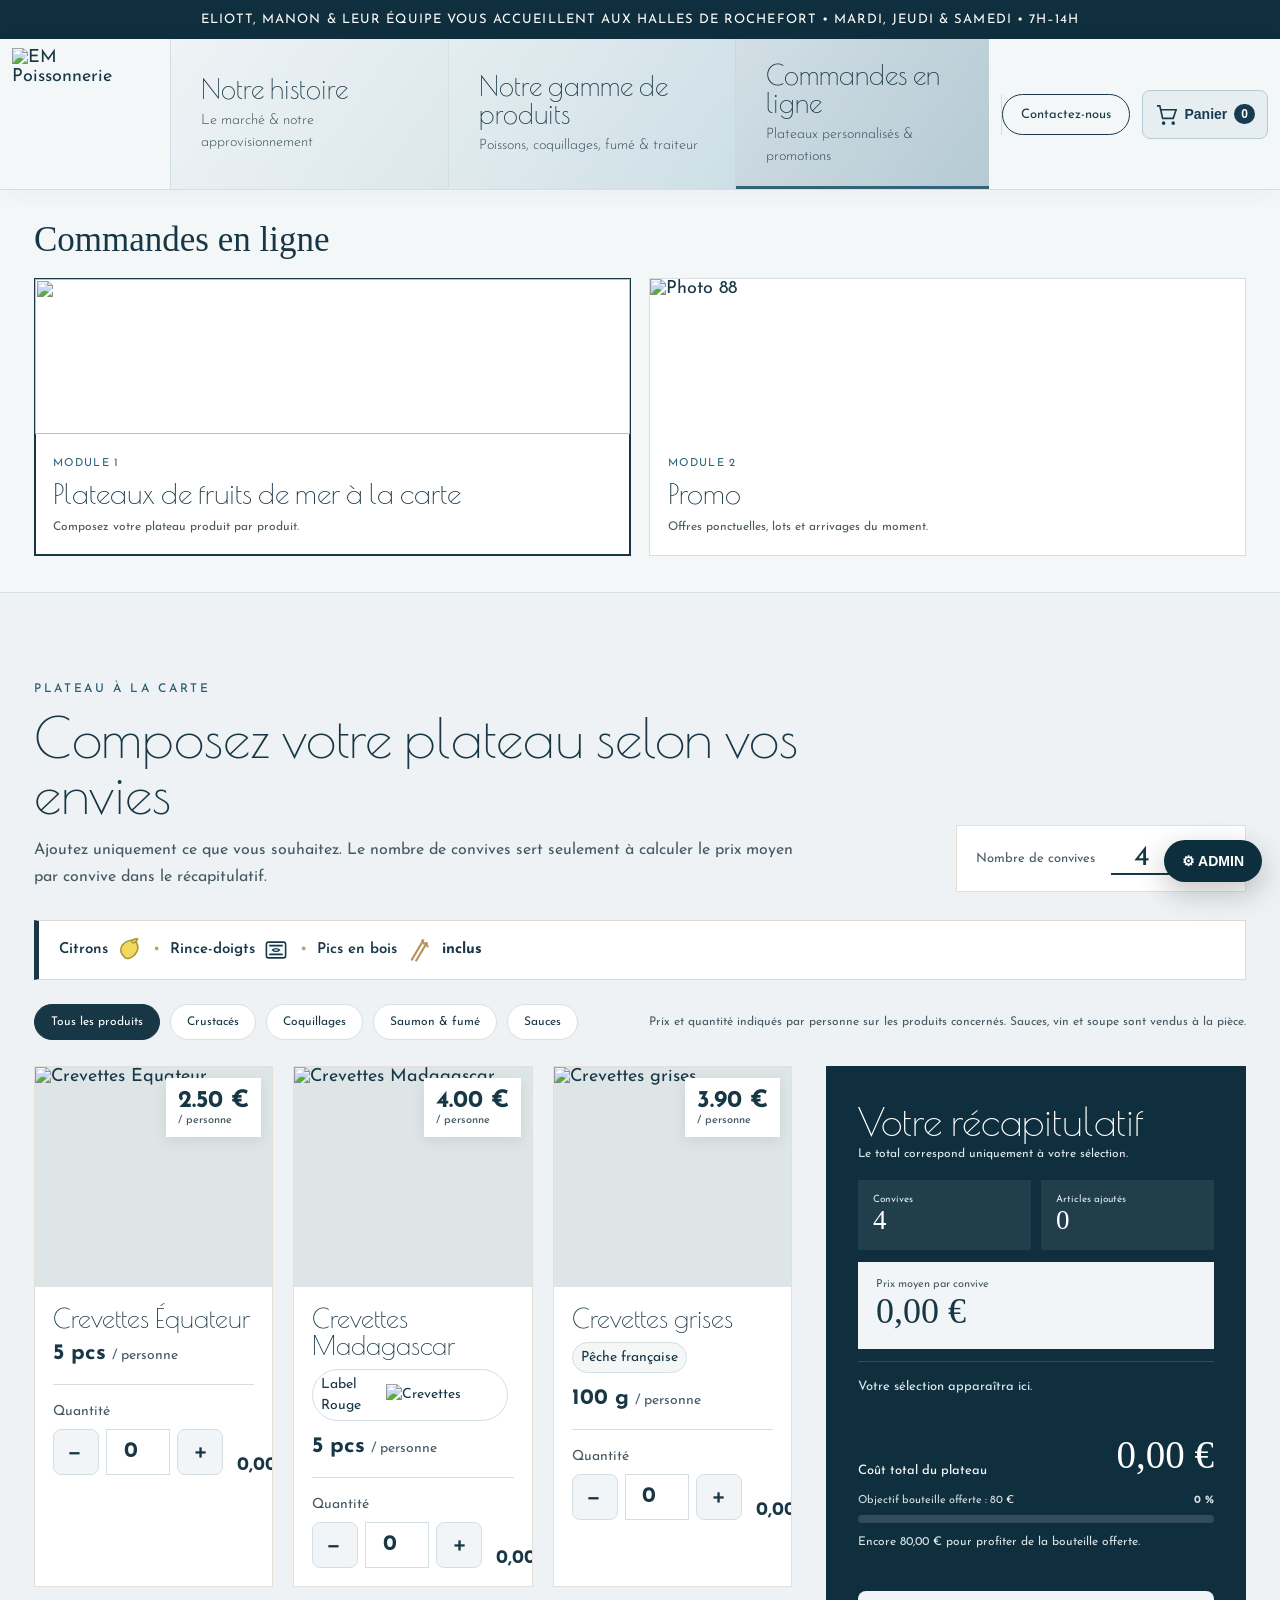
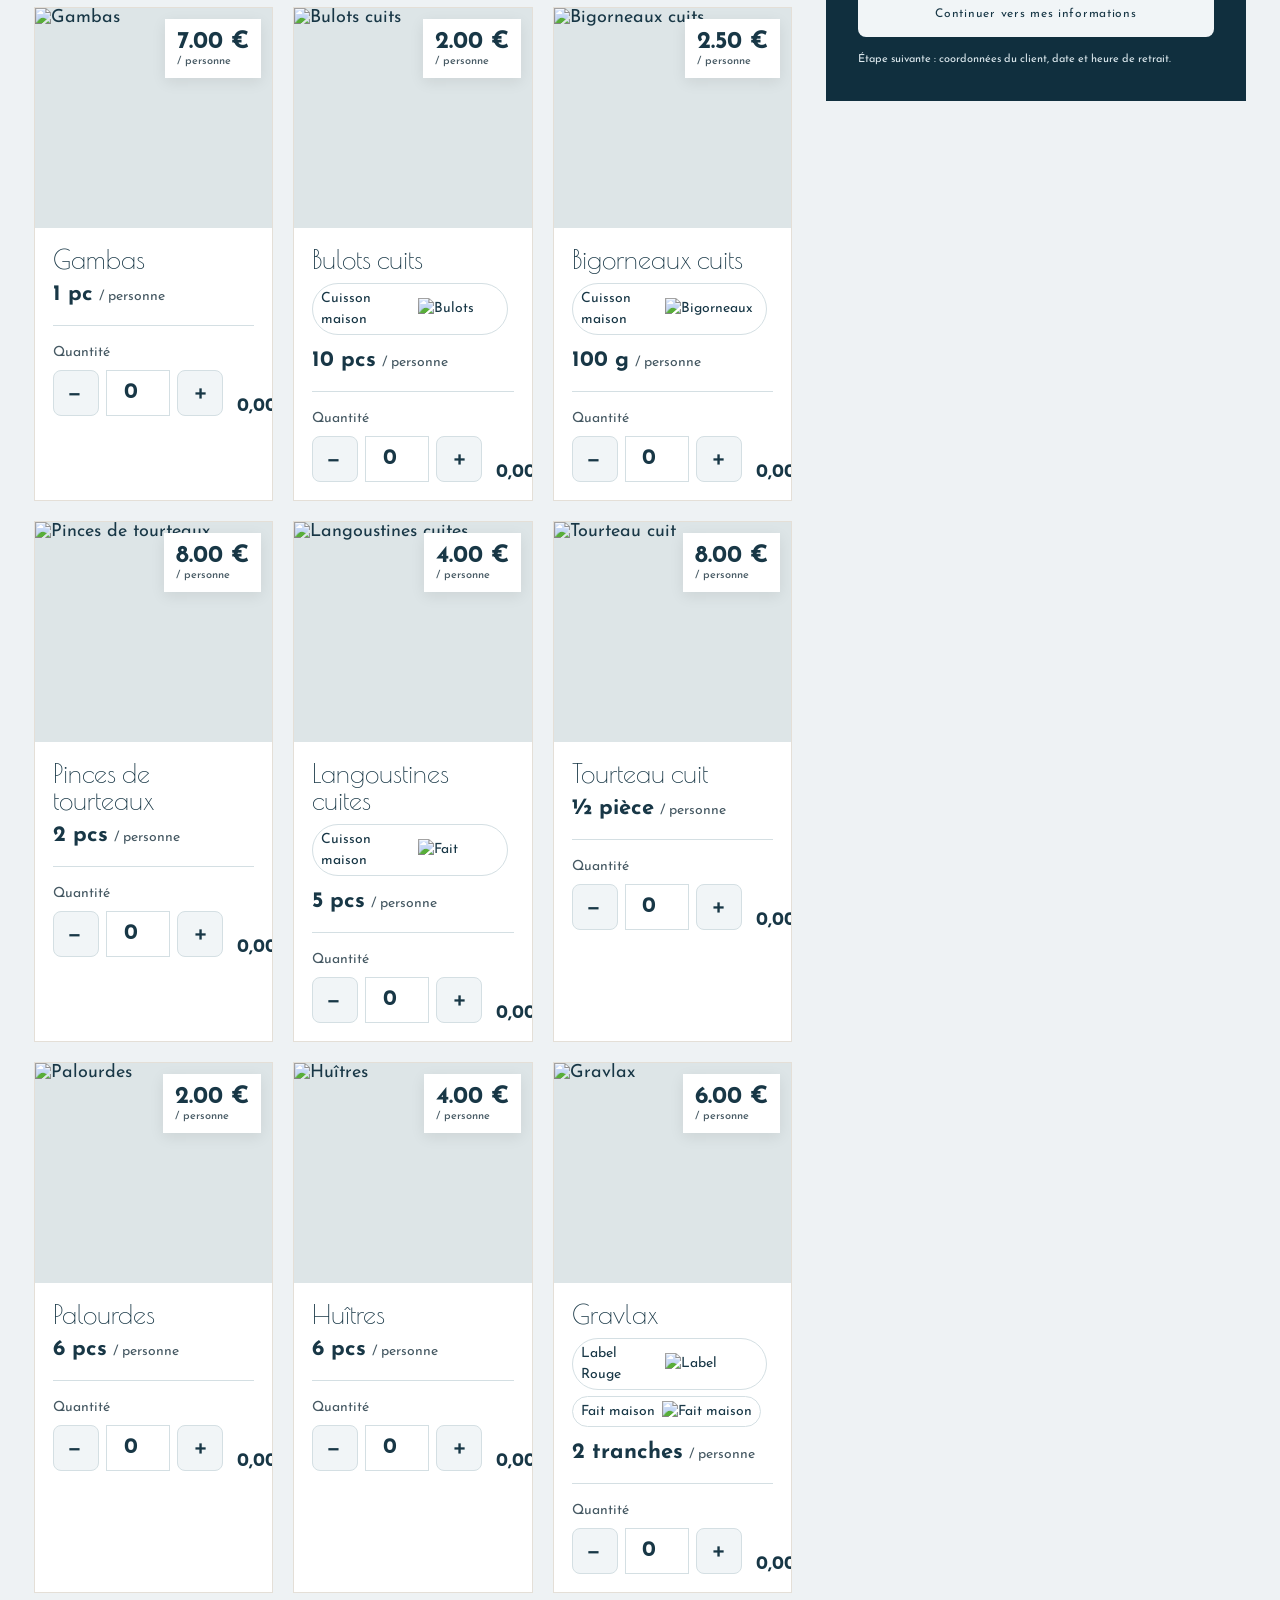
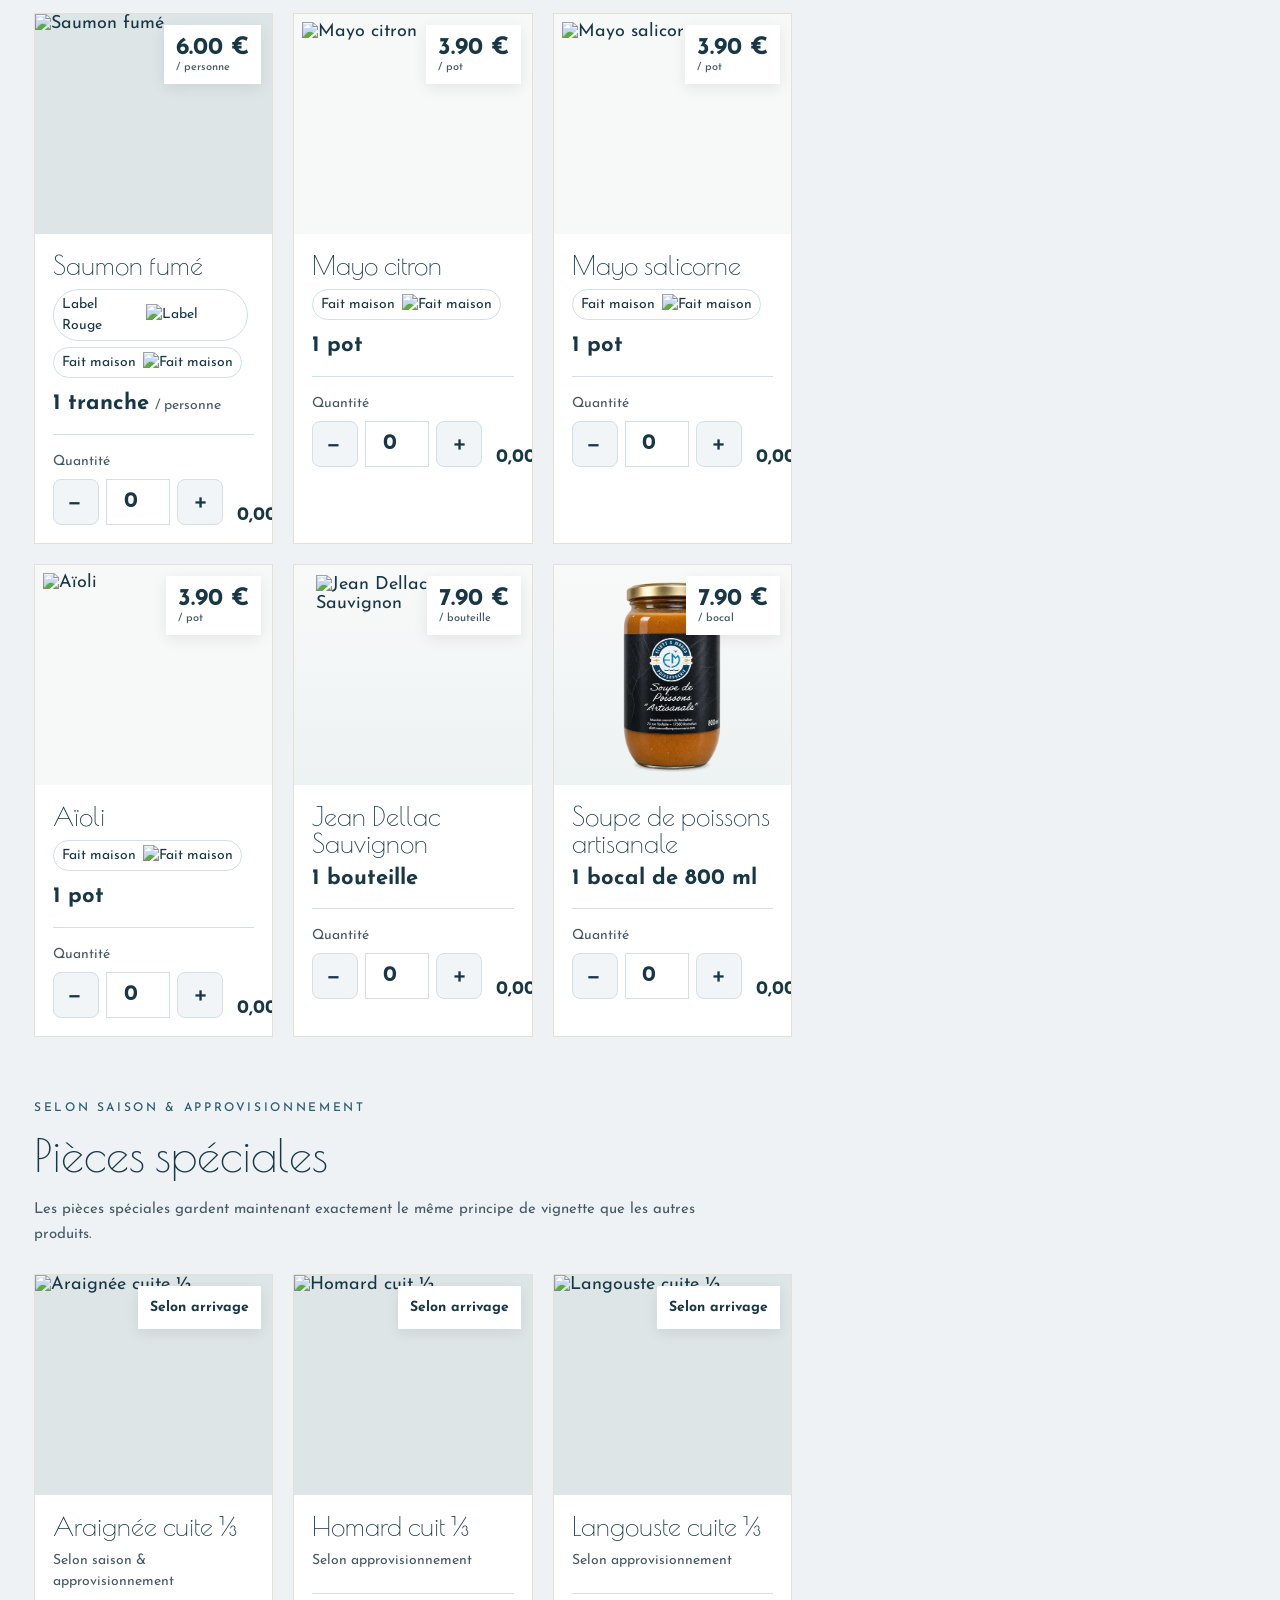
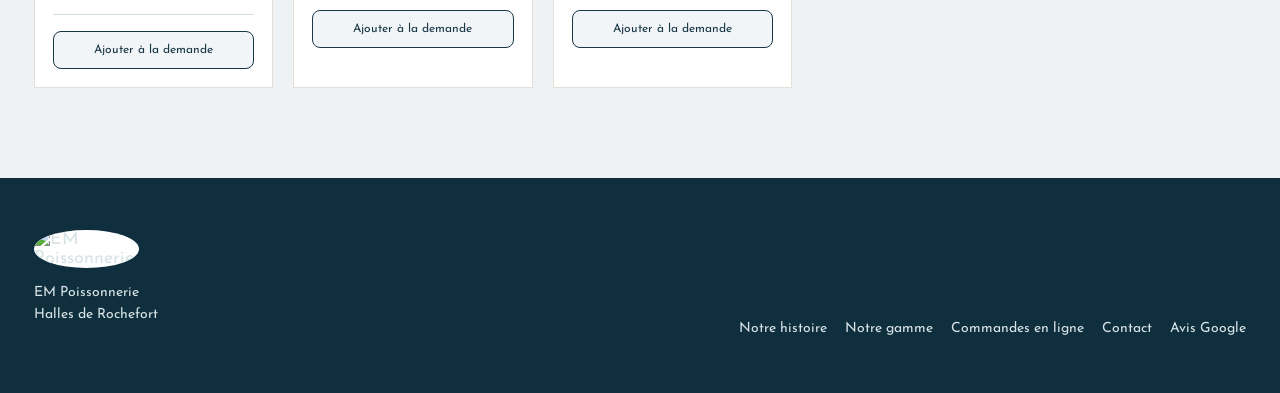
==== commit e624df2a: "Move shared basket to header beside contact with dropdown" ====
--- a/site/commandes/index.html
+++ b/site/commandes/index.html
@@ -179,6 +179,18 @@
 h1,h2,h3,h4,.nav-title,.fact strong,.maison-item strong {font-family:"Poiret One", sans-serif;font-weight:400;}
 #emBasket{max-width:1120px;margin:18px auto;padding:18px 22px;background:#edf3f5;border:1px solid #c5d5dc;border-radius:12px;color:#183748;font-family:Arial,sans-serif}
 #emBasket h3{margin:0 0 10px;font-size:23px}#emBasket .basket-line{display:flex;align-items:center;gap:12px;padding:8px 0;border-bottom:1px solid #d5e0e5}#emBasket .basket-line span{flex:1;font-family:Arial,sans-serif;font-weight:400}#emBasket button{padding:10px 15px;border:1px solid #294c60;border-radius:6px;background:#fff;color:#183748;cursor:pointer;font-family:Arial,sans-serif;font-weight:600}#emBasket button.basket-next{background:#183748;color:white}#emBasket .basket-actions{display:flex;gap:8px;flex-wrap:wrap;align-items:center;margin-top:12px}#emBasket .basket-actions strong{margin-right:auto}#emBasket [hidden]{display:none!important}@media(max-width:650px){#emBasket{margin:12px;padding:14px}#emBasket .basket-line{flex-wrap:wrap}}
+ 
+.header-inner{grid-template-columns:170px minmax(0,1fr) auto!important}
+.em-header-actions{display:flex;align-items:center;justify-content:center;gap:12px;padding:12px;min-width:0}
+.em-header-actions .contact{width:auto;min-width:0;padding:0}
+.em-basket-anchor{position:relative}
+#emBasketToggle{display:flex;align-items:center;gap:7px;border:1px solid #b7cbd4;background:#e6eef2;color:#173b50;border-radius:8px;padding:12px;cursor:pointer;font:600 14px Arial,sans-serif;white-space:nowrap}
+#emBasketToggle span{font:600 14px Arial,sans-serif}#emBasketCount{background:#173b50;color:white;border-radius:50px;padding:3px 7px;font:700 12px Arial,sans-serif}
+#emBasket{position:absolute;right:0;top:calc(100% + 10px);width:min(440px,calc(100vw - 28px));max-height:70vh;overflow:auto;z-index:1000;margin:0;box-shadow:0 12px 35px #173b5033;text-align:left}
+#emBasket[hidden]{display:none!important}.basket-heading{display:flex;align-items:center;justify-content:space-between;gap:12px}.basket-heading h3{margin:0!important}#emBasketClose{font-size:20px!important;padding:3px 10px!important}
+header{position:relative;z-index:50}
+@media(max-width:960px){.header-inner{grid-template-columns:125px minmax(0,1fr) auto!important}.em-header-actions .contact{display:none}}
+@media(max-width:650px){.header-inner{display:block!important;position:relative}.em-header-actions{position:absolute;right:12px;top:12px;padding:0;z-index:2}#emBasketToggle{padding:9px}#emBasketToggle span{display:none}#emBasket{width:min(400px,calc(100vw - 24px));right:0}}
 </style>
 <link rel="stylesheet" href="../assets/admin/admin.css">
 <link rel="stylesheet" href="../assets/mobile-order.css?v=20261124">
@@ -193,7 +205,7 @@
 <a class="nav-item" href="/#gamme"><span class="nav-title">Notre gamme de produits</span><span class="nav-sub">Poissons, coquillages, fumé &amp; traiteur</span></a>
 <a class="nav-item active" href="/commandes/index.html"><span class="nav-title">Commandes en ligne</span><span class="nav-sub">Plateaux personnalisés &amp; promotions</span></a>
 </nav>
-<div class="contact"><a href="/#contact">Contactez-nous</a></div>
+<div class="em-header-actions"><div class="contact"><a href="/#contact">Contactez-nous</a></div><div class="em-basket-anchor"><button type="button" id="emBasketToggle" aria-expanded="false" aria-controls="emBasket"><svg width="23" height="23" viewBox="0 0 24 24" fill="none" stroke="currentColor" stroke-width="1.7" aria-hidden="true"><path d="M2 3h3l3 13h11l3-9H6"/><circle cx="9" cy="21" r="1"/><circle cx="19" cy="21" r="1"/></svg><span>Panier</span><strong id="emBasketCount">0</strong></button><section id="emBasket" aria-label="Panier commun" hidden><div class="basket-heading"><h3>Mon panier</h3><button type="button" id="emBasketClose" aria-label="Fermer le panier">×</button></div><div id="emBasketLines" aria-live="polite"></div><div class="basket-actions"><strong id="emBasketTotal">0,00 €</strong><button type="button" id="emBasketPlateau">Ajouter un plateau</button><button type="button" id="emBasketPromo">Voir les promotions</button><button type="button" class="basket-next" id="emBasketNext">Continuer ma commande →</button></div></section></div></div>
 </div></header>
 
 <section class="module-menu">
@@ -206,7 +218,7 @@
 </div>
 </div>
 </section>
-<section id="emBasket" aria-label="Panier commun"><h3>Mon panier</h3><div id="emBasketLines" aria-live="polite"></div><div class="basket-actions"><strong id="emBasketTotal">0,00 €</strong><button type="button" id="emBasketPlateau">Ajouter un plateau</button><button type="button" id="emBasketPromo">Voir les promotions</button><button type="button" class="basket-next" id="emBasketNext">Continuer ma commande →</button></div></section>
+
 <section class="panel active" id="plateaux">
 <div class="section builder">
 <div class="wrap">
@@ -656,7 +668,7 @@
  const item={name:p.title||'Promotion',unit:p.unit==='€/kg'?'kg':'lot',price,quantity:amount,lineTotal:price*amount,promoId:p.id,promotion:true,origin:p.origin||''};
  promoItems=promoItems.filter(x=>x.promoId!==p.id);promoItems.push(item);
  updateCart();
- document.getElementById('emBasket').scrollIntoView({behavior:'smooth',block:'center'});
+ setBasketOpen(true);
 }
 fetch('/api/promotions',{cache:'no-store'})
   .then(r=>{if(!r.ok) throw new Error('HTTP '+r.status); return r.json();})
@@ -687,6 +699,7 @@
  for(const name of order.specialRequests){const line=document.createElement('div');line.className='basket-line';const label=document.createElement('span');label.textContent=name+' — sur demande';const remove=document.createElement('button');remove.type='button';remove.textContent='Retirer';remove.onclick=()=>{const btn=[...document.querySelectorAll('.special-product .ask-btn')].find(b=>b.closest('.special-product').querySelector('h3').textContent.trim()===name);if(btn){btn.classList.remove('added');btn.textContent='Ajouter à la demande';}updateCart();};line.append(label,remove);lines.append(line);}
  if(!order.items.length&&!order.specialRequests.length)lines.textContent='Votre panier est vide.';
  document.getElementById('emBasketTotal').textContent='Total : '+money(order.total);
+ document.getElementById('emBasketCount').textContent=order.items.length+order.specialRequests.length;
  document.getElementById('emBasketNext').disabled=!order.items.length&&!order.specialRequests.length;
 }
 function updateCart(){
@@ -772,8 +785,13 @@
 }
 document.getElementById('continueBtn').onclick=proceed;
 document.getElementById('emBasketNext').onclick=proceed;
-document.getElementById('emBasketPlateau').onclick=()=>{history.replaceState(null,'','#plateaux');openModule('plateaux');};
-document.getElementById('emBasketPromo').onclick=()=>{history.replaceState(null,'','#promo');openModule('promo');};
+function setBasketOpen(open){document.getElementById('emBasket').hidden=!open;document.getElementById('emBasketToggle').setAttribute('aria-expanded',String(open));}
+document.getElementById('emBasketToggle').onclick=()=>setBasketOpen(document.getElementById('emBasket').hidden);
+document.getElementById('emBasketClose').onclick=()=>setBasketOpen(false);
+document.addEventListener('keydown',e=>{if(e.key==='Escape')setBasketOpen(false);});
+document.addEventListener('click',e=>{if(!e.target.closest('.em-basket-anchor'))setBasketOpen(false);});
+document.getElementById('emBasketPlateau').onclick=()=>{history.replaceState(null,'','#plateaux');setBasketOpen(false);openModule('plateaux');};
+document.getElementById('emBasketPromo').onclick=()=>{history.replaceState(null,'','#promo');setBasketOpen(false);openModule('promo');};
 
 // Clear a receipt left in the active cart by the previous deployed version.
 try {
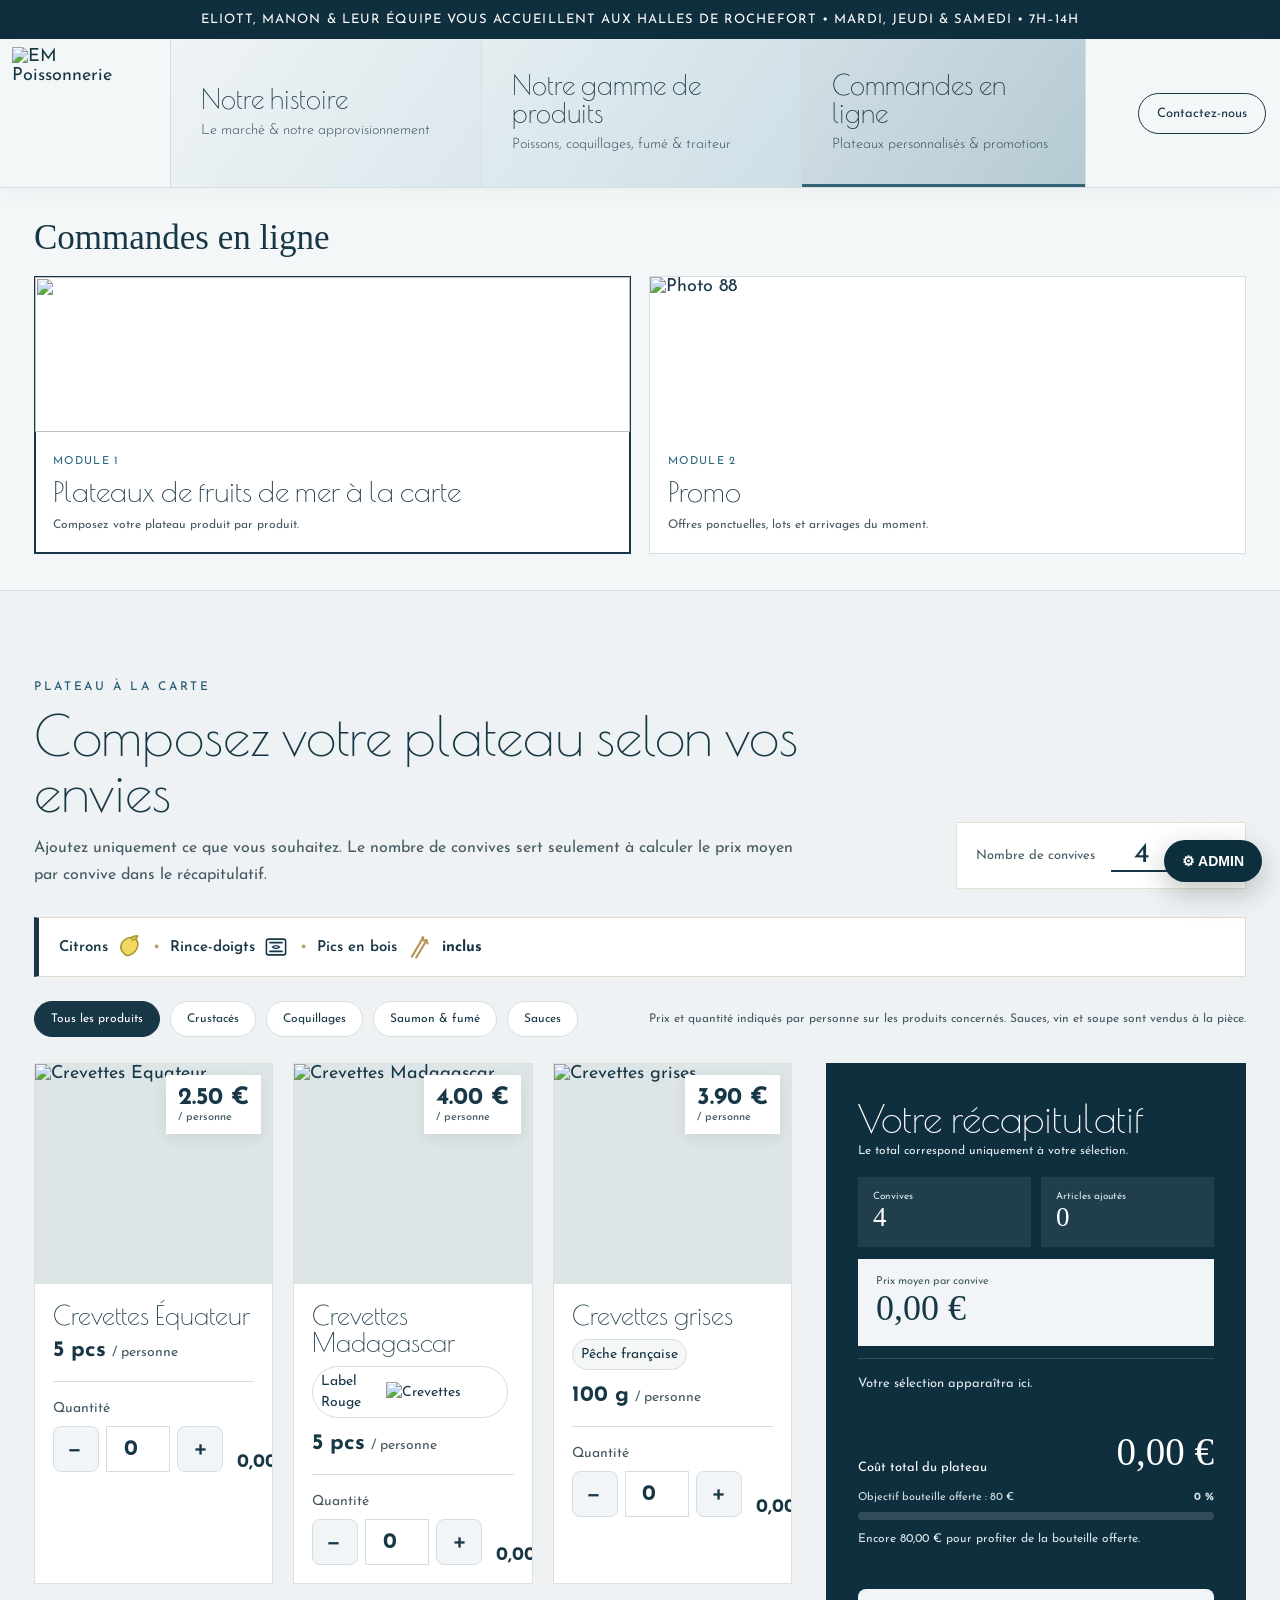
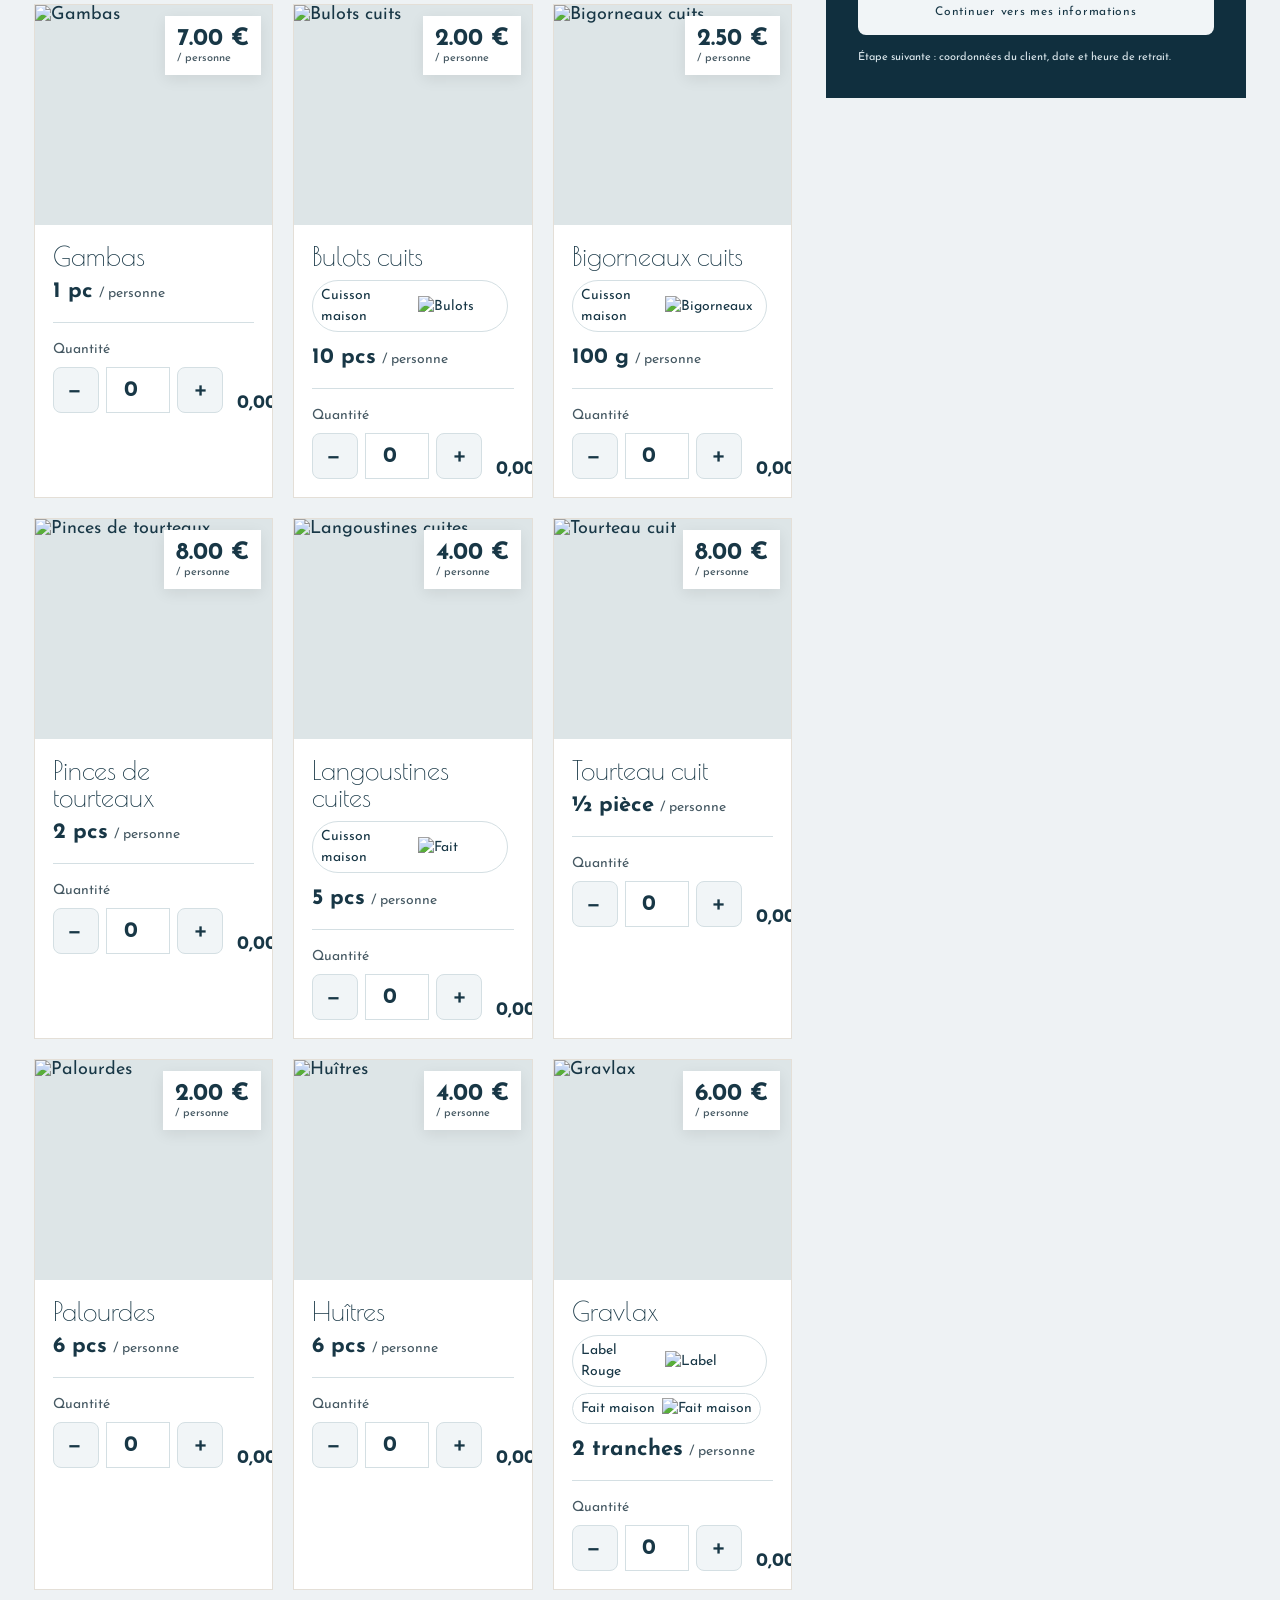
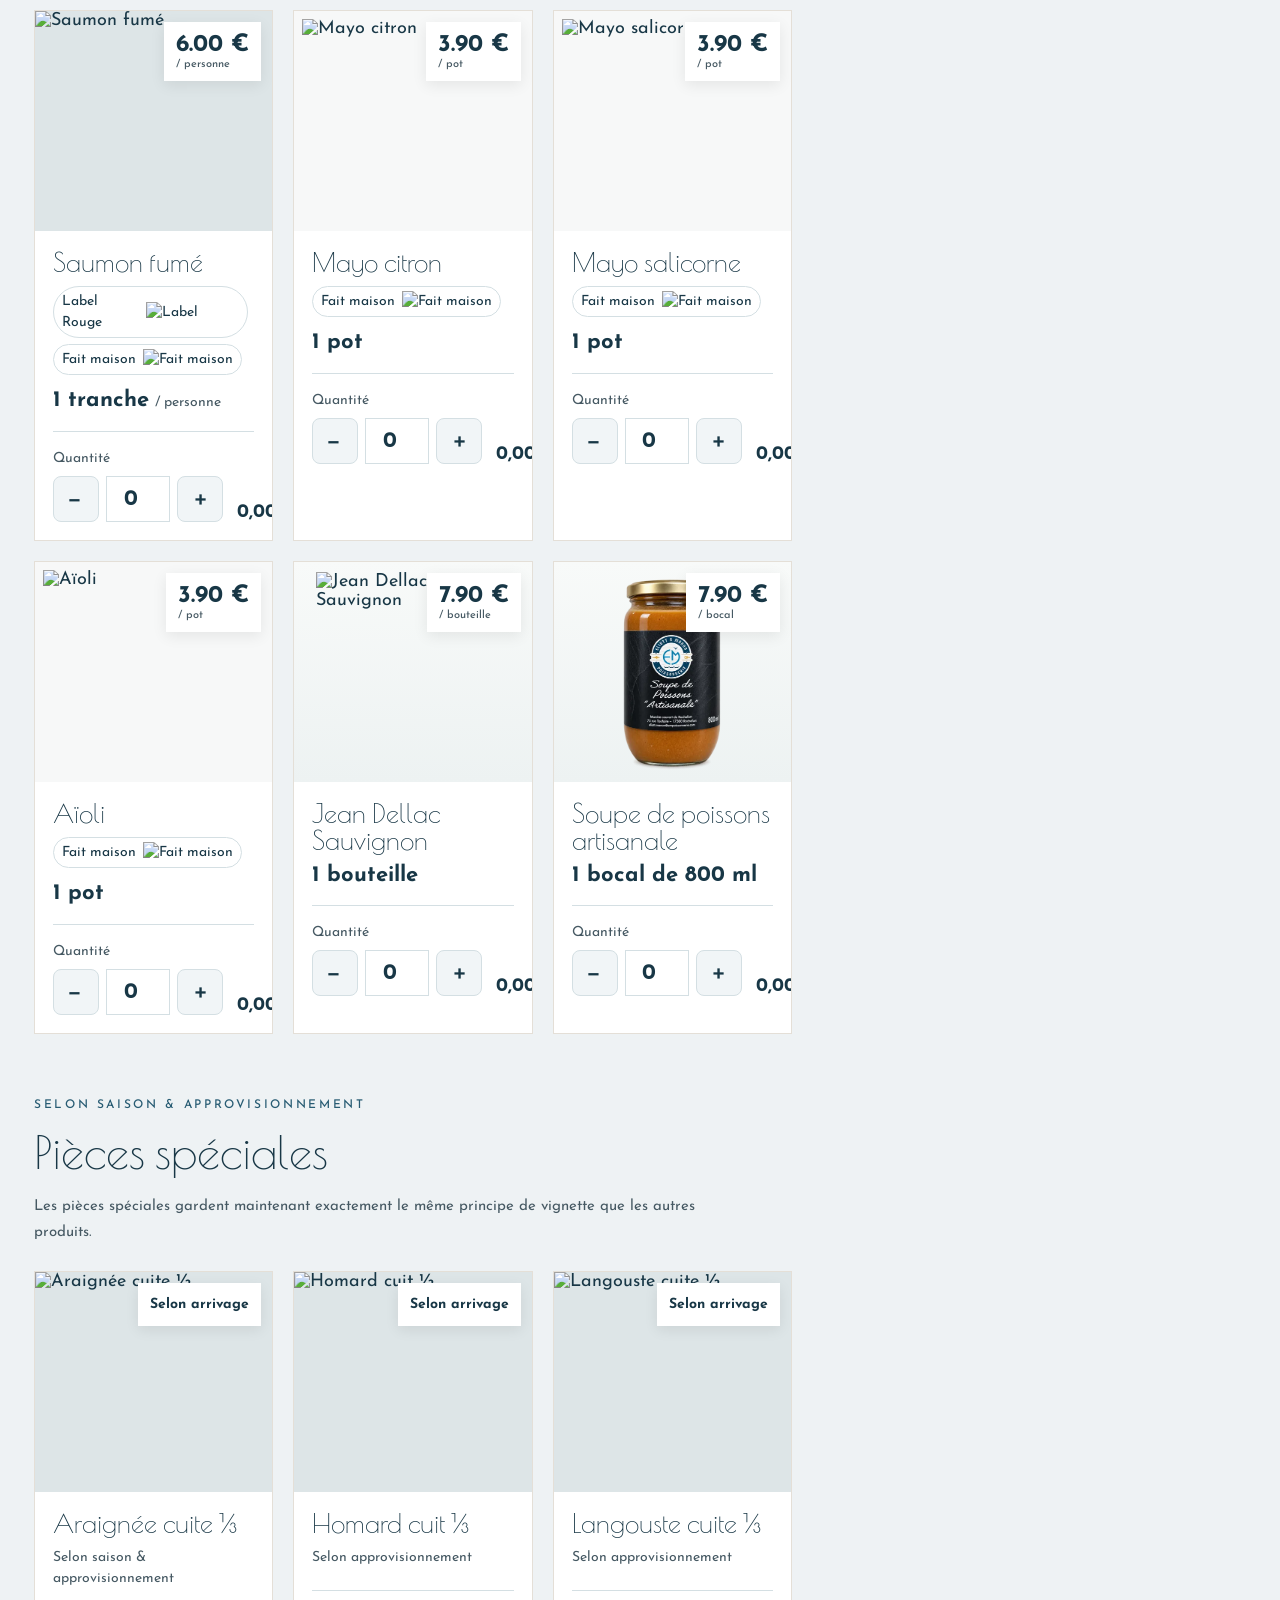
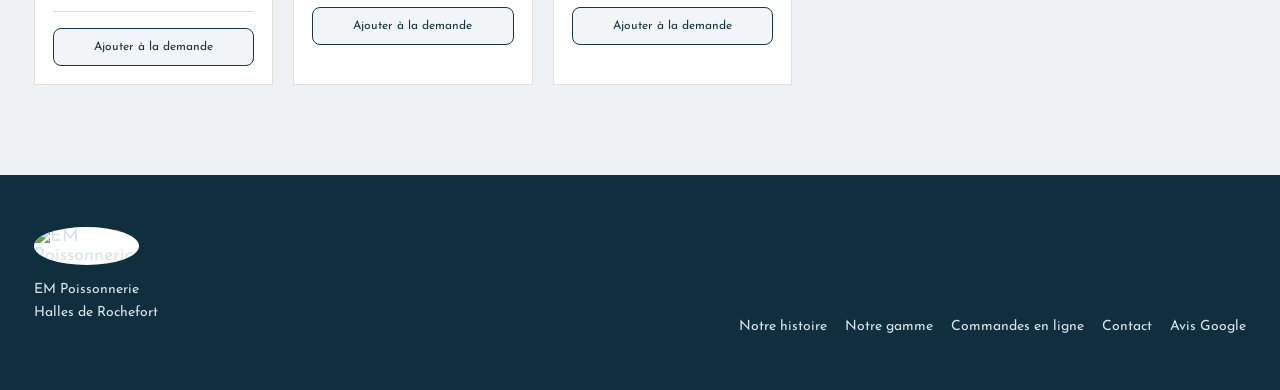
==== commit 3ac74977: "Move cart UI to shared site component without shifting admin IDs" ====
--- a/site/commandes/index.html
+++ b/site/commandes/index.html
@@ -177,20 +177,6 @@
 /* Duo typographique EM Poissonnerie */
 body, p, span, a, button, input, select, textarea, label, .nav-sub, .kicker, .eyebrow {font-family:"Josefin Sans", sans-serif;font-weight:300;}
 h1,h2,h3,h4,.nav-title,.fact strong,.maison-item strong {font-family:"Poiret One", sans-serif;font-weight:400;}
-#emBasket{max-width:1120px;margin:18px auto;padding:18px 22px;background:#edf3f5;border:1px solid #c5d5dc;border-radius:12px;color:#183748;font-family:Arial,sans-serif}
-#emBasket h3{margin:0 0 10px;font-size:23px}#emBasket .basket-line{display:flex;align-items:center;gap:12px;padding:8px 0;border-bottom:1px solid #d5e0e5}#emBasket .basket-line span{flex:1;font-family:Arial,sans-serif;font-weight:400}#emBasket button{padding:10px 15px;border:1px solid #294c60;border-radius:6px;background:#fff;color:#183748;cursor:pointer;font-family:Arial,sans-serif;font-weight:600}#emBasket button.basket-next{background:#183748;color:white}#emBasket .basket-actions{display:flex;gap:8px;flex-wrap:wrap;align-items:center;margin-top:12px}#emBasket .basket-actions strong{margin-right:auto}#emBasket [hidden]{display:none!important}@media(max-width:650px){#emBasket{margin:12px;padding:14px}#emBasket .basket-line{flex-wrap:wrap}}
- 
-.header-inner{grid-template-columns:170px minmax(0,1fr) auto!important}
-.em-header-actions{display:flex;align-items:center;justify-content:center;gap:12px;padding:12px;min-width:0}
-.em-header-actions .contact{width:auto;min-width:0;padding:0}
-.em-basket-anchor{position:relative}
-#emBasketToggle{display:flex;align-items:center;gap:7px;border:1px solid #b7cbd4;background:#e6eef2;color:#173b50;border-radius:8px;padding:12px;cursor:pointer;font:600 14px Arial,sans-serif;white-space:nowrap}
-#emBasketToggle span{font:600 14px Arial,sans-serif}#emBasketCount{background:#173b50;color:white;border-radius:50px;padding:3px 7px;font:700 12px Arial,sans-serif}
-#emBasket{position:absolute;right:0;top:calc(100% + 10px);width:min(440px,calc(100vw - 28px));max-height:70vh;overflow:auto;z-index:1000;margin:0;box-shadow:0 12px 35px #173b5033;text-align:left}
-#emBasket[hidden]{display:none!important}.basket-heading{display:flex;align-items:center;justify-content:space-between;gap:12px}.basket-heading h3{margin:0!important}#emBasketClose{font-size:20px!important;padding:3px 10px!important}
-header{position:relative;z-index:50}
-@media(max-width:960px){.header-inner{grid-template-columns:125px minmax(0,1fr) auto!important}.em-header-actions .contact{display:none}}
-@media(max-width:650px){.header-inner{display:block!important;position:relative}.em-header-actions{position:absolute;right:12px;top:12px;padding:0;z-index:2}#emBasketToggle{padding:9px}#emBasketToggle span{display:none}#emBasket{width:min(400px,calc(100vw - 24px));right:0}}
 </style>
 <link rel="stylesheet" href="../assets/admin/admin.css">
 <link rel="stylesheet" href="../assets/mobile-order.css?v=20261124">
@@ -205,7 +191,7 @@
 <a class="nav-item" href="/#gamme"><span class="nav-title">Notre gamme de produits</span><span class="nav-sub">Poissons, coquillages, fumé &amp; traiteur</span></a>
 <a class="nav-item active" href="/commandes/index.html"><span class="nav-title">Commandes en ligne</span><span class="nav-sub">Plateaux personnalisés &amp; promotions</span></a>
 </nav>
-<div class="em-header-actions"><div class="contact"><a href="/#contact">Contactez-nous</a></div><div class="em-basket-anchor"><button type="button" id="emBasketToggle" aria-expanded="false" aria-controls="emBasket"><svg width="23" height="23" viewBox="0 0 24 24" fill="none" stroke="currentColor" stroke-width="1.7" aria-hidden="true"><path d="M2 3h3l3 13h11l3-9H6"/><circle cx="9" cy="21" r="1"/><circle cx="19" cy="21" r="1"/></svg><span>Panier</span><strong id="emBasketCount">0</strong></button><section id="emBasket" aria-label="Panier commun" hidden><div class="basket-heading"><h3>Mon panier</h3><button type="button" id="emBasketClose" aria-label="Fermer le panier">×</button></div><div id="emBasketLines" aria-live="polite"></div><div class="basket-actions"><strong id="emBasketTotal">0,00 €</strong><button type="button" id="emBasketPlateau">Ajouter un plateau</button><button type="button" id="emBasketPromo">Voir les promotions</button><button type="button" class="basket-next" id="emBasketNext">Continuer ma commande →</button></div></section></div></div>
+<div class="contact"><a href="/#contact">Contactez-nous</a></div>
 </div></header>
 
 <section class="module-menu">
@@ -668,7 +654,7 @@
  const item={name:p.title||'Promotion',unit:p.unit==='€/kg'?'kg':'lot',price,quantity:amount,lineTotal:price*amount,promoId:p.id,promotion:true,origin:p.origin||''};
  promoItems=promoItems.filter(x=>x.promoId!==p.id);promoItems.push(item);
  updateCart();
- setBasketOpen(true);
+ window.emSiteBasket?.notify();
 }
 fetch('/api/promotions',{cache:'no-store'})
   .then(r=>{if(!r.ok) throw new Error('HTTP '+r.status); return r.json();})
@@ -688,19 +674,7 @@
 function syncBasket(){
  const order=currentOrder();
  localStorage.setItem('emPoissonnerieOrder',JSON.stringify(order));
- const lines=document.getElementById('emBasketLines');
- lines.replaceChildren();
- for(const x of order.items){
-   const line=document.createElement('div');line.className='basket-line';
-   const label=document.createElement('span');label.textContent=(x.promoId?'Promo · ':'Plateau · ')+x.name+' — '+x.quantity+' × '+x.unit+' · '+money(x.lineTotal);
-   const remove=document.createElement('button');remove.type='button';remove.textContent='Retirer';remove.onclick=()=>{if(x.promoId)promoItems=promoItems.filter(p=>p.promoId!==x.promoId);else {const i=products.findIndex(p=>p.name===x.name);if(i>=0)rows[i].querySelector('input').value=0;}updateCart();};
-   line.append(label,remove);lines.append(line);
- }
- for(const name of order.specialRequests){const line=document.createElement('div');line.className='basket-line';const label=document.createElement('span');label.textContent=name+' — sur demande';const remove=document.createElement('button');remove.type='button';remove.textContent='Retirer';remove.onclick=()=>{const btn=[...document.querySelectorAll('.special-product .ask-btn')].find(b=>b.closest('.special-product').querySelector('h3').textContent.trim()===name);if(btn){btn.classList.remove('added');btn.textContent='Ajouter à la demande';}updateCart();};line.append(label,remove);lines.append(line);}
- if(!order.items.length&&!order.specialRequests.length)lines.textContent='Votre panier est vide.';
- document.getElementById('emBasketTotal').textContent='Total : '+money(order.total);
- document.getElementById('emBasketCount').textContent=order.items.length+order.specialRequests.length;
- document.getElementById('emBasketNext').disabled=!order.items.length&&!order.specialRequests.length;
+ window.dispatchEvent(new Event('em-cart-change'));
 }
 function updateCart(){
  let total=0,count=0,selected=[];
@@ -784,15 +758,8 @@
  window.location.href='informations.html';
 }
 document.getElementById('continueBtn').onclick=proceed;
-document.getElementById('emBasketNext').onclick=proceed;
-function setBasketOpen(open){document.getElementById('emBasket').hidden=!open;document.getElementById('emBasketToggle').setAttribute('aria-expanded',String(open));}
-document.getElementById('emBasketToggle').onclick=()=>setBasketOpen(document.getElementById('emBasket').hidden);
-document.getElementById('emBasketClose').onclick=()=>setBasketOpen(false);
-document.addEventListener('keydown',e=>{if(e.key==='Escape')setBasketOpen(false);});
-document.addEventListener('click',e=>{if(!e.target.closest('.em-basket-anchor'))setBasketOpen(false);});
-document.getElementById('emBasketPlateau').onclick=()=>{history.replaceState(null,'','#plateaux');setBasketOpen(false);openModule('plateaux');};
-document.getElementById('emBasketPromo').onclick=()=>{history.replaceState(null,'','#promo');setBasketOpen(false);openModule('promo');};
-
+window.emCartBuilder={proceed,remove(item){if(item.promoId)promoItems=promoItems.filter(x=>x.promoId!==item.promoId);else if(item.special){const btn=[...document.querySelectorAll('.special-product .ask-btn')].find(b=>b.closest('.special-product').querySelector('h3').textContent.trim()===item.name);if(btn){btn.classList.remove('added');btn.textContent='Ajouter à la demande';}}else{const i=products.findIndex(p=>p.name===item.name);if(i>=0)rows[i].querySelector('input').value=0;}updateCart();},module(name){history.replaceState(null,'','#'+name);openModule(name);}};
+function setBasketOpen(open){window.emSiteBasket?.open(open);}
 // Clear a receipt left in the active cart by the previous deployed version.
 try {
   const submitted = JSON.parse(localStorage.getItem('emPoissonnerieSubmission') || 'null');
@@ -829,4 +796,5 @@
 </script>
 <script src="../assets/admin/admin.js"></script>
 <script src="../assets/mobile-order.js?v=20261124"></script>
+<script defer src="/assets/site-basket.js?v=20261126b"></script>
 </body></html>
